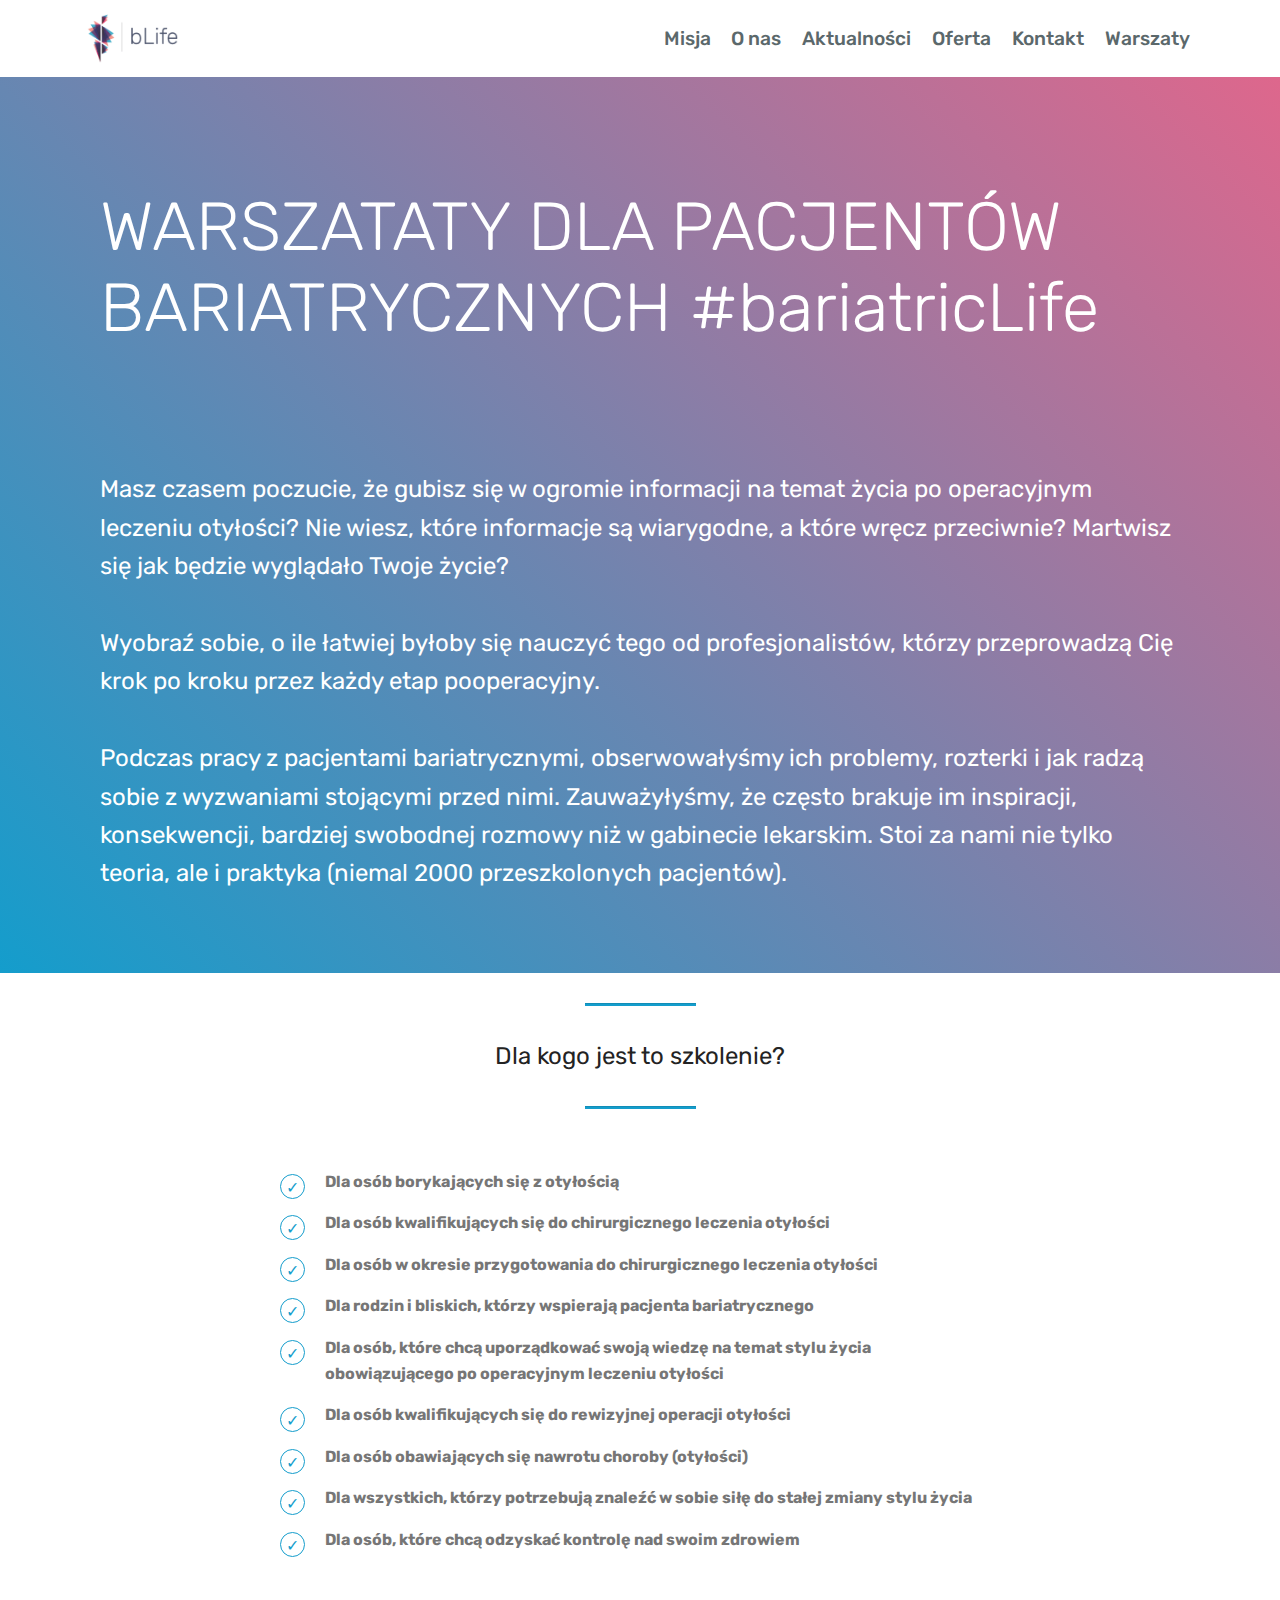
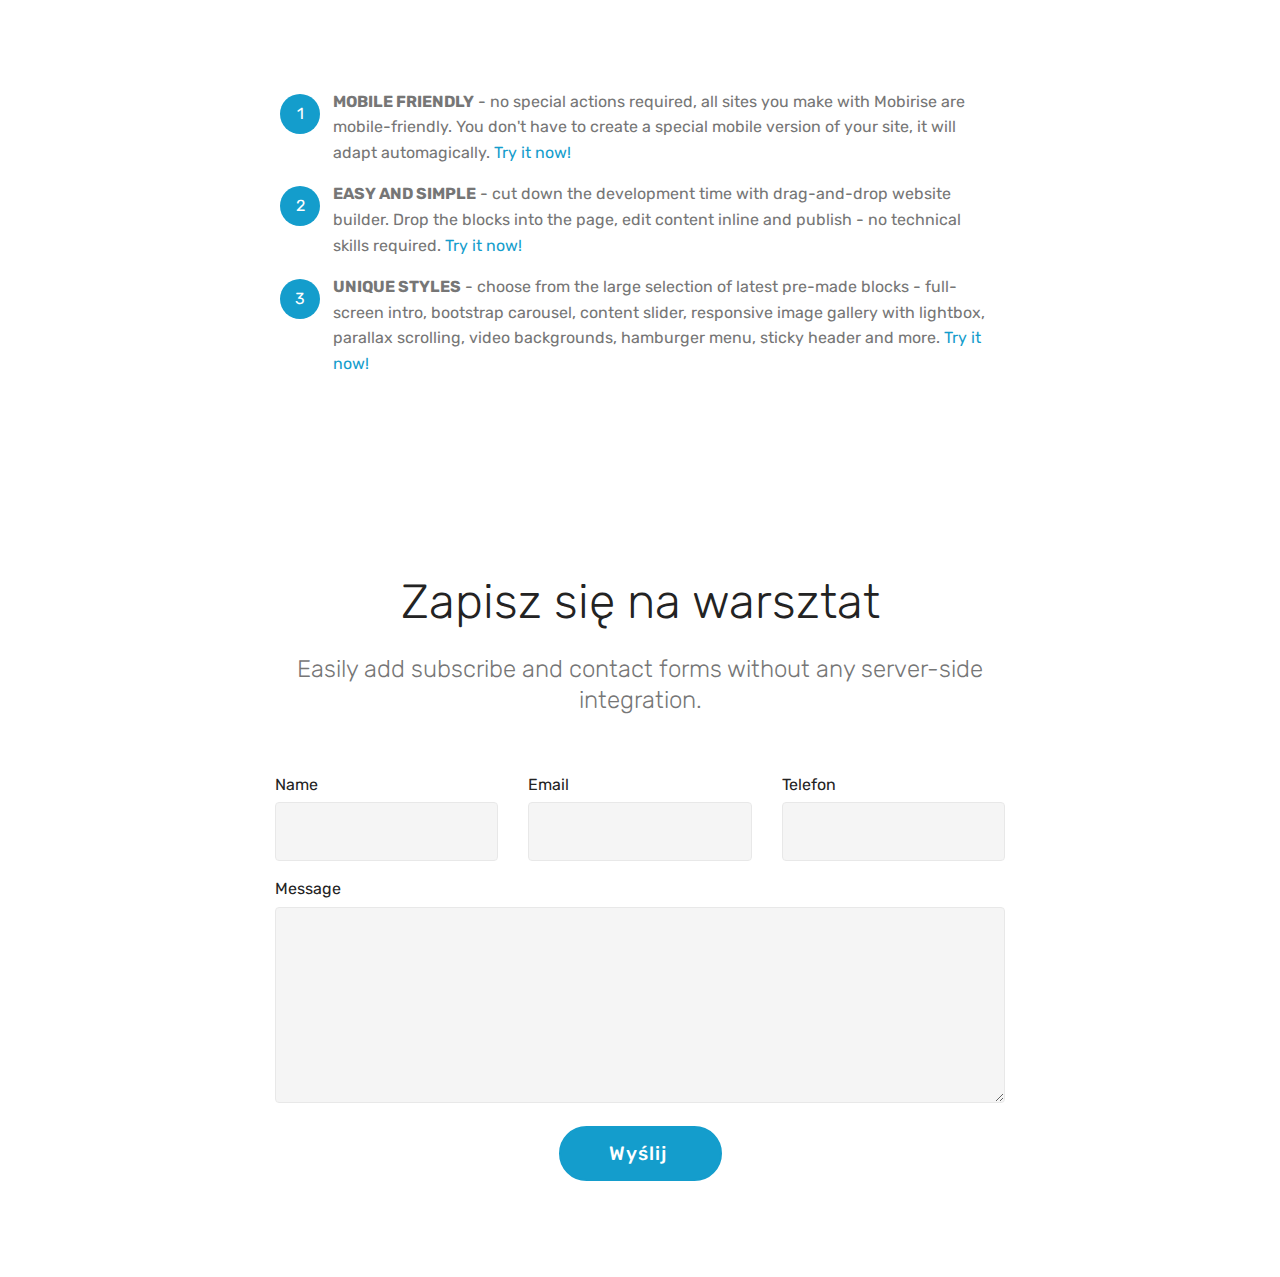
==== page1.html @ ea05c424 "create github pages" ====
<!DOCTYPE html>
<html >
<head>
  <!-- Site made with Mobirise Website Builder v4.8.1, https://mobirise.com -->
  <meta charset="UTF-8">
  <meta http-equiv="X-UA-Compatible" content="IE=edge">
  <meta name="generator" content="Mobirise v4.8.1, mobirise.com">
  <meta name="viewport" content="width=device-width, initial-scale=1, minimum-scale=1">
  <link rel="shortcut icon" href="assets/images/logo-122x71.png" type="image/x-icon">
  <meta name="description" content="Site Builder Description">
  <title>Warsztat_wzór</title>
  <link rel="stylesheet" href="assets/web/assets/mobirise-icons/mobirise-icons.css">
  <link rel="stylesheet" href="assets/tether/tether.min.css">
  <link rel="stylesheet" href="assets/bootstrap/css/bootstrap.min.css">
  <link rel="stylesheet" href="assets/bootstrap/css/bootstrap-grid.min.css">
  <link rel="stylesheet" href="assets/bootstrap/css/bootstrap-reboot.min.css">
  <link rel="stylesheet" href="assets/dropdown/css/style.css">
  <link rel="stylesheet" href="assets/theme/css/style.css">
  <link rel="stylesheet" href="assets/mobirise/css/mbr-additional.css" type="text/css">
  
  
  
</head>
<body>
  <section class="menu cid-qMGt1r6FZV" once="menu" id="menu2-v">

    

    <nav class="navbar navbar-expand beta-menu navbar-dropdown align-items-center navbar-fixed-top navbar-toggleable-sm">
        <button class="navbar-toggler navbar-toggler-right" type="button" data-toggle="collapse" data-target="#navbarSupportedContent" aria-controls="navbarSupportedContent" aria-expanded="false" aria-label="Toggle navigation">
            <div class="hamburger">
                <span></span>
                <span></span>
                <span></span>
                <span></span>
            </div>
        </button>
        <div class="menu-logo">
            <div class="navbar-brand">
                <span class="navbar-logo">
                    <a href="index.html">
                        <img src="assets/images/logo-122x71.png" alt="Mobirise" title="" style="height: 3.8rem;">
                    </a>
                </span>
                <span class="navbar-caption-wrap"><a class="navbar-caption text-primary display-4" href="https://mobirise.com"></a></span>
            </div>
        </div>
        <div class="collapse navbar-collapse" id="navbarSupportedContent">
            <ul class="navbar-nav nav-dropdown nav-right" data-app-modern-menu="true"><li class="nav-item">
                    <a class="nav-link link text-warning display-4" href="index.html#content4-13">
                        Misja</a>
                </li>
                <li class="nav-item">
                    <a class="nav-link link text-warning display-4" href="index.html#features12-11">
                        O nas</a>
                </li><li class="nav-item"><a class="nav-link link text-warning display-4" href="index.html#info3-t">
                        Aktualności</a></li><li class="nav-item"><a class="nav-link link text-warning display-4" href="index.html#features3-p">
                        Oferta</a></li><li class="nav-item"><a class="nav-link link text-warning display-4" href="index.html#form4-19">
                        Kontakt</a></li><li class="nav-item"><a class="nav-link link text-warning display-4" href="page6.html">
                        Warszaty</a></li></ul>
            
        </div>
    </nav>
</section>

<section class="engine"><a href="https://mobiri.se/f">easy website creator</a></section><section class="header11 cid-qSksNwOBky mbr-fullscreen" id="header11-1a">

    <!-- Block parameters controls (Blue "Gear" panel) -->
    
    <!-- End block parameters -->

    
    <div class="container align-left">
        <div class="media-container-column mbr-white col-md-12">
            <h3 class="mbr-section-subtitle py-3 mbr-fonts-style display-5"></h3>
            <h1 class="mbr-section-title py-3 mbr-fonts-style display-1"><br>WARSZATATY DLA PACJENTÓW BARIATRYCZNYCH #bariatricLife 
<div><br></div></h1>
            <p class="mbr-text py-3 mbr-fonts-style display-5">Masz czasem poczucie, że gubisz się w ogromie informacji na temat życia po operacyjnym leczeniu otyłości? Nie wiesz, które informacje są wiarygodne, a które wręcz przeciwnie? Martwisz się jak będzie wyglądało Twoje życie?
<br>
<br>Wyobraź sobie, o ile łatwiej byłoby się nauczyć tego od profesjonalistów, którzy przeprowadzą Cię krok po kroku przez każdy etap pooperacyjny. 
<br>
<br>Podczas pracy z pacjentami bariatrycznymi, obserwowałyśmy ich problemy, rozterki i jak radzą sobie z wyzwaniami stojącymi przed nimi. Zauważyłyśmy, że często brakuje im inspiracji, konsekwencji, bardziej swobodnej rozmowy niż w gabinecie lekarskim. Stoi za nami nie tylko teoria, ale i praktyka (niemal 2000 przeszkolonych pacjentów).&nbsp;<br></p>
            
        </div>
    </div>

    
</section>

<section class="mbr-section article content9 cid-qSkIJCYxad" id="content9-1h">
    
     

    <div class="container">
        <div class="inner-container" style="width: 100%;">
            <hr class="line" style="width: 10%;">
            <div class="section-text align-center mbr-fonts-style display-5">
                    Dla kogo jest to szkolenie?</div>
            <hr class="line" style="width: 10%;">
        </div>
        </div>
</section>

<section class="mbr-section article content12 cid-qSkItPafKe" id="content12-1g">
     

    <div class="container">
        <div class="media-container-row">
            <div class="mbr-text counter-container col-12 col-md-8 mbr-fonts-style display-7">
                <ul>
                    <li><strong>Dla osób borykających się z otyłością</strong></li><li><strong>Dla osób kwalifikujących się do chirurgicznego leczenia otyłości</strong></li><li><strong>Dla osób w okresie przygotowania do chirurgicznego leczenia otyłości
</strong></li><li><strong>Dla rodzin i bliskich, którzy wspierają pacjenta bariatrycznego
</strong></li><li><strong>Dla osób, które chcą uporządkować swoją wiedzę na temat stylu życia obowiązującego po operacyjnym leczeniu otyłości
</strong></li><li><strong>Dla osób kwalifikujących się do rewizyjnej operacji otyłości
</strong></li><li><strong>Dla osób obawiających się nawrotu choroby (otyłości)
</strong></li><li><strong>Dla wszystkich, którzy potrzebują znaleźć w sobie siłę do stałej zmiany stylu życia
</strong></li><li><strong>Dla osób, które chcą odzyskać kontrolę nad swoim zdrowiem
</strong></li>
                </ul>
            </div>
        </div>
    </div>
</section>

<section class="mbr-section article content11 cid-qSksXsGJLO" id="content11-1b">
     

    <div class="container">
        <div class="media-container-row">
            <div class="mbr-text counter-container col-12 col-md-8 mbr-fonts-style display-7">
                <ol>
                    <li><strong>MOBILE FRIENDLY</strong> - no special actions required, all sites you make with Mobirise are mobile-friendly. You don't have to create a special mobile version of your site, it will adapt automagically. <a href="https://mobirise.com/">Try it now!</a></li>
                    <li><strong>EASY AND SIMPLE</strong> - cut down the development time with drag-and-drop website builder. Drop the blocks into the page, edit content inline and publish - no technical skills required. <a href="https://mobirise.com/">Try it now!</a></li>
                    <li><strong>UNIQUE STYLES</strong> - choose from the large selection of latest pre-made blocks - full-screen intro, bootstrap carousel, content slider, responsive image gallery with lightbox, parallax scrolling, video backgrounds, hamburger menu, sticky header and more. <a href="https://mobirise.com/">Try it now!</a></li>
                </ol>
            </div>
        </div>
    </div>
</section>

<section class="mbr-section form1 cid-qNLe88m5gA" id="form1-w">

    

    
    <div class="container">
        <div class="row justify-content-center">
            <div class="title col-12 col-lg-8">
                <h2 class="mbr-section-title align-center pb-3 mbr-fonts-style display-2">
                    Zapisz się na warsztat</h2>
                <h3 class="mbr-section-subtitle align-center mbr-light pb-3 mbr-fonts-style display-5">
                    Easily add subscribe and contact forms without any server-side integration.
                </h3>
            </div>
        </div>
    </div>
    <div class="container">
        <div class="row justify-content-center">
            <div class="media-container-column col-lg-8" data-form-type="formoid">
                    <div data-form-alert="" hidden="">
                        Thanks for filling out the form!
                    </div>
            
                    <form class="mbr-form" action="https://mobirise.com/" method="post" data-form-title="Mobirise Form"><input type="hidden" name="email" data-form-email="true" value="dx3kBJbik1m/cOJuFu8P7gvJ+iGrdxYBagF60qKdSZaHl9XiIdwR0+RPRYLm54Gre4vizcf/+tmEkjoE/ZMOynRiGK/aSe+gZih16odH47UbQnLr5qhpLDKbHJYaXNnd" data-form-field="Email">
                        <div class="row row-sm-offset">
                            <div class="col-md-4 multi-horizontal" data-for="name">
                                <div class="form-group">
                                    <label class="form-control-label mbr-fonts-style display-7" for="name-form1-w">Name</label>
                                    <input type="text" class="form-control" name="name" data-form-field="Name" required="" id="name-form1-w">
                                </div>
                            </div>
                            <div class="col-md-4 multi-horizontal" data-for="email">
                                <div class="form-group">
                                    <label class="form-control-label mbr-fonts-style display-7" for="email-form1-w">Email</label>
                                    <input type="email" class="form-control" name="email" data-form-field="Email" required="" id="email-form1-w">
                                </div>
                            </div>
                            <div class="col-md-4 multi-horizontal" data-for="phone">
                                <div class="form-group">
                                    <label class="form-control-label mbr-fonts-style display-7" for="phone-form1-w">Telefon</label>
                                    <input type="tel" class="form-control" name="phone" data-form-field="Phone" id="phone-form1-w">
                                </div>
                            </div>
                        </div>
                        <div class="form-group" data-for="message">
                            <label class="form-control-label mbr-fonts-style display-7" for="message-form1-w">Message</label>
                            <textarea type="text" class="form-control" name="message" rows="7" data-form-field="Message" id="message-form1-w"></textarea>
                        </div>
            
                        <span class="input-group-btn"><button href="" type="submit" class="btn btn-primary btn-form display-4">Wyślij&nbsp;</button></span>
                    </form>
            </div>
        </div>
    </div>
</section>


  <script src="assets/web/assets/jquery/jquery.min.js"></script>
  <script src="assets/popper/popper.min.js"></script>
  <script src="assets/tether/tether.min.js"></script>
  <script src="assets/bootstrap/js/bootstrap.min.js"></script>
  <script src="assets/smoothscroll/smooth-scroll.js"></script>
  <script src="assets/dropdown/js/script.min.js"></script>
  <script src="assets/touchswipe/jquery.touch-swipe.min.js"></script>
  <script src="assets/theme/js/script.js"></script>
  <script src="assets/formoid/formoid.min.js"></script>
  
  
</body>
</html>
---- assets/web/assets/mobirise-icons/mobirise-icons.css ----
@font-face {
  font-family: 'MobiriseIcons';
  src:  url('mobirise-icons.eot?spat4u');
  src:  url('mobirise-icons.eot?spat4u#iefix') format('embedded-opentype'),
    url('mobirise-icons.ttf?spat4u') format('truetype'),
    url('mobirise-icons.woff?spat4u') format('woff'),
    url('mobirise-icons.svg?spat4u#MobiriseIcons') format('svg');
  font-weight: normal;
  font-style: normal;
}

[class^="mbri-"], [class*=" mbri-"] {
  /* use !important to prevent issues with browser extensions that change fonts */
  font-family: MobiriseIcons !important;
  speak: none;
  font-style: normal;
  font-weight: normal;
  font-variant: normal;
  text-transform: none;
  line-height: 1;

  /* Better Font Rendering =========== */
  -webkit-font-smoothing: antialiased;
  -moz-osx-font-smoothing: grayscale;
}

.mbri-add-submenu:before {
  content: "\e900";
}
.mbri-alert:before {
  content: "\e901";
}
.mbri-align-center:before {
  content: "\e902";
}
.mbri-align-justify:before {
  content: "\e903";
}
.mbri-align-left:before {
  content: "\e904";
}
.mbri-align-right:before {
  content: "\e905";
}
.mbri-android:before {
  content: "\e906";
}
.mbri-apple:before {
  content: "\e907";
}
.mbri-arrow-down:before {
  content: "\e908";
}
.mbri-arrow-next:before {
  content: "\e909";
}
.mbri-arrow-prev:before {
  content: "\e90a";
}
.mbri-arrow-up:before {
  content: "\e90b";
}
.mbri-bold:before {
  content: "\e90c";
}
.mbri-bookmark:before {
  content: "\e90d";
}
.mbri-bootstrap:before {
  content: "\e90e";
}
.mbri-briefcase:before {
  content: "\e90f";
}
.mbri-browse:before {
  content: "\e910";
}
.mbri-bulleted-list:before {
  content: "\e911";
}
.mbri-calendar:before {
  content: "\e912";
}
.mbri-camera:before {
  content: "\e913";
}
.mbri-cart-add:before {
  content: "\e914";
}
.mbri-cart-full:before {
  content: "\e915";
}
.mbri-cash:before {
  content: "\e916";
}
.mbri-change-style:before {
  content: "\e917";
}
.mbri-chat:before {
  content: "\e918";
}
.mbri-clock:before {
  content: "\e919";
}
.mbri-close:before {
  content: "\e91a";
}
.mbri-cloud:before {
  content: "\e91b";
}
.mbri-code:before {
  content: "\e91c";
}
.mbri-contact-form:before {
  content: "\e91d";
}
.mbri-credit-card:before {
  content: "\e91e";
}
.mbri-cursor-click:before {
  content: "\e91f";
}
.mbri-cust-feedback:before {
  content: "\e920";
}
.mbri-database:before {
  content: "\e921";
}
.mbri-delivery:before {
  content: "\e922";
}
.mbri-desktop:before {
  content: "\e923";
}
.mbri-devices:before {
  content: "\e924";
}
.mbri-down:before {
  content: "\e925";
}
.mbri-download:before {
  content: "\e989";
}
.mbri-drag-n-drop:before {
  content: "\e927";
}
.mbri-drag-n-drop2:before {
  content: "\e928";
}
.mbri-edit:before {
  content: "\e929";
}
.mbri-edit2:before {
  content: "\e92a";
}
.mbri-error:before {
  content: "\e92b";
}
.mbri-extension:before {
  content: "\e92c";
}
.mbri-features:before {
  content: "\e92d";
}
.mbri-file:before {
  content: "\e92e";
}
.mbri-flag:before {
  content: "\e92f";
}
.mbri-folder:before {
  content: "\e930";
}
.mbri-gift:before {
  content: "\e931";
}
.mbri-github:before {
  content: "\e932";
}
.mbri-globe:before {
  content: "\e933";
}
.mbri-globe-2:before {
  content: "\e934";
}
.mbri-growing-chart:before {
  content: "\e935";
}
.mbri-hearth:before {
  content: "\e936";
}
.mbri-help:before {
  content: "\e937";
}
.mbri-home:before {
  content: "\e938";
}
.mbri-hot-cup:before {
  content: "\e939";
}
.mbri-idea:before {
  content: "\e93a";
}
.mbri-image-gallery:before {
  content: "\e93b";
}
.mbri-image-slider:before {
  content: "\e93c";
}
.mbri-info:before {
  content: "\e93d";
}
.mbri-italic:before {
  content: "\e93e";
}
.mbri-key:before {
  content: "\e93f";
}
.mbri-laptop:before {
  content: "\e940";
}
.mbri-layers:before {
  content: "\e941";
}
.mbri-left-right:before {
  content: "\e942";
}
.mbri-left:before {
  content: "\e943";
}
.mbri-letter:before {
  content: "\e944";
}
.mbri-like:before {
  content: "\e945";
}
.mbri-link:before {
  content: "\e946";
}
.mbri-lock:before {
  content: "\e947";
}
.mbri-login:before {
  content: "\e948";
}
.mbri-logout:before {
  content: "\e949";
}
.mbri-magic-stick:before {
  content: "\e94a";
}
.mbri-map-pin:before {
  content: "\e94b";
}
.mbri-menu:before {
  content: "\e94c";
}
.mbri-mobile:before {
  content: "\e94d";
}
.mbri-mobile2:before {
  content: "\e94e";
}
.mbri-mobirise:before {
  content: "\e94f";
}
.mbri-more-horizontal:before {
  content: "\e950";
}
.mbri-more-vertical:before {
  content: "\e951";
}
.mbri-music:before {
  content: "\e952";
}
.mbri-new-file:before {
  content: "\e953";
}
.mbri-numbered-list:before {
  content: "\e954";
}
.mbri-opened-folder:before {
  content: "\e955";
}
.mbri-pages:before {
  content: "\e956";
}
.mbri-paper-plane:before {
  content: "\e957";
}
.mbri-paperclip:before {
  content: "\e958";
}
.mbri-photo:before {
  content: "\e959";
}
.mbri-photos:before {
  content: "\e95a";
}
.mbri-pin:before {
  content: "\e95b";
}
.mbri-play:before {
  content: "\e95c";
}
.mbri-plus:before {
  content: "\e95d";
}
.mbri-preview:before {
  content: "\e95e";
}
.mbri-print:before {
  content: "\e95f";
}
.mbri-protect:before {
  content: "\e960";
}
.mbri-question:before {
  content: "\e961";
}
.mbri-quote-left:before {
  content: "\e962";
}
.mbri-quote-right:before {
  content: "\e963";
}
.mbri-refresh:before {
  content: "\e964";
}
.mbri-responsive:before {
  content: "\e965";
}
.mbri-right:before {
  content: "\e966";
}
.mbri-rocket:before {
  content: "\e967";
}
.mbri-sad-face:before {
  content: "\e968";
}
.mbri-sale:before {
  content: "\e969";
}
.mbri-save:before {
  content: "\e96a";
}
.mbri-search:before {
  content: "\e96b";
}
.mbri-setting:before {
  content: "\e96c";
}
.mbri-setting2:before {
  content: "\e96d";
}
.mbri-setting3:before {
  content: "\e96e";
}
.mbri-share:before {
  content: "\e96f";
}
.mbri-shopping-bag:before {
  content: "\e970";
}
.mbri-shopping-basket:before {
  content: "\e971";
}
.mbri-shopping-cart:before {
  content: "\e972";
}
.mbri-sites:before {
  content: "\e973";
}
.mbri-smile-face:before {
  content: "\e974";
}
.mbri-speed:before {
  content: "\e975";
}
.mbri-star:before {
  content: "\e976";
}
.mbri-success:before {
  content: "\e977";
}
.mbri-sun:before {
  content: "\e978";
}
.mbri-sun2:before {
  content: "\e979";
}
.mbri-tablet:before {
  content: "\e97a";
}
.mbri-tablet-vertical:before {
  content: "\e97b";
}
.mbri-target:before {
  content: "\e97c";
}
.mbri-timer:before {
  content: "\e97d";
}
.mbri-to-ftp:before {
  content: "\e97e";
}
.mbri-to-local-drive:before {
  content: "\e97f";
}
.mbri-touch-swipe:before {
  content: "\e980";
}
.mbri-touch:before {
  content: "\e981";
}
.mbri-trash:before {
  content: "\e982";
}
.mbri-underline:before {
  content: "\e983";
}
.mbri-unlink:before {
  content: "\e984";
}
.mbri-unlock:before {
  content: "\e985";
}
.mbri-up-down:before {
  content: "\e986";
}
.mbri-up:before {
  content: "\e987";
}
.mbri-update:before {
  content: "\e988";
}
.mbri-upload:before {
 content: "\e926"; 
}
.mbri-user:before {
  content: "\e98a";
}
.mbri-user2:before {
  content: "\e98b";
}
.mbri-users:before {
  content: "\e98c";
}
.mbri-video:before {
  content: "\e98d";
}
.mbri-video-play:before {
  content: "\e98e";
}
.mbri-watch:before {
  content: "\e98f";
}
.mbri-website-theme:before {
  content: "\e990";
}
.mbri-wifi:before {
  content: "\e991";
}
.mbri-windows:before {
  content: "\e992";
}
.mbri-zoom-out:before {
  content: "\e993";
}
.mbri-redo:before {
  content: "\e994";
}
.mbri-undo:before {
  content: "\e995";
}
---- assets/dropdown/css/style.css ----
.navbar-dropdown {
  left: 0;
  padding: 0;
  position: absolute;
  right: 0;
  top: 0;
  transition: all 0.45s ease;
  z-index: 1030;
  background: #282828; }
  .navbar-dropdown .navbar-logo {
    margin-right: 0.8rem;
    transition: margin 0.3s ease-in-out;
    vertical-align: middle; }
    .navbar-dropdown .navbar-logo img {
      height: 3.125rem;
      transition: all 0.3s ease-in-out; }
    .navbar-dropdown .navbar-logo.mbr-iconfont {
      font-size: 3.125rem;
      line-height: 3.125rem; }
  .navbar-dropdown .navbar-caption {
    font-weight: 700;
    white-space: normal;
    vertical-align: -4px;
    line-height: 3.125rem !important; }
    .navbar-dropdown .navbar-caption, .navbar-dropdown .navbar-caption:hover {
      color: inherit;
      text-decoration: none; }
  .navbar-dropdown .mbr-iconfont + .navbar-caption {
    vertical-align: -1px; }
  .navbar-dropdown.navbar-fixed-top {
    position: fixed; }
  .navbar-dropdown .navbar-brand span {
    vertical-align: -4px; }
  .navbar-dropdown.bg-color.transparent {
    background: none; }
  .navbar-dropdown.navbar-short .navbar-brand {
    padding: 0.625rem 0; }
    .navbar-dropdown.navbar-short .navbar-brand span {
      vertical-align: -1px; }
  .navbar-dropdown.navbar-short .navbar-caption {
    line-height: 2.375rem !important;
    vertical-align: -2px; }
  .navbar-dropdown.navbar-short .navbar-logo {
    margin-right: 0.5rem; }
    .navbar-dropdown.navbar-short .navbar-logo img {
      height: 2.375rem; }
    .navbar-dropdown.navbar-short .navbar-logo.mbr-iconfont {
      font-size: 2.375rem;
      line-height: 2.375rem; }
  .navbar-dropdown.navbar-short .mbr-table-cell {
    height: 3.625rem; }
  .navbar-dropdown .navbar-close {
    left: 0.6875rem;
    position: fixed;
    top: 0.75rem;
    z-index: 1000; }
  .navbar-dropdown .hamburger-icon {
    content: "";
    display: inline-block;
    vertical-align: middle;
    width: 16px;
    -webkit-box-shadow: 0 -6px 0 1px #282828,0 0 0 1px #282828,0 6px 0 1px #282828;
    -moz-box-shadow: 0 -6px 0 1px #282828,0 0 0 1px #282828,0 6px 0 1px #282828;
    box-shadow: 0 -6px 0 1px #282828,0 0 0 1px #282828,0 6px 0 1px #282828; }

.dropdown-menu .dropdown-toggle[data-toggle="dropdown-submenu"]::after {
  border-bottom: 0.35em solid transparent;
  border-left: 0.35em solid;
  border-right: 0;
  border-top: 0.35em solid transparent;
  margin-left: 0.3rem; }

.dropdown-menu .dropdown-item:focus {
  outline: 0; }

.nav-dropdown {
  font-size: 0.75rem;
  font-weight: 500;
  height: auto !important; }
  .nav-dropdown .nav-btn {
    padding-left: 1rem; }
  .nav-dropdown .link {
    margin: .667em 1.667em;
    font-weight: 500;
    padding: 0;
    transition: color .2s ease-in-out; }
    .nav-dropdown .link.dropdown-toggle {
      margin-right: 2.583em; }
      .nav-dropdown .link.dropdown-toggle::after {
        margin-left: .25rem;
        border-top: 0.35em solid;
        border-right: 0.35em solid transparent;
        border-left: 0.35em solid transparent;
        border-bottom: 0; }
      .nav-dropdown .link.dropdown-toggle[aria-expanded="true"] {
        margin: 0;
        padding: 0.667em 3.263em  0.667em 1.667em; }
  .nav-dropdown .link::after,
  .nav-dropdown .dropdown-item::after {
    color: inherit; }
  .nav-dropdown .btn {
    font-size: 0.75rem;
    font-weight: 700;
    letter-spacing: 0;
    margin-bottom: 0;
    padding-left: 1.25rem;
    padding-right: 1.25rem; }
  .nav-dropdown .dropdown-menu {
    border-radius: 0;
    border: 0;
    left: 0;
    margin: 0;
    padding-bottom: 1.25rem;
    padding-top: 1.25rem;
    position: relative; }
  .nav-dropdown .dropdown-submenu {
    margin-left: 0.125rem;
    top: 0; }
  .nav-dropdown .dropdown-item {
    font-weight: 500;
    line-height: 2;
    padding: 0.3846em 4.615em 0.3846em 1.5385em;
    position: relative;
    transition: color .2s ease-in-out, background-color .2s ease-in-out; }
    .nav-dropdown .dropdown-item::after {
      margin-top: -0.3077em;
      position: absolute;
      right: 1.1538em;
      top: 50%; }
    .nav-dropdown .dropdown-item:focus, .nav-dropdown .dropdown-item:hover {
      background: none; }

@media (max-width: 767px) {
  .nav-dropdown.navbar-toggleable-sm {
    bottom: 0;
    display: none;
    left: 0;
    overflow-x: hidden;
    position: fixed;
    top: 0;
    transform: translateX(-100%);
    -ms-transform: translateX(-100%);
    -webkit-transform: translateX(-100%);
    width: 18.75rem;
    z-index: 999; } }
.nav-dropdown.navbar-toggleable-xl {
  bottom: 0;
  display: none;
  left: 0;
  overflow-x: hidden;
  position: fixed;
  top: 0;
  transform: translateX(-100%);
  -ms-transform: translateX(-100%);
  -webkit-transform: translateX(-100%);
  width: 18.75rem;
  z-index: 999; }

.nav-dropdown-sm {
  display: block !important;
  overflow-x: hidden;
  overflow: auto;
  padding-top: 3.875rem; }
  .nav-dropdown-sm::after {
    content: "";
    display: block;
    height: 3rem;
    width: 100%; }
  .nav-dropdown-sm.collapse.in ~ .navbar-close {
    display: block !important; }
  .nav-dropdown-sm.collapsing, .nav-dropdown-sm.collapse.in {
    transform: translateX(0);
    -ms-transform: translateX(0);
    -webkit-transform: translateX(0);
    transition: all 0.25s ease-out;
    -webkit-transition: all 0.25s ease-out;
    background: #282828; }
  .nav-dropdown-sm.collapsing[aria-expanded="false"] {
    transform: translateX(-100%);
    -ms-transform: translateX(-100%);
    -webkit-transform: translateX(-100%); }
  .nav-dropdown-sm .nav-item {
    display: block;
    margin-left: 0 !important;
    padding-left: 0; }
  .nav-dropdown-sm .link,
  .nav-dropdown-sm .dropdown-item {
    border-top: 1px dotted rgba(255, 255, 255, 0.1);
    font-size: 0.8125rem;
    line-height: 1.6;
    margin: 0 !important;
    padding: 0.875rem 2.4rem 0.875rem 1.5625rem !important;
    position: relative;
    white-space: normal; }
    .nav-dropdown-sm .link:focus, .nav-dropdown-sm .link:hover,
    .nav-dropdown-sm .dropdown-item:focus,
    .nav-dropdown-sm .dropdown-item:hover {
      background: rgba(0, 0, 0, 0.2) !important;
      color: #c0a375; }
  .nav-dropdown-sm .nav-btn {
    position: relative;
    padding: 1.5625rem 1.5625rem 0 1.5625rem; }
    .nav-dropdown-sm .nav-btn::before {
      border-top: 1px dotted rgba(255, 255, 255, 0.1);
      content: "";
      left: 0;
      position: absolute;
      top: 0;
      width: 100%; }
    .nav-dropdown-sm .nav-btn + .nav-btn {
      padding-top: 0.625rem; }
      .nav-dropdown-sm .nav-btn + .nav-btn::before {
        display: none; }
  .nav-dropdown-sm .btn {
    padding: 0.625rem 0; }
  .nav-dropdown-sm .dropdown-toggle[data-toggle="dropdown-submenu"]::after {
    margin-left: .25rem;
    border-top: 0.35em solid;
    border-right: 0.35em solid transparent;
    border-left: 0.35em solid transparent;
    border-bottom: 0; }
  .nav-dropdown-sm .dropdown-toggle[data-toggle="dropdown-submenu"][aria-expanded="true"]::after {
    border-top: 0;
    border-right: 0.35em solid transparent;
    border-left: 0.35em solid transparent;
    border-bottom: 0.35em solid; }
  .nav-dropdown-sm .dropdown-menu {
    margin: 0;
    padding: 0;
    position: relative;
    top: 0;
    left: 0;
    width: 100%;
    border: 0;
    float: none;
    border-radius: 0;
    background: none; }
  .nav-dropdown-sm .dropdown-submenu {
    left: 100%;
    margin-left: 0.125rem;
    margin-top: -1.25rem;
    top: 0; }

.navbar-toggleable-sm .nav-dropdown .dropdown-menu {
  position: absolute; }

.navbar-toggleable-sm .nav-dropdown .dropdown-submenu {
  left: 100%;
  margin-left: 0.125rem;
  margin-top: -1.25rem;
  top: 0; }

.navbar-toggleable-sm.opened .nav-dropdown .dropdown-menu {
  position: relative; }

.navbar-toggleable-sm.opened .nav-dropdown .dropdown-submenu {
  left: 0;
  margin-left: 00rem;
  margin-top: 0rem;
  top: 0; }

.is-builder .nav-dropdown.collapsing {
  transition: none !important; }

/*# sourceMappingURL=style.css.map */
---- assets/theme/css/style.css ----
/*!
 * Mobirise v4 theme (https://mobirise.com/)
 * Copyright 2017 Mobirise
 */
section {
  background-color: #eeeeee; }

section,
.container,
.container-fluid {
  position: relative;
  word-wrap: break-word; }

a.mbr-iconfont:hover {
  text-decoration: none; }

.article .lead p, .article .lead ul, .article .lead ol, .article .lead pre, .article .lead blockquote {
  margin-bottom: 0; }

a {
  font-style: normal;
  font-weight: 400;
  cursor: pointer; }
  a, a:hover {
    text-decoration: none; }

figure {
  margin-bottom: 0; }

body {
  color: #232323; }

h1, h2, h3, h4, h5, h6,
.h1, .h2, .h3, .h4, .h5, .h6,
.display-1, .display-2, .display-3, .display-4 {
  line-height: 1;
  word-break: break-word;
  word-wrap: break-word; }

b, strong {
  font-weight: bold; }

blockquote {
  padding: 10px 0 10px 20px;
  position: relative;
  border-left: 2px solid;
  border-color: #ff3366; }

input:-webkit-autofill, input:-webkit-autofill:hover, input:-webkit-autofill:focus, input:-webkit-autofill:active {
  transition-delay: 9999s;
  transition-property: background-color, color; }

textarea[type="hidden"] {
  display: none; }

body {
  position: relative; }

section {
  background-position: 50% 50%;
  background-repeat: no-repeat;
  background-size: cover; }
  section .mbr-background-video,
  section .mbr-background-video-preview {
    position: absolute;
    bottom: 0;
    left: 0;
    right: 0;
    top: 0; }

.hidden {
  visibility: hidden; }

.mbr-z-index20 {
  z-index: 20; }

/*! Base colors */
.mbr-white {
  color: #ffffff; }

.mbr-black {
  color: #000000; }

.mbr-bg-white {
  background-color: #ffffff; }

.mbr-bg-black {
  background-color: #000000; }

/*! Text-aligns */
.align-left {
  text-align: left; }

.align-center {
  text-align: center; }

.align-right {
  text-align: right; }

@media (max-width: 767px) {
  .align-left, .align-center, .align-right, .mbr-section-btn, .mbr-section-title {
    text-align: center; } }
/*! Font-weight  */
.mbr-light {
  font-weight: 300; }

.mbr-regular {
  font-weight: 400; }

.mbr-semibold {
  font-weight: 500; }

.mbr-bold {
  font-weight: 700; }

/*! Media  */
.media-size-item {
  -webkit-flex: 1 1 auto;
  -moz-flex: 1 1 auto;
  -ms-flex: 1 1 auto;
  -o-flex: 1 1 auto;
  flex: 1 1 auto; }

.media-content {
  -webkit-flex-basis: 100%;
  flex-basis: 100%; }

.media-container-row {
  display: -ms-flexbox;
  display: -webkit-flex;
  display: flex;
  -webkit-flex-direction: row;
  -ms-flex-direction: row;
  flex-direction: row;
  -webkit-flex-wrap: wrap;
  -ms-flex-wrap: wrap;
  flex-wrap: wrap;
  -webkit-justify-content: center;
  -ms-flex-pack: center;
  justify-content: center;
  -webkit-align-content: center;
  -ms-flex-line-pack: center;
  align-content: center;
  -webkit-align-items: start;
  -ms-flex-align: start;
  align-items: start; }
  .media-container-row .media-size-item {
    width: 400px; }

.media-container-column {
  display: -ms-flexbox;
  display: -webkit-flex;
  display: flex;
  -webkit-flex-direction: column;
  -ms-flex-direction: column;
  flex-direction: column;
  -webkit-flex-wrap: wrap;
  -ms-flex-wrap: wrap;
  flex-wrap: wrap;
  -webkit-justify-content: center;
  -ms-flex-pack: center;
  justify-content: center;
  -webkit-align-content: center;
  -ms-flex-line-pack: center;
  align-content: center;
  -webkit-align-items: stretch;
  -ms-flex-align: stretch;
  align-items: stretch; }
  .media-container-column > * {
    width: 100%; }

@media (min-width: 992px) {
  .media-container-row {
    -webkit-flex-wrap: nowrap;
    -ms-flex-wrap: nowrap;
    flex-wrap: nowrap; } }
figure {
  overflow: hidden; }

figure[mbr-media-size] {
  transition: width 0.1s; }

.mbr-figure img, .mbr-figure iframe {
  display: block;
  width: 100%; }

.card {
  background-color: transparent;
  border: none; }

.card-img {
  text-align: center;
  flex-shrink: 0; }

.media {
  max-width: 100%;
  margin: 0 auto; }

.mbr-figure {
  -ms-flex-item-align: center;
  -ms-grid-row-align: center;
  -webkit-align-self: center;
  align-self: center; }

.media-container > div {
  max-width: 100%; }

.mbr-figure img, .card-img img {
  width: 100%; }

@media (max-width: 991px) {
  .media-size-item {
    width: auto !important; }

  .media {
    width: auto; }

  .mbr-figure {
    width: 100% !important; } }
/*! Buttons */
.mbr-section-btn {
  margin-left: -.25rem;
  margin-right: -.25rem;
  font-size: 0; }

nav .mbr-section-btn {
  margin-left: 0rem;
  margin-right: 0rem; }

/*! Btn icon margin */
.btn .mbr-iconfont, .btn.btn-sm .mbr-iconfont {
  cursor: pointer;
  margin-right: 0.5rem; }

.btn.btn-md .mbr-iconfont, .btn.btn-md .mbr-iconfont {
  margin-right: 0.8rem; }

.mbr-regular {
  font-weight: 400; }

.mbr-semibold {
  font-weight: 500; }

.mbr-bold {
  font-weight: 700; }

[type="submit"] {
  -webkit-appearance: none; }

/*! Full-screen */
.mbr-fullscreen .mbr-overlay {
  min-height: 100vh; }

.mbr-fullscreen {
  display: flex;
  display: -webkit-flex;
  display: -moz-flex;
  display: -ms-flex;
  display: -o-flex;
  align-items: center;
  -webkit-align-items: center;
  min-height: 100vh;
  padding-top: 3rem;
  padding-bottom: 3rem; }

/*! Map */
.map {
  height: 25rem;
  position: relative; }
  .map iframe {
    width: 100%;
    height: 100%; }

/* Form */
.form-asterisk {
  font-family: initial;
  position: absolute;
  top: -2px;
  font-weight: normal; }

/*! Scroll to top arrow */
.mbr-arrow-up {
  bottom: 25px;
  right: 90px;
  position: fixed;
  text-align: right;
  z-index: 5000;
  color: #ffffff;
  font-size: 32px;
  transform: rotate(180deg);
  -webkit-transform: rotate(180deg); }

.mbr-arrow-up a {
  background: rgba(0, 0, 0, 0.2);
  border-radius: 3px;
  color: #fff;
  display: inline-block;
  height: 60px;
  width: 60px;
  outline-style: none !important;
  position: relative;
  text-decoration: none;
  transition: all .3s ease-in-out;
  cursor: pointer;
  text-align: center; }
  .mbr-arrow-up a:hover {
    background-color: rgba(0, 0, 0, 0.4); }
  .mbr-arrow-up a i {
    line-height: 60px; }

.mbr-arrow-up-icon {
  display: block;
  color: #fff; }

.mbr-arrow-up-icon::before {
  content: "\203a";
  display: inline-block;
  font-family: serif;
  font-size: 32px;
  line-height: 1;
  font-style: normal;
  position: relative;
  top: 6px;
  left: -4px;
  -webkit-transform: rotate(-90deg);
  transform: rotate(-90deg); }

/*! Arrow Down */
.mbr-arrow {
  position: absolute;
  bottom: 45px;
  left: 50%;
  width: 60px;
  height: 60px;
  cursor: pointer;
  background-color: rgba(80, 80, 80, 0.5);
  border-radius: 50%;
  -webkit-transform: translateX(-50%);
  transform: translateX(-50%); }
  .mbr-arrow > a {
    display: inline-block;
    text-decoration: none;
    outline-style: none;
    -webkit-animation: arrowdown 1.7s ease-in-out infinite;
    animation: arrowdown 1.7s ease-in-out infinite; }
    .mbr-arrow > a > i {
      position: absolute;
      top: -2px;
      left: 15px;
      font-size: 2rem; }

@keyframes arrowdown {
  0% {
    transform: translateY(0px);
    -webkit-transform: translateY(0px); }
  50% {
    transform: translateY(-5px);
    -webkit-transform: translateY(-5px); }
  100% {
    transform: translateY(0px);
    -webkit-transform: translateY(0px); } }
@-webkit-keyframes arrowdown {
  0% {
    transform: translateY(0px);
    -webkit-transform: translateY(0px); }
  50% {
    transform: translateY(-5px);
    -webkit-transform: translateY(-5px); }
  100% {
    transform: translateY(0px);
    -webkit-transform: translateY(0px); } }
@media (max-width: 500px) {
  .mbr-arrow-up {
    left: 50%;
    right: auto;
    transform: translateX(-50%) rotate(180deg);
    -webkit-transform: translateX(-50%) rotate(180deg); } }
/*Gradients animation*/
@keyframes gradient-animation {
  from {
    background-position: 0% 100%;
    animation-timing-function: ease-in-out; }
  to {
    background-position: 100% 0%;
    animation-timing-function: ease-in-out; } }
@-webkit-keyframes gradient-animation {
  from {
    background-position: 0% 100%;
    animation-timing-function: ease-in-out; }
  to {
    background-position: 100% 0%;
    animation-timing-function: ease-in-out; } }
.bg-gradient {
  background-size: 200% 200%;
  animation: gradient-animation 5s infinite alternate;
  -webkit-animation: gradient-animation 5s infinite alternate; }

.menu .navbar-brand {
  display: -webkit-flex; }
  .menu .navbar-brand span {
    display: flex;
    display: -webkit-flex; }
  .menu .navbar-brand .navbar-caption-wrap {
    display: -webkit-flex; }
  .menu .navbar-brand .navbar-logo img {
    display: -webkit-flex; }
@media (min-width: 768px) and (max-width: 991px) {
  .menu .navbar-toggleable-sm .navbar-nav {
    display: -webkit-box;
    display: -webkit-flex;
    display: -ms-flexbox; } }
@media (min-width: 992px) {
  .menu .navbar-nav.nav-dropdown {
    display: -webkit-flex; }
  .menu .navbar-toggleable-sm .navbar-collapse {
    display: -webkit-flex !important; } }

/*# sourceMappingURL=style.css.map */
.engine {
	position: absolute;
	text-indent: -2400px;
	text-align: center;
	padding: 0;
	top: 0;
	left: -2400px;
}
---- assets/mobirise/css/mbr-additional.css ----
@import url(https://fonts.googleapis.com/css?family=Rubik:300,300i,400,400i,500,500i,700,700i,900,900i);





body {
  font-style: normal;
  line-height: 1.5;
}
.mbr-section-title {
  font-style: normal;
  line-height: 1.2;
}
.mbr-section-subtitle {
  line-height: 1.3;
}
.mbr-text {
  font-style: normal;
  line-height: 1.6;
}
.display-1 {
  font-family: 'Rubik', sans-serif;
  font-size: 4.25rem;
}
.display-1 > .mbr-iconfont {
  font-size: 6.8rem;
}
.display-2 {
  font-family: 'Rubik', sans-serif;
  font-size: 3rem;
}
.display-2 > .mbr-iconfont {
  font-size: 4.8rem;
}
.display-4 {
  font-family: 'Rubik', sans-serif;
  font-size: 1.2rem;
}
.display-4 > .mbr-iconfont {
  font-size: 1.92rem;
}
.display-5 {
  font-family: 'Rubik', sans-serif;
  font-size: 1.5rem;
}
.display-5 > .mbr-iconfont {
  font-size: 2.4rem;
}
.display-7 {
  font-family: 'Rubik', sans-serif;
  font-size: 1rem;
}
.display-7 > .mbr-iconfont {
  font-size: 1.6rem;
}
/* ---- Fluid typography for mobile devices ---- */
/* 1.4 - font scale ratio ( bootstrap == 1.42857 ) */
/* 100vw - current viewport width */
/* (48 - 20)  48 == 48rem == 768px, 20 == 20rem == 320px(minimal supported viewport) */
/* 0.65 - min scale variable, may vary */
@media (max-width: 768px) {
  .display-1 {
    font-size: 3.4rem;
    font-size: calc( 2.1374999999999997rem + (4.25 - 2.1374999999999997) * ((100vw - 20rem) / (48 - 20)));
    line-height: calc( 1.4 * (2.1374999999999997rem + (4.25 - 2.1374999999999997) * ((100vw - 20rem) / (48 - 20))));
  }
  .display-2 {
    font-size: 2.4rem;
    font-size: calc( 1.7rem + (3 - 1.7) * ((100vw - 20rem) / (48 - 20)));
    line-height: calc( 1.4 * (1.7rem + (3 - 1.7) * ((100vw - 20rem) / (48 - 20))));
  }
  .display-4 {
    font-size: 0.96rem;
    font-size: calc( 1.07rem + (1.2 - 1.07) * ((100vw - 20rem) / (48 - 20)));
    line-height: calc( 1.4 * (1.07rem + (1.2 - 1.07) * ((100vw - 20rem) / (48 - 20))));
  }
  .display-5 {
    font-size: 1.2rem;
    font-size: calc( 1.175rem + (1.5 - 1.175) * ((100vw - 20rem) / (48 - 20)));
    line-height: calc( 1.4 * (1.175rem + (1.5 - 1.175) * ((100vw - 20rem) / (48 - 20))));
  }
}
/* Buttons */
.btn {
  font-weight: 500;
  border-width: 2px;
  font-style: normal;
  letter-spacing: 1px;
  margin: .4rem .8rem;
  white-space: normal;
  -webkit-transition: all 0.3s ease-in-out;
  -moz-transition: all 0.3s ease-in-out;
  transition: all 0.3s ease-in-out;
  padding: 1rem 3rem;
  border-radius: 3px;
  display: inline-flex;
  align-items: center;
  justify-content: center;
  word-break: break-word;
}
.btn-sm {
  font-weight: 500;
  letter-spacing: 1px;
  -webkit-transition: all 0.3s ease-in-out;
  -moz-transition: all 0.3s ease-in-out;
  transition: all 0.3s ease-in-out;
  padding: 0.6rem 1.5rem;
  border-radius: 3px;
}
.btn-md {
  font-weight: 500;
  letter-spacing: 1px;
  margin: .4rem .8rem !important;
  -webkit-transition: all 0.3s ease-in-out;
  -moz-transition: all 0.3s ease-in-out;
  transition: all 0.3s ease-in-out;
  padding: 1rem 3rem;
  border-radius: 3px;
}
.btn-lg {
  font-weight: 500;
  letter-spacing: 1px;
  margin: .4rem .8rem !important;
  -webkit-transition: all 0.3s ease-in-out;
  -moz-transition: all 0.3s ease-in-out;
  transition: all 0.3s ease-in-out;
  padding: 1.2rem 3.2rem;
  border-radius: 3px;
}
.bg-primary {
  background-color: #149dcc !important;
}
.bg-success {
  background-color: #f7ed4a !important;
}
.bg-info {
  background-color: #82786e !important;
}
.bg-warning {
  background-color: #5b686b !important;
}
.bg-danger {
  background-color: #b1a374 !important;
}
.btn-primary,
.btn-primary:active {
  background-color: #149dcc !important;
  border-color: #149dcc !important;
  color: #ffffff !important;
}
.btn-primary:hover,
.btn-primary:focus,
.btn-primary.focus,
.btn-primary.active {
  color: #ffffff !important;
  background-color: #0d6786 !important;
  border-color: #0d6786 !important;
}
.btn-primary.disabled,
.btn-primary:disabled {
  color: #ffffff !important;
  background-color: #0d6786 !important;
  border-color: #0d6786 !important;
}
.btn-secondary,
.btn-secondary:active {
  background-color: #ff3366 !important;
  border-color: #ff3366 !important;
  color: #ffffff !important;
}
.btn-secondary:hover,
.btn-secondary:focus,
.btn-secondary.focus,
.btn-secondary.active {
  color: #ffffff !important;
  background-color: #e50039 !important;
  border-color: #e50039 !important;
}
.btn-secondary.disabled,
.btn-secondary:disabled {
  color: #ffffff !important;
  background-color: #e50039 !important;
  border-color: #e50039 !important;
}
.btn-info,
.btn-info:active {
  background-color: #82786e !important;
  border-color: #82786e !important;
  color: #ffffff !important;
}
.btn-info:hover,
.btn-info:focus,
.btn-info.focus,
.btn-info.active {
  color: #ffffff !important;
  background-color: #59524b !important;
  border-color: #59524b !important;
}
.btn-info.disabled,
.btn-info:disabled {
  color: #ffffff !important;
  background-color: #59524b !important;
  border-color: #59524b !important;
}
.btn-success,
.btn-success:active {
  background-color: #f7ed4a !important;
  border-color: #f7ed4a !important;
  color: #3f3c03 !important;
}
.btn-success:hover,
.btn-success:focus,
.btn-success.focus,
.btn-success.active {
  color: #3f3c03 !important;
  background-color: #eadd0a !important;
  border-color: #eadd0a !important;
}
.btn-success.disabled,
.btn-success:disabled {
  color: #3f3c03 !important;
  background-color: #eadd0a !important;
  border-color: #eadd0a !important;
}
.btn-warning,
.btn-warning:active {
  background-color: #5b686b !important;
  border-color: #5b686b !important;
  color: #ffffff !important;
}
.btn-warning:hover,
.btn-warning:focus,
.btn-warning.focus,
.btn-warning.active {
  color: #ffffff !important;
  background-color: #384042 !important;
  border-color: #384042 !important;
}
.btn-warning.disabled,
.btn-warning:disabled {
  color: #ffffff !important;
  background-color: #384042 !important;
  border-color: #384042 !important;
}
.btn-danger,
.btn-danger:active {
  background-color: #b1a374 !important;
  border-color: #b1a374 !important;
  color: #ffffff !important;
}
.btn-danger:hover,
.btn-danger:focus,
.btn-danger.focus,
.btn-danger.active {
  color: #ffffff !important;
  background-color: #8b7d4e !important;
  border-color: #8b7d4e !important;
}
.btn-danger.disabled,
.btn-danger:disabled {
  color: #ffffff !important;
  background-color: #8b7d4e !important;
  border-color: #8b7d4e !important;
}
.btn-white {
  color: #333333 !important;
}
.btn-white,
.btn-white:active {
  background-color: #ffffff !important;
  border-color: #ffffff !important;
  color: #808080 !important;
}
.btn-white:hover,
.btn-white:focus,
.btn-white.focus,
.btn-white.active {
  color: #808080 !important;
  background-color: #d9d9d9 !important;
  border-color: #d9d9d9 !important;
}
.btn-white.disabled,
.btn-white:disabled {
  color: #808080 !important;
  background-color: #d9d9d9 !important;
  border-color: #d9d9d9 !important;
}
.btn-black,
.btn-black:active {
  background-color: #333333 !important;
  border-color: #333333 !important;
  color: #ffffff !important;
}
.btn-black:hover,
.btn-black:focus,
.btn-black.focus,
.btn-black.active {
  color: #ffffff !important;
  background-color: #0d0d0d !important;
  border-color: #0d0d0d !important;
}
.btn-black.disabled,
.btn-black:disabled {
  color: #ffffff !important;
  background-color: #0d0d0d !important;
  border-color: #0d0d0d !important;
}
.btn-primary-outline,
.btn-primary-outline:active {
  background: none;
  border-color: #0b566f;
  color: #0b566f;
}
.btn-primary-outline:hover,
.btn-primary-outline:focus,
.btn-primary-outline.focus,
.btn-primary-outline.active {
  color: #ffffff;
  background-color: #149dcc;
  border-color: #149dcc;
}
.btn-primary-outline.disabled,
.btn-primary-outline:disabled {
  color: #ffffff !important;
  background-color: #149dcc !important;
  border-color: #149dcc !important;
}
.btn-secondary-outline,
.btn-secondary-outline:active {
  background: none;
  border-color: #cc0033;
  color: #cc0033;
}
.btn-secondary-outline:hover,
.btn-secondary-outline:focus,
.btn-secondary-outline.focus,
.btn-secondary-outline.active {
  color: #ffffff;
  background-color: #ff3366;
  border-color: #ff3366;
}
.btn-secondary-outline.disabled,
.btn-secondary-outline:disabled {
  color: #ffffff !important;
  background-color: #ff3366 !important;
  border-color: #ff3366 !important;
}
.btn-info-outline,
.btn-info-outline:active {
  background: none;
  border-color: #4b453f;
  color: #4b453f;
}
.btn-info-outline:hover,
.btn-info-outline:focus,
.btn-info-outline.focus,
.btn-info-outline.active {
  color: #ffffff;
  background-color: #82786e;
  border-color: #82786e;
}
.btn-info-outline.disabled,
.btn-info-outline:disabled {
  color: #ffffff !important;
  background-color: #82786e !important;
  border-color: #82786e !important;
}
.btn-success-outline,
.btn-success-outline:active {
  background: none;
  border-color: #d2c609;
  color: #d2c609;
}
.btn-success-outline:hover,
.btn-success-outline:focus,
.btn-success-outline.focus,
.btn-success-outline.active {
  color: #3f3c03;
  background-color: #f7ed4a;
  border-color: #f7ed4a;
}
.btn-success-outline.disabled,
.btn-success-outline:disabled {
  color: #3f3c03 !important;
  background-color: #f7ed4a !important;
  border-color: #f7ed4a !important;
}
.btn-warning-outline,
.btn-warning-outline:active {
  background: none;
  border-color: #2c3234;
  color: #2c3234;
}
.btn-warning-outline:hover,
.btn-warning-outline:focus,
.btn-warning-outline.focus,
.btn-warning-outline.active {
  color: #ffffff;
  background-color: #5b686b;
  border-color: #5b686b;
}
.btn-warning-outline.disabled,
.btn-warning-outline:disabled {
  color: #ffffff !important;
  background-color: #5b686b !important;
  border-color: #5b686b !important;
}
.btn-danger-outline,
.btn-danger-outline:active {
  background: none;
  border-color: #7a6e45;
  color: #7a6e45;
}
.btn-danger-outline:hover,
.btn-danger-outline:focus,
.btn-danger-outline.focus,
.btn-danger-outline.active {
  color: #ffffff;
  background-color: #b1a374;
  border-color: #b1a374;
}
.btn-danger-outline.disabled,
.btn-danger-outline:disabled {
  color: #ffffff !important;
  background-color: #b1a374 !important;
  border-color: #b1a374 !important;
}
.btn-black-outline,
.btn-black-outline:active {
  background: none;
  border-color: #000000;
  color: #000000;
}
.btn-black-outline:hover,
.btn-black-outline:focus,
.btn-black-outline.focus,
.btn-black-outline.active {
  color: #ffffff;
  background-color: #333333;
  border-color: #333333;
}
.btn-black-outline.disabled,
.btn-black-outline:disabled {
  color: #ffffff !important;
  background-color: #333333 !important;
  border-color: #333333 !important;
}
.btn-white-outline,
.btn-white-outline:active,
.btn-white-outline.active {
  background: none;
  border-color: #ffffff;
  color: #ffffff;
}
.btn-white-outline:hover,
.btn-white-outline:focus,
.btn-white-outline.focus {
  color: #333333;
  background-color: #ffffff;
  border-color: #ffffff;
}
.text-primary {
  color: #149dcc !important;
}
.text-secondary {
  color: #ff3366 !important;
}
.text-success {
  color: #f7ed4a !important;
}
.text-info {
  color: #82786e !important;
}
.text-warning {
  color: #5b686b !important;
}
.text-danger {
  color: #b1a374 !important;
}
.text-white {
  color: #ffffff !important;
}
.text-black {
  color: #000000 !important;
}
a.text-primary:hover,
a.text-primary:focus {
  color: #0b566f !important;
}
a.text-secondary:hover,
a.text-secondary:focus {
  color: #cc0033 !important;
}
a.text-success:hover,
a.text-success:focus {
  color: #d2c609 !important;
}
a.text-info:hover,
a.text-info:focus {
  color: #4b453f !important;
}
a.text-warning:hover,
a.text-warning:focus {
  color: #2c3234 !important;
}
a.text-danger:hover,
a.text-danger:focus {
  color: #7a6e45 !important;
}
a.text-white:hover,
a.text-white:focus {
  color: #b3b3b3 !important;
}
a.text-black:hover,
a.text-black:focus {
  color: #4d4d4d !important;
}
.alert-success {
  background-color: #70c770;
}
.alert-info {
  background-color: #82786e;
}
.alert-warning {
  background-color: #5b686b;
}
.alert-danger {
  background-color: #b1a374;
}
.mbr-section-btn a.btn:not(.btn-form) {
  border-radius: 100px;
}
.mbr-section-btn a.btn:not(.btn-form):hover,
.mbr-section-btn a.btn:not(.btn-form):focus {
  box-shadow: none !important;
}
.mbr-section-btn a.btn:not(.btn-form):hover,
.mbr-section-btn a.btn:not(.btn-form):focus {
  box-shadow: 0 10px 40px 0 rgba(0, 0, 0, 0.2) !important;
  -webkit-box-shadow: 0 10px 40px 0 rgba(0, 0, 0, 0.2) !important;
}
.mbr-gallery-filter li a {
  border-radius: 100px !important;
}
.mbr-gallery-filter li.active .btn {
  background-color: #149dcc;
  border-color: #149dcc;
  color: #ffffff;
}
.mbr-gallery-filter li.active .btn:focus {
  box-shadow: none;
}
.nav-tabs .nav-link {
  border-radius: 100px !important;
}
.btn-form {
  border-radius: 0;
}
.btn-form:hover {
  cursor: pointer;
}
a,
a:hover {
  color: #149dcc;
}
.mbr-plan-header.bg-primary .mbr-plan-subtitle,
.mbr-plan-header.bg-primary .mbr-plan-price-desc {
  color: #b4e6f8;
}
.mbr-plan-header.bg-success .mbr-plan-subtitle,
.mbr-plan-header.bg-success .mbr-plan-price-desc {
  color: #ffffff;
}
.mbr-plan-header.bg-info .mbr-plan-subtitle,
.mbr-plan-header.bg-info .mbr-plan-price-desc {
  color: #beb8b2;
}
.mbr-plan-header.bg-warning .mbr-plan-subtitle,
.mbr-plan-header.bg-warning .mbr-plan-price-desc {
  color: #9ba7aa;
}
.mbr-plan-header.bg-danger .mbr-plan-subtitle,
.mbr-plan-header.bg-danger .mbr-plan-price-desc {
  color: #dfd9c6;
}
/* Scroll to top button*/
.scrollToTop_wraper {
  display: none;
}
#scrollToTop a i:before {
  content: '';
  position: absolute;
  height: 40%;
  top: 25%;
  background: #fff;
  width: 2px;
  left: calc(50% - 1px);
}
#scrollToTop a i:after {
  content: '';
  position: absolute;
  display: block;
  border-top: 2px solid #fff;
  border-right: 2px solid #fff;
  width: 40%;
  height: 40%;
  left: 30%;
  bottom: 30%;
  transform: rotate(135deg);
}
/* Others*/
.note-check a[data-value=Rubik] {
  font-style: normal;
}
.mbr-arrow a {
  color: #ffffff;
}
@media (max-width: 767px) {
  .mbr-arrow {
    display: none;
  }
}
.form-control-label {
  position: relative;
  cursor: pointer;
  margin-bottom: .357em;
  padding: 0;
}
.alert {
  color: #ffffff;
  border-radius: 0;
  border: 0;
  font-size: .875rem;
  line-height: 1.5;
  margin-bottom: 1.875rem;
  padding: 1.25rem;
  position: relative;
}
.alert.alert-form::after {
  background-color: inherit;
  bottom: -7px;
  content: "";
  display: block;
  height: 14px;
  left: 50%;
  margin-left: -7px;
  position: absolute;
  transform: rotate(45deg);
  width: 14px;
}
.form-control {
  background-color: #f5f5f5;
  box-shadow: none;
  color: #565656;
  font-family: 'Rubik', sans-serif;
  font-size: 1rem;
  line-height: 1.43;
  min-height: 3.5em;
  padding: 1.07em .5em;
}
.form-control > .mbr-iconfont {
  font-size: 1.6rem;
}
.form-control,
.form-control:focus {
  border: 1px solid #e8e8e8;
}
.form-active .form-control:invalid {
  border-color: red;
}
.mbr-overlay {
  background-color: #000;
  bottom: 0;
  left: 0;
  opacity: .5;
  position: absolute;
  right: 0;
  top: 0;
  z-index: 0;
}
blockquote {
  font-style: italic;
  padding: 10px 0 10px 20px;
  font-size: 1.09rem;
  position: relative;
  border-color: #149dcc;
  border-width: 3px;
}
ul,
ol,
pre,
blockquote {
  margin-bottom: 2.3125rem;
}
pre {
  background: #f4f4f4;
  padding: 10px 24px;
  white-space: pre-wrap;
}
.inactive {
  -webkit-user-select: none;
  -moz-user-select: none;
  -ms-user-select: none;
  user-select: none;
  pointer-events: none;
  -webkit-user-drag: none;
  user-drag: none;
}
.mbr-section__comments .row {
  justify-content: center;
}
/* Forms */
.mbr-form .btn {
  margin: .4rem 0;
}
.mbr-form .input-group-btn a.btn {
  border-radius: 100px !important;
}
.mbr-form .input-group-btn a.btn:hover {
  box-shadow: 0 10px 40px 0 rgba(0, 0, 0, 0.2);
}
.mbr-form .input-group-btn button[type="submit"] {
  border-radius: 100px !important;
  padding: 1rem 3rem;
}
.mbr-form .input-group-btn button[type="submit"]:hover {
  box-shadow: 0 10px 40px 0 rgba(0, 0, 0, 0.2);
}
.form2 .form-control {
  border-top-left-radius: 100px;
  border-bottom-left-radius: 100px;
}
.form2 .input-group-btn a.btn {
  border-top-left-radius: 0 !important;
  border-bottom-left-radius: 0 !important;
}
.form2 .input-group-btn button[type="submit"] {
  border-top-left-radius: 0 !important;
  border-bottom-left-radius: 0 !important;
}
.form3 input[type="email"] {
  border-radius: 100px !important;
}
@media (max-width: 349px) {
  .form2 input[type="email"] {
    border-radius: 100px !important;
  }
  .form2 .input-group-btn a.btn {
    border-radius: 100px !important;
  }
  .form2 .input-group-btn button[type="submit"] {
    border-radius: 100px !important;
  }
}
@media (max-width: 767px) {
  .btn {
    font-size: .75rem !important;
  }
  .btn .mbr-iconfont {
    font-size: 1rem !important;
  }
}
/* Social block */
.btn-social {
  font-size: 20px;
  border-radius: 50%;
  padding: 0;
  width: 44px;
  height: 44px;
  line-height: 44px;
  text-align: center;
  position: relative;
  border: 2px solid #c0a375;
  border-color: #149dcc;
  color: #232323;
  cursor: pointer;
}
.btn-social i {
  top: 0;
  line-height: 44px;
  width: 44px;
}
.btn-social:hover {
  color: #fff;
  background: #149dcc;
}
.btn-social + .btn {
  margin-left: .1rem;
}
/* Footer */
.mbr-footer-content li::before,
.mbr-footer .mbr-contacts li::before {
  background: #149dcc;
}
.mbr-footer-content li a:hover,
.mbr-footer .mbr-contacts li a:hover {
  color: #149dcc;
}
.footer3 input[type="email"],
.footer4 input[type="email"] {
  border-radius: 100px !important;
}
.footer3 .input-group-btn a.btn,
.footer4 .input-group-btn a.btn {
  border-radius: 100px !important;
}
.footer3 .input-group-btn button[type="submit"],
.footer4 .input-group-btn button[type="submit"] {
  border-radius: 100px !important;
}
/* Headers*/
.header13 .form-inline input[type="email"],
.header14 .form-inline input[type="email"] {
  border-radius: 100px;
}
.header13 .form-inline input[type="text"],
.header14 .form-inline input[type="text"] {
  border-radius: 100px;
}
.header13 .form-inline input[type="tel"],
.header14 .form-inline input[type="tel"] {
  border-radius: 100px;
}
.header13 .form-inline a.btn,
.header14 .form-inline a.btn {
  border-radius: 100px;
}
.header13 .form-inline button,
.header14 .form-inline button {
  border-radius: 100px !important;
}
.offset-1 {
  margin-left: 8.33333%;
}
.offset-2 {
  margin-left: 16.66667%;
}
.offset-3 {
  margin-left: 25%;
}
.offset-4 {
  margin-left: 33.33333%;
}
.offset-5 {
  margin-left: 41.66667%;
}
.offset-6 {
  margin-left: 50%;
}
.offset-7 {
  margin-left: 58.33333%;
}
.offset-8 {
  margin-left: 66.66667%;
}
.offset-9 {
  margin-left: 75%;
}
.offset-10 {
  margin-left: 83.33333%;
}
.offset-11 {
  margin-left: 91.66667%;
}
@media (min-width: 576px) {
  .offset-sm-0 {
    margin-left: 0%;
  }
  .offset-sm-1 {
    margin-left: 8.33333%;
  }
  .offset-sm-2 {
    margin-left: 16.66667%;
  }
  .offset-sm-3 {
    margin-left: 25%;
  }
  .offset-sm-4 {
    margin-left: 33.33333%;
  }
  .offset-sm-5 {
    margin-left: 41.66667%;
  }
  .offset-sm-6 {
    margin-left: 50%;
  }
  .offset-sm-7 {
    margin-left: 58.33333%;
  }
  .offset-sm-8 {
    margin-left: 66.66667%;
  }
  .offset-sm-9 {
    margin-left: 75%;
  }
  .offset-sm-10 {
    margin-left: 83.33333%;
  }
  .offset-sm-11 {
    margin-left: 91.66667%;
  }
}
@media (min-width: 768px) {
  .offset-md-0 {
    margin-left: 0%;
  }
  .offset-md-1 {
    margin-left: 8.33333%;
  }
  .offset-md-2 {
    margin-left: 16.66667%;
  }
  .offset-md-3 {
    margin-left: 25%;
  }
  .offset-md-4 {
    margin-left: 33.33333%;
  }
  .offset-md-5 {
    margin-left: 41.66667%;
  }
  .offset-md-6 {
    margin-left: 50%;
  }
  .offset-md-7 {
    margin-left: 58.33333%;
  }
  .offset-md-8 {
    margin-left: 66.66667%;
  }
  .offset-md-9 {
    margin-left: 75%;
  }
  .offset-md-10 {
    margin-left: 83.33333%;
  }
  .offset-md-11 {
    margin-left: 91.66667%;
  }
}
@media (min-width: 992px) {
  .offset-lg-0 {
    margin-left: 0%;
  }
  .offset-lg-1 {
    margin-left: 8.33333%;
  }
  .offset-lg-2 {
    margin-left: 16.66667%;
  }
  .offset-lg-3 {
    margin-left: 25%;
  }
  .offset-lg-4 {
    margin-left: 33.33333%;
  }
  .offset-lg-5 {
    margin-left: 41.66667%;
  }
  .offset-lg-6 {
    margin-left: 50%;
  }
  .offset-lg-7 {
    margin-left: 58.33333%;
  }
  .offset-lg-8 {
    margin-left: 66.66667%;
  }
  .offset-lg-9 {
    margin-left: 75%;
  }
  .offset-lg-10 {
    margin-left: 83.33333%;
  }
  .offset-lg-11 {
    margin-left: 91.66667%;
  }
}
@media (min-width: 1200px) {
  .offset-xl-0 {
    margin-left: 0%;
  }
  .offset-xl-1 {
    margin-left: 8.33333%;
  }
  .offset-xl-2 {
    margin-left: 16.66667%;
  }
  .offset-xl-3 {
    margin-left: 25%;
  }
  .offset-xl-4 {
    margin-left: 33.33333%;
  }
  .offset-xl-5 {
    margin-left: 41.66667%;
  }
  .offset-xl-6 {
    margin-left: 50%;
  }
  .offset-xl-7 {
    margin-left: 58.33333%;
  }
  .offset-xl-8 {
    margin-left: 66.66667%;
  }
  .offset-xl-9 {
    margin-left: 75%;
  }
  .offset-xl-10 {
    margin-left: 83.33333%;
  }
  .offset-xl-11 {
    margin-left: 91.66667%;
  }
}
.navbar-toggler {
  -webkit-align-self: flex-start;
  -ms-flex-item-align: start;
  align-self: flex-start;
  padding: 0.25rem 0.75rem;
  font-size: 1.25rem;
  line-height: 1;
  background: transparent;
  border: 1px solid transparent;
  -webkit-border-radius: 0.25rem;
  border-radius: 0.25rem;
}
.navbar-toggler:focus,
.navbar-toggler:hover {
  text-decoration: none;
}
.navbar-toggler-icon {
  display: inline-block;
  width: 1.5em;
  height: 1.5em;
  vertical-align: middle;
  content: "";
  background: no-repeat center center;
  -webkit-background-size: 100% 100%;
  -o-background-size: 100% 100%;
  background-size: 100% 100%;
}
.navbar-toggler-left {
  position: absolute;
  left: 1rem;
}
.navbar-toggler-right {
  position: absolute;
  right: 1rem;
}
@media (max-width: 575px) {
  .navbar-toggleable .navbar-nav .dropdown-menu {
    position: static;
    float: none;
  }
  .navbar-toggleable > .container {
    padding-right: 0;
    padding-left: 0;
  }
}
@media (min-width: 576px) {
  .navbar-toggleable {
    -webkit-box-orient: horizontal;
    -webkit-box-direction: normal;
    -webkit-flex-direction: row;
    -ms-flex-direction: row;
    flex-direction: row;
    -webkit-flex-wrap: nowrap;
    -ms-flex-wrap: nowrap;
    flex-wrap: nowrap;
    -webkit-box-align: center;
    -webkit-align-items: center;
    -ms-flex-align: center;
    align-items: center;
  }
  .navbar-toggleable .navbar-nav {
    -webkit-box-orient: horizontal;
    -webkit-box-direction: normal;
    -webkit-flex-direction: row;
    -ms-flex-direction: row;
    flex-direction: row;
  }
  .navbar-toggleable .navbar-nav .nav-link {
    padding-right: .5rem;
    padding-left: .5rem;
  }
  .navbar-toggleable > .container {
    display: -webkit-box;
    display: -webkit-flex;
    display: -ms-flexbox;
    display: flex;
    -webkit-flex-wrap: nowrap;
    -ms-flex-wrap: nowrap;
    flex-wrap: nowrap;
    -webkit-box-align: center;
    -webkit-align-items: center;
    -ms-flex-align: center;
    align-items: center;
  }
  .navbar-toggleable .navbar-collapse {
    display: -webkit-box !important;
    display: -webkit-flex !important;
    display: -ms-flexbox !important;
    display: flex !important;
    width: 100%;
  }
  .navbar-toggleable .navbar-toggler {
    display: none;
  }
}
@media (max-width: 767px) {
  .navbar-toggleable-sm .navbar-nav .dropdown-menu {
    position: static;
    float: none;
  }
  .navbar-toggleable-sm > .container {
    padding-right: 0;
    padding-left: 0;
  }
}
@media (min-width: 768px) {
  .navbar-toggleable-sm {
    -webkit-box-orient: horizontal;
    -webkit-box-direction: normal;
    -webkit-flex-direction: row;
    -ms-flex-direction: row;
    flex-direction: row;
    -webkit-flex-wrap: nowrap;
    -ms-flex-wrap: nowrap;
    flex-wrap: nowrap;
    -webkit-box-align: center;
    -webkit-align-items: center;
    -ms-flex-align: center;
    align-items: center;
  }
  .navbar-toggleable-sm .navbar-nav {
    -webkit-box-orient: horizontal;
    -webkit-box-direction: normal;
    -webkit-flex-direction: row;
    -ms-flex-direction: row;
    flex-direction: row;
  }
  .navbar-toggleable-sm .navbar-nav .nav-link {
    padding-right: .5rem;
    padding-left: .5rem;
  }
  .navbar-toggleable-sm > .container {
    display: -webkit-box;
    display: -webkit-flex;
    display: -ms-flexbox;
    display: flex;
    -webkit-flex-wrap: nowrap;
    -ms-flex-wrap: nowrap;
    flex-wrap: nowrap;
    -webkit-box-align: center;
    -webkit-align-items: center;
    -ms-flex-align: center;
    align-items: center;
  }
  .navbar-toggleable-sm .navbar-collapse {
    display: -webkit-box !important;
    display: -webkit-flex !important;
    display: -ms-flexbox !important;
    display: flex !important;
    width: 100%;
  }
  .navbar-toggleable-sm .navbar-toggler {
    display: none;
  }
}
@media (max-width: 991px) {
  .navbar-toggleable-md .navbar-nav .dropdown-menu {
    position: static;
    float: none;
  }
  .navbar-toggleable-md > .container {
    padding-right: 0;
    padding-left: 0;
  }
}
@media (min-width: 992px) {
  .navbar-toggleable-md {
    -webkit-box-orient: horizontal;
    -webkit-box-direction: normal;
    -webkit-flex-direction: row;
    -ms-flex-direction: row;
    flex-direction: row;
    -webkit-flex-wrap: nowrap;
    -ms-flex-wrap: nowrap;
    flex-wrap: nowrap;
    -webkit-box-align: center;
    -webkit-align-items: center;
    -ms-flex-align: center;
    align-items: center;
  }
  .navbar-toggleable-md .navbar-nav {
    -webkit-box-orient: horizontal;
    -webkit-box-direction: normal;
    -webkit-flex-direction: row;
    -ms-flex-direction: row;
    flex-direction: row;
  }
  .navbar-toggleable-md .navbar-nav .nav-link {
    padding-right: .5rem;
    padding-left: .5rem;
  }
  .navbar-toggleable-md > .container {
    display: -webkit-box;
    display: -webkit-flex;
    display: -ms-flexbox;
    display: flex;
    -webkit-flex-wrap: nowrap;
    -ms-flex-wrap: nowrap;
    flex-wrap: nowrap;
    -webkit-box-align: center;
    -webkit-align-items: center;
    -ms-flex-align: center;
    align-items: center;
  }
  .navbar-toggleable-md .navbar-collapse {
    display: -webkit-box !important;
    display: -webkit-flex !important;
    display: -ms-flexbox !important;
    display: flex !important;
    width: 100%;
  }
  .navbar-toggleable-md .navbar-toggler {
    display: none;
  }
}
@media (max-width: 1199px) {
  .navbar-toggleable-lg .navbar-nav .dropdown-menu {
    position: static;
    float: none;
  }
  .navbar-toggleable-lg > .container {
    padding-right: 0;
    padding-left: 0;
  }
}
@media (min-width: 1200px) {
  .navbar-toggleable-lg {
    -webkit-box-orient: horizontal;
    -webkit-box-direction: normal;
    -webkit-flex-direction: row;
    -ms-flex-direction: row;
    flex-direction: row;
    -webkit-flex-wrap: nowrap;
    -ms-flex-wrap: nowrap;
    flex-wrap: nowrap;
    -webkit-box-align: center;
    -webkit-align-items: center;
    -ms-flex-align: center;
    align-items: center;
  }
  .navbar-toggleable-lg .navbar-nav {
    -webkit-box-orient: horizontal;
    -webkit-box-direction: normal;
    -webkit-flex-direction: row;
    -ms-flex-direction: row;
    flex-direction: row;
  }
  .navbar-toggleable-lg .navbar-nav .nav-link {
    padding-right: .5rem;
    padding-left: .5rem;
  }
  .navbar-toggleable-lg > .container {
    display: -webkit-box;
    display: -webkit-flex;
    display: -ms-flexbox;
    display: flex;
    -webkit-flex-wrap: nowrap;
    -ms-flex-wrap: nowrap;
    flex-wrap: nowrap;
    -webkit-box-align: center;
    -webkit-align-items: center;
    -ms-flex-align: center;
    align-items: center;
  }
  .navbar-toggleable-lg .navbar-collapse {
    display: -webkit-box !important;
    display: -webkit-flex !important;
    display: -ms-flexbox !important;
    display: flex !important;
    width: 100%;
  }
  .navbar-toggleable-lg .navbar-toggler {
    display: none;
  }
}
.navbar-toggleable-xl {
  -webkit-box-orient: horizontal;
  -webkit-box-direction: normal;
  -webkit-flex-direction: row;
  -ms-flex-direction: row;
  flex-direction: row;
  -webkit-flex-wrap: nowrap;
  -ms-flex-wrap: nowrap;
  flex-wrap: nowrap;
  -webkit-box-align: center;
  -webkit-align-items: center;
  -ms-flex-align: center;
  align-items: center;
}
.navbar-toggleable-xl .navbar-nav .dropdown-menu {
  position: static;
  float: none;
}
.navbar-toggleable-xl > .container {
  padding-right: 0;
  padding-left: 0;
}
.navbar-toggleable-xl .navbar-nav {
  -webkit-box-orient: horizontal;
  -webkit-box-direction: normal;
  -webkit-flex-direction: row;
  -ms-flex-direction: row;
  flex-direction: row;
}
.navbar-toggleable-xl .navbar-nav .nav-link {
  padding-right: .5rem;
  padding-left: .5rem;
}
.navbar-toggleable-xl > .container {
  display: -webkit-box;
  display: -webkit-flex;
  display: -ms-flexbox;
  display: flex;
  -webkit-flex-wrap: nowrap;
  -ms-flex-wrap: nowrap;
  flex-wrap: nowrap;
  -webkit-box-align: center;
  -webkit-align-items: center;
  -ms-flex-align: center;
  align-items: center;
}
.navbar-toggleable-xl .navbar-collapse {
  display: -webkit-box !important;
  display: -webkit-flex !important;
  display: -ms-flexbox !important;
  display: flex !important;
  width: 100%;
}
.navbar-toggleable-xl .navbar-toggler {
  display: none;
}
.card-img {
  width: auto;
}
.menu .navbar.collapsed:not(.beta-menu) {
  flex-direction: column;
}
.carousel-item.active,
.carousel-item-next,
.carousel-item-prev {
  display: -webkit-box;
  display: -webkit-flex;
  display: -ms-flexbox;
  display: flex;
}
.note-air-layout .dropup .dropdown-menu,
.note-air-layout .navbar-fixed-bottom .dropdown .dropdown-menu {
  bottom: initial !important;
}
html,
body {
  height: auto;
  min-height: 100vh;
}
.dropup .dropdown-toggle::after {
  display: none;
}
.cid-qMGt1r6FZV .navbar {
  background: #ffffff;
  transition: none;
  min-height: 77px;
  padding: .5rem 0;
}
.cid-qMGt1r6FZV .navbar-dropdown.bg-color.transparent.opened {
  background: #ffffff;
}
.cid-qMGt1r6FZV a {
  font-style: normal;
}
.cid-qMGt1r6FZV .nav-item span {
  padding-right: 0.4em;
  line-height: 0.5em;
  vertical-align: text-bottom;
  position: relative;
  text-decoration: none;
}
.cid-qMGt1r6FZV .nav-item a {
  display: flex;
  align-items: center;
  justify-content: center;
  padding: 0.7rem 0 !important;
  margin: 0rem .65rem !important;
}
.cid-qMGt1r6FZV .nav-item:focus,
.cid-qMGt1r6FZV .nav-link:focus {
  outline: none;
}
.cid-qMGt1r6FZV .btn {
  padding: 0.4rem 1.5rem;
  display: inline-flex;
  align-items: center;
}
.cid-qMGt1r6FZV .btn .mbr-iconfont {
  font-size: 1.6rem;
}
.cid-qMGt1r6FZV .menu-logo {
  margin-right: auto;
}
.cid-qMGt1r6FZV .menu-logo .navbar-brand {
  display: flex;
  margin-left: 5rem;
  padding: 0;
  transition: padding .2s;
  min-height: 3.8rem;
  align-items: center;
}
.cid-qMGt1r6FZV .menu-logo .navbar-brand .navbar-caption-wrap {
  display: flex;
  -webkit-align-items: center;
  align-items: center;
  word-break: break-word;
  min-width: 7rem;
  margin: .3rem 0;
}
.cid-qMGt1r6FZV .menu-logo .navbar-brand .navbar-caption-wrap .navbar-caption {
  line-height: 1.2rem !important;
  padding-right: 2rem;
}
.cid-qMGt1r6FZV .menu-logo .navbar-brand .navbar-logo {
  font-size: 4rem;
  transition: font-size 0.25s;
}
.cid-qMGt1r6FZV .menu-logo .navbar-brand .navbar-logo img {
  display: flex;
}
.cid-qMGt1r6FZV .menu-logo .navbar-brand .navbar-logo .mbr-iconfont {
  transition: font-size 0.25s;
}
.cid-qMGt1r6FZV .navbar-toggleable-sm .navbar-collapse {
  justify-content: flex-end;
  -webkit-justify-content: flex-end;
  padding-right: 5rem;
  width: auto;
}
.cid-qMGt1r6FZV .navbar-toggleable-sm .navbar-collapse .navbar-nav {
  flex-wrap: wrap;
  -webkit-flex-wrap: wrap;
  padding-left: 0;
}
.cid-qMGt1r6FZV .navbar-toggleable-sm .navbar-collapse .navbar-nav .nav-item {
  -webkit-align-self: center;
  align-self: center;
}
.cid-qMGt1r6FZV .navbar-toggleable-sm .navbar-collapse .navbar-buttons {
  padding-left: 0;
  padding-bottom: 0;
}
.cid-qMGt1r6FZV .dropdown .dropdown-menu {
  background: #ffffff;
  display: none;
  position: absolute;
  min-width: 5rem;
  padding-top: 1.4rem;
  padding-bottom: 1.4rem;
  text-align: left;
}
.cid-qMGt1r6FZV .dropdown .dropdown-menu .dropdown-item {
  width: auto;
  padding: 0.235em 1.5385em 0.235em 1.5385em !important;
}
.cid-qMGt1r6FZV .dropdown .dropdown-menu .dropdown-item::after {
  right: 0.5rem;
}
.cid-qMGt1r6FZV .dropdown .dropdown-menu .dropdown-submenu {
  margin: 0;
}
.cid-qMGt1r6FZV .dropdown.open > .dropdown-menu {
  display: block;
}
.cid-qMGt1r6FZV .navbar-toggleable-sm.opened:after {
  position: absolute;
  width: 100vw;
  height: 100vh;
  content: '';
  background-color: rgba(0, 0, 0, 0.1);
  left: 0;
  bottom: 0;
  transform: translateY(100%);
  -webkit-transform: translateY(100%);
  z-index: 1000;
}
.cid-qMGt1r6FZV .navbar.navbar-short {
  min-height: 60px;
  transition: all .2s;
}
.cid-qMGt1r6FZV .navbar.navbar-short .navbar-toggler-right {
  top: 20px;
}
.cid-qMGt1r6FZV .navbar.navbar-short .navbar-logo a {
  font-size: 2.5rem !important;
  line-height: 2.5rem;
  transition: font-size 0.25s;
}
.cid-qMGt1r6FZV .navbar.navbar-short .navbar-logo a .mbr-iconfont {
  font-size: 2.5rem !important;
}
.cid-qMGt1r6FZV .navbar.navbar-short .navbar-logo a img {
  height: 3rem !important;
}
.cid-qMGt1r6FZV .navbar.navbar-short .navbar-brand {
  min-height: 3rem;
}
.cid-qMGt1r6FZV button.navbar-toggler {
  width: 31px;
  height: 18px;
  cursor: pointer;
  transition: all .2s;
  top: 1.5rem;
  right: 1rem;
}
.cid-qMGt1r6FZV button.navbar-toggler:focus {
  outline: none;
}
.cid-qMGt1r6FZV button.navbar-toggler .hamburger span {
  position: absolute;
  right: 0;
  width: 30px;
  height: 2px;
  border-right: 5px;
  background-color: #232323;
}
.cid-qMGt1r6FZV button.navbar-toggler .hamburger span:nth-child(1) {
  top: 0;
  transition: all .2s;
}
.cid-qMGt1r6FZV button.navbar-toggler .hamburger span:nth-child(2) {
  top: 8px;
  transition: all .15s;
}
.cid-qMGt1r6FZV button.navbar-toggler .hamburger span:nth-child(3) {
  top: 8px;
  transition: all .15s;
}
.cid-qMGt1r6FZV button.navbar-toggler .hamburger span:nth-child(4) {
  top: 16px;
  transition: all .2s;
}
.cid-qMGt1r6FZV nav.opened .hamburger span:nth-child(1) {
  top: 8px;
  width: 0;
  opacity: 0;
  right: 50%;
  transition: all .2s;
}
.cid-qMGt1r6FZV nav.opened .hamburger span:nth-child(2) {
  -webkit-transform: rotate(45deg);
  transform: rotate(45deg);
  transition: all .25s;
}
.cid-qMGt1r6FZV nav.opened .hamburger span:nth-child(3) {
  -webkit-transform: rotate(-45deg);
  transform: rotate(-45deg);
  transition: all .25s;
}
.cid-qMGt1r6FZV nav.opened .hamburger span:nth-child(4) {
  top: 8px;
  width: 0;
  opacity: 0;
  right: 50%;
  transition: all .2s;
}
.cid-qMGt1r6FZV .collapsed.navbar-expand {
  flex-direction: column;
}
.cid-qMGt1r6FZV .collapsed .btn {
  display: flex;
}
.cid-qMGt1r6FZV .collapsed .navbar-collapse {
  display: none !important;
  padding-right: 0 !important;
}
.cid-qMGt1r6FZV .collapsed .navbar-collapse.collapsing,
.cid-qMGt1r6FZV .collapsed .navbar-collapse.show {
  display: block !important;
}
.cid-qMGt1r6FZV .collapsed .navbar-collapse.collapsing .navbar-nav,
.cid-qMGt1r6FZV .collapsed .navbar-collapse.show .navbar-nav {
  display: block;
  text-align: center;
}
.cid-qMGt1r6FZV .collapsed .navbar-collapse.collapsing .navbar-nav .nav-item,
.cid-qMGt1r6FZV .collapsed .navbar-collapse.show .navbar-nav .nav-item {
  clear: both;
}
.cid-qMGt1r6FZV .collapsed .navbar-collapse.collapsing .navbar-nav .nav-item:last-child,
.cid-qMGt1r6FZV .collapsed .navbar-collapse.show .navbar-nav .nav-item:last-child {
  margin-bottom: 1rem;
}
.cid-qMGt1r6FZV .collapsed .navbar-collapse.collapsing .navbar-buttons,
.cid-qMGt1r6FZV .collapsed .navbar-collapse.show .navbar-buttons {
  text-align: center;
}
.cid-qMGt1r6FZV .collapsed .navbar-collapse.collapsing .navbar-buttons:last-child,
.cid-qMGt1r6FZV .collapsed .navbar-collapse.show .navbar-buttons:last-child {
  margin-bottom: 1rem;
}
.cid-qMGt1r6FZV .collapsed button.navbar-toggler {
  display: block;
}
.cid-qMGt1r6FZV .collapsed .navbar-brand {
  margin-left: 1rem !important;
}
.cid-qMGt1r6FZV .collapsed .navbar-toggleable-sm {
  flex-direction: column;
  -webkit-flex-direction: column;
}
.cid-qMGt1r6FZV .collapsed .dropdown .dropdown-menu {
  width: 100%;
  text-align: center;
  position: relative;
  opacity: 0;
  display: block;
  height: 0;
  visibility: hidden;
  padding: 0;
  transition-duration: .5s;
  transition-property: opacity,padding,height;
}
.cid-qMGt1r6FZV .collapsed .dropdown.open > .dropdown-menu {
  position: relative;
  opacity: 1;
  height: auto;
  padding: 1.4rem 0;
  visibility: visible;
}
.cid-qMGt1r6FZV .collapsed .dropdown .dropdown-submenu {
  left: 0;
  text-align: center;
  width: 100%;
}
.cid-qMGt1r6FZV .collapsed .dropdown .dropdown-toggle[data-toggle="dropdown-submenu"]::after {
  margin-top: 0;
  position: inherit;
  right: 0;
  top: 50%;
  display: inline-block;
  width: 0;
  height: 0;
  margin-left: .3em;
  vertical-align: middle;
  content: "";
  border-top: .30em solid;
  border-right: .30em solid transparent;
  border-left: .30em solid transparent;
}
@media (max-width: 991px) {
  .cid-qMGt1r6FZV.navbar-expand {
    flex-direction: column;
  }
  .cid-qMGt1r6FZV img {
    height: 3.8rem !important;
  }
  .cid-qMGt1r6FZV .btn {
    display: flex;
  }
  .cid-qMGt1r6FZV button.navbar-toggler {
    display: block;
  }
  .cid-qMGt1r6FZV .navbar-brand {
    margin-left: 1rem !important;
  }
  .cid-qMGt1r6FZV .navbar-toggleable-sm {
    flex-direction: column;
    -webkit-flex-direction: column;
  }
  .cid-qMGt1r6FZV .navbar-collapse {
    display: none !important;
    padding-right: 0 !important;
  }
  .cid-qMGt1r6FZV .navbar-collapse.collapsing,
  .cid-qMGt1r6FZV .navbar-collapse.show {
    display: block !important;
  }
  .cid-qMGt1r6FZV .navbar-collapse.collapsing .navbar-nav,
  .cid-qMGt1r6FZV .navbar-collapse.show .navbar-nav {
    display: block;
    text-align: center;
  }
  .cid-qMGt1r6FZV .navbar-collapse.collapsing .navbar-nav .nav-item,
  .cid-qMGt1r6FZV .navbar-collapse.show .navbar-nav .nav-item {
    clear: both;
  }
  .cid-qMGt1r6FZV .navbar-collapse.collapsing .navbar-nav .nav-item:last-child,
  .cid-qMGt1r6FZV .navbar-collapse.show .navbar-nav .nav-item:last-child {
    margin-bottom: 1rem;
  }
  .cid-qMGt1r6FZV .navbar-collapse.collapsing .navbar-buttons,
  .cid-qMGt1r6FZV .navbar-collapse.show .navbar-buttons {
    text-align: center;
  }
  .cid-qMGt1r6FZV .navbar-collapse.collapsing .navbar-buttons:last-child,
  .cid-qMGt1r6FZV .navbar-collapse.show .navbar-buttons:last-child {
    margin-bottom: 1rem;
  }
  .cid-qMGt1r6FZV .dropdown .dropdown-menu {
    width: 100%;
    text-align: center;
    position: relative;
    opacity: 0;
    display: block;
    height: 0;
    visibility: hidden;
    padding: 0;
    transition-duration: .5s;
    transition-property: opacity,padding,height;
  }
  .cid-qMGt1r6FZV .dropdown.open > .dropdown-menu {
    position: relative;
    opacity: 1;
    height: auto;
    padding: 1.4rem 0;
    visibility: visible;
  }
  .cid-qMGt1r6FZV .dropdown .dropdown-submenu {
    left: 0;
    text-align: center;
    width: 100%;
  }
  .cid-qMGt1r6FZV .dropdown .dropdown-toggle[data-toggle="dropdown-submenu"]::after {
    margin-top: 0;
    position: inherit;
    right: 0;
    top: 50%;
    display: inline-block;
    width: 0;
    height: 0;
    margin-left: .3em;
    vertical-align: middle;
    content: "";
    border-top: .30em solid;
    border-right: .30em solid transparent;
    border-left: .30em solid transparent;
  }
}
@media (min-width: 767px) {
  .cid-qMGt1r6FZV .menu-logo {
    flex-shrink: 0;
  }
}
.cid-qMGt1r6FZV .navbar-collapse {
  flex-basis: auto;
}
.cid-qMGt1r6FZV .nav-link:hover,
.cid-qMGt1r6FZV .dropdown-item:hover {
  color: #0f7699 !important;
}
.cid-qMGsNWtSml .modal-body .close {
  background: #1b1b1b;
}
.cid-qMGsNWtSml .modal-body .close span {
  font-style: normal;
}
.cid-qMGsNWtSml .carousel-inner > .active,
.cid-qMGsNWtSml .carousel-inner > .next,
.cid-qMGsNWtSml .carousel-inner > .prev {
  display: table;
}
.cid-qMGsNWtSml .carousel-control .icon-next,
.cid-qMGsNWtSml .carousel-control .icon-prev {
  margin-top: -18px;
  font-size: 40px;
  line-height: 27px;
}
.cid-qMGsNWtSml .carousel-control:hover {
  background: #1b1b1b;
  color: #fff;
  opacity: 1;
}
@media (max-width: 767px) {
  .cid-qMGsNWtSml .container .carousel-control {
    margin-bottom: 0;
  }
}
.cid-qMGsNWtSml .boxed-slider {
  position: relative;
  padding: 93px 0;
}
.cid-qMGsNWtSml .boxed-slider > div {
  position: relative;
}
.cid-qMGsNWtSml .container img {
  width: 100%;
}
.cid-qMGsNWtSml .container img + .row {
  position: absolute;
  top: 50%;
  left: 0;
  right: 0;
  -webkit-transform: translateY(-50%);
  -moz-transform: translateY(-50%);
  transform: translateY(-50%);
  z-index: 2;
}
.cid-qMGsNWtSml .mbr-section {
  padding: 0;
  background-attachment: scroll;
}
.cid-qMGsNWtSml .mbr-table-cell {
  padding: 0;
}
.cid-qMGsNWtSml .container .carousel-indicators {
  margin-bottom: 3px;
}
.cid-qMGsNWtSml .carousel-caption {
  top: 50%;
  right: 0;
  bottom: auto;
  left: 0;
  display: flex;
  align-items: center;
  -webkit-transform: translateY(-50%);
  transform: translateY(-50%);
}
.cid-qMGsNWtSml .mbr-overlay {
  z-index: 1;
}
.cid-qMGsNWtSml .container-slide.container {
  min-width: 100%;
  min-height: 100vh;
  padding: 0;
}
.cid-qMGsNWtSml .carousel-item {
  background-position: 50% 50%;
  background-repeat: no-repeat;
  background-size: cover;
  -o-transition: -o-transform 0.6s ease-in-out;
  -webkit-transition: -webkit-transform 0.6s ease-in-out;
  transition: transform 0.6s ease-in-out, -webkit-transform 0.6s ease-in-out, -o-transform 0.6s ease-in-out;
  -webkit-backface-visibility: hidden;
  backface-visibility: hidden;
  -webkit-perspective: 1000px;
  perspective: 1000px;
}
@media (max-width: 576px) {
  .cid-qMGsNWtSml .carousel-item .container {
    width: 100%;
  }
}
.cid-qMGsNWtSml .carousel-item-next.carousel-item-left,
.cid-qMGsNWtSml .carousel-item-prev.carousel-item-right {
  -webkit-transform: translate3d(0, 0, 0);
  transform: translate3d(0, 0, 0);
}
.cid-qMGsNWtSml .active.carousel-item-right,
.cid-qMGsNWtSml .carousel-item-next {
  -webkit-transform: translate3d(100%, 0, 0);
  transform: translate3d(100%, 0, 0);
}
.cid-qMGsNWtSml .active.carousel-item-left,
.cid-qMGsNWtSml .carousel-item-prev {
  -webkit-transform: translate3d(-100%, 0, 0);
  transform: translate3d(-100%, 0, 0);
}
.cid-qMGsNWtSml .mbr-slider .carousel-control {
  top: 50%;
  width: 70px;
  height: 70px;
  margin-top: -1.5rem;
  font-size: 35px;
  background-color: rgba(0, 0, 0, 0.5);
  border: 2px solid #fff;
  border-radius: 50%;
  transition: all .3s;
}
.cid-qMGsNWtSml .mbr-slider .carousel-control.carousel-control-prev {
  left: 0;
  margin-left: 2.5rem;
}
.cid-qMGsNWtSml .mbr-slider .carousel-control.carousel-control-next {
  right: 0;
  margin-right: 2.5rem;
}
.cid-qMGsNWtSml .mbr-slider .carousel-control .mbr-iconfont {
  font-size: 2rem;
}
@media (max-width: 767px) {
  .cid-qMGsNWtSml .mbr-slider .carousel-control {
    top: auto;
    bottom: 1rem;
  }
}
.cid-qMGsNWtSml .mbr-slider .carousel-indicators {
  position: absolute;
  bottom: 0;
  margin-bottom: 1.5rem !important;
}
.cid-qMGsNWtSml .mbr-slider .carousel-indicators li {
  max-width: 20px;
  width: 20px;
  height: 20px;
  max-height: 20px;
  margin: 3px;
  background-color: rgba(0, 0, 0, 0.5);
  border: 2px solid #fff;
  border-radius: 50%;
  opacity: .5;
  transition: all .3s;
}
.cid-qMGsNWtSml .mbr-slider .carousel-indicators li.active,
.cid-qMGsNWtSml .mbr-slider .carousel-indicators li:hover {
  opacity: .9;
}
.cid-qMGsNWtSml .mbr-slider .carousel-indicators li::after,
.cid-qMGsNWtSml .mbr-slider .carousel-indicators li::before {
  content: none;
}
.cid-qMGsNWtSml .mbr-slider .carousel-indicators.ie-fix {
  left: 50%;
  display: block;
  width: 60%;
  margin-left: -30%;
  text-align: center;
}
@media (max-width: 576px) {
  .cid-qMGsNWtSml .mbr-slider .carousel-indicators {
    display: none !important;
  }
}
.cid-qMGsNWtSml .mbr-slider > .container img {
  width: 100%;
}
.cid-qMGsNWtSml .mbr-slider > .container img + .row {
  position: absolute;
  top: 50%;
  right: 0;
  left: 0;
  z-index: 2;
  -moz-transform: translateY(-50%);
  -webkit-transform: translateY(-50%);
  transform: translateY(-50%);
}
.cid-qMGsNWtSml .mbr-slider > .container .carousel-indicators {
  margin-bottom: 3px;
}
@media (max-width: 576px) {
  .cid-qMGsNWtSml .mbr-slider > .container .carousel-control {
    margin-bottom: 0;
  }
}
.cid-qMGsNWtSml .mbr-slider .mbr-section {
  padding: 0;
  background-attachment: scroll;
}
.cid-qMGsNWtSml .mbr-slider .mbr-table-cell {
  padding: 0;
}
.cid-qMGsNWtSml .carousel-item .container.container-slide {
  position: initial;
  width: auto;
  min-height: 0;
}
.cid-qMGsNWtSml .full-screen .slider-fullscreen-image {
  min-height: 100vh;
  background-repeat: no-repeat;
  background-position: 50% 50%;
  background-size: cover;
}
.cid-qMGsNWtSml .full-screen .slider-fullscreen-image.active {
  display: -o-flex;
}
.cid-qMGsNWtSml .full-screen .container {
  width: auto;
  padding-right: 0;
  padding-left: 0;
}
.cid-qMGsNWtSml .full-screen .carousel-item .container.container-slide {
  width: 100%;
  min-height: 100vh;
  padding: 0;
}
.cid-qMGsNWtSml .full-screen .carousel-item .container.container-slide img {
  display: none;
}
.cid-qMGsNWtSml .mbr-background-video-preview {
  position: absolute;
  top: 0;
  right: 0;
  bottom: 0;
  left: 0;
}
.cid-qMGsNWtSml .mbr-overlay ~ .container-slide {
  z-index: auto;
}
.cid-qMGsNWtSml H2 {
  text-align: center;
}
.cid-qMGsNWtSml P {
  text-align: center;
}
.cid-qP1D4vg58e {
  padding-top: 60px;
  padding-bottom: 0px;
  background-color: #ffffff;
}
.cid-qP1D4vg58e .mbr-section-subtitle {
  color: #767676;
}
.cid-qP1zQJxTZ8 {
  padding-top: 90px;
  padding-bottom: 0px;
  background-color: #ffffff;
}
.cid-qP1zQJxTZ8 h2 {
  text-align: center;
}
.cid-qP1zQJxTZ8 h3 {
  text-align: center;
  font-weight: 300;
}
.cid-qP1zQJxTZ8 p {
  color: #767676;
}
.cid-qP1zQJxTZ8 .block-content {
  display: -webkit-flex;
  flex-direction: column;
  -webkit-flex-direction: column;
  flex-basis: 100%;
  -webkit-flex-basis: 100%;
}
.cid-qP1zQJxTZ8 .mbr-figure {
  align-self: flex-start;
  -webkit-align-self: flex-start;
  flex-shrink: 0;
  -webkit-flex-shrink: 0;
}
.cid-qP1zQJxTZ8 .media-container-row {
  word-wrap: break-word;
  word-break: break-word;
}
.cid-qP1zQJxTZ8 .mbr-section-subtitle {
  color: #767676;
}
.cid-qP1zQJxTZ8 .card-title {
  font-weight: 500;
}
.cid-qP1zQJxTZ8 .card-img {
  text-align: inherit;
}
.cid-qP1zQJxTZ8 .card-img span {
  font-size: 48px;
  color: #707070;
}
@media (min-width: 992px) {
  .cid-qP1zQJxTZ8 .mbr-figure {
    padding-right: 2rem;
    padding-left: 2rem;
  }
}
@media (max-width: 991px) {
  .cid-qP1zQJxTZ8 .mbr-figure {
    margin-bottom: 2rem;
  }
}
@media (max-width: 991px) and (min-width: 768px) {
  .cid-qP1zQJxTZ8 .mbr-figure {
    padding-right: 0;
    padding-bottom: 1rem;
    padding-top: 1rem;
  }
  .cid-qP1zQJxTZ8 .block-content {
    flex-direction: row;
    -webkit-flex-direction: row;
    text-align: center;
  }
  .cid-qP1zQJxTZ8 .block-content .card {
    flex-basis: 100%;
    -webkit-flex-basis: 100%;
  }
}
.cid-qP1zQJxTZ8 .mbr-crt-title {
  text-align: right;
}
.cid-qP1DQpTOX3 {
  padding-top: 0px;
  padding-bottom: 60px;
  background-color: #ffffff;
}
.cid-qMGD9cd77c {
  padding-top: 90px;
  padding-bottom: 45px;
  background-image: url("../../../assets/images/mbr-1620x1080.jpg");
}
.cid-qMGudScsGZ {
  padding-top: 90px;
  padding-bottom: 90px;
  background-color: #f8f8f8;
}
.cid-qMGudScsGZ .mbr-section-subtitle {
  color: #767676;
  text-align: center;
  font-weight: 300;
}
.cid-qMGudScsGZ .timeline-text-content {
  padding: 2rem 2.5rem;
  background: #ffffff;
  margin-left: 2rem;
}
.cid-qMGudScsGZ .timeline-text-content p {
  margin-bottom: 0;
}
.cid-qMGudScsGZ .time-line-date-content {
  margin-right: 2rem;
}
.cid-qMGudScsGZ .time-line-date-content p {
  padding: 2rem 2.5rem;
  background: #ffffff;
  float: right;
}
.cid-qMGudScsGZ .timeline-element {
  margin-bottom: 50px;
  position: relative;
  word-wrap: break-word;
  word-break: break-word;
  display: -webkit-flex;
  flex-direction: row;
  -webkit-flex-direction: row;
}
.cid-qMGudScsGZ .timeline-element:hover .mbr-timeline-date {
  box-shadow: 0 7px 20px 0px rgba(0, 0, 0, 0.08);
  transition: all .4s;
}
.cid-qMGudScsGZ .timeline-element:hover .timeline-text-content {
  box-shadow: 0 7px 20px 0px rgba(0, 0, 0, 0.08);
  transition: all .4s;
}
.cid-qMGudScsGZ .mbr-timeline-date,
.cid-qMGudScsGZ .timeline-text-content {
  transition: all .4s;
}
.cid-qMGudScsGZ .reverse {
  flex-direction: row-reverse;
  -webkit-flex-direction: row-reverse;
}
.cid-qMGudScsGZ .reverse .timeline-text-content {
  margin-right: 2rem;
  margin-left: 0;
}
.cid-qMGudScsGZ .reverse .time-line-date-content {
  margin-left: 2rem;
  margin-right: 0rem;
}
.cid-qMGudScsGZ .reverse .time-line-date-content p {
  float: left;
}
.cid-qMGudScsGZ .iconBackground {
  position: absolute;
  left: 50%;
  width: 20px;
  height: 20px;
  line-height: 30px;
  text-align: center;
  border-radius: 50%;
  font-size: 30px;
  display: inline-block;
  background-color: #ffffff;
  top: 20px;
  margin-left: -10px;
}
.cid-qMGudScsGZ .separline:before {
  top: 20px;
  bottom: 0;
  position: absolute;
  content: "";
  width: 2px;
  background-color: #ffffff;
  left: calc(50% - 1px);
  height: calc(100% + 4rem);
}
@media (max-width: 768px) {
  .cid-qMGudScsGZ .iconBackground {
    left: 0 !important;
  }
  .cid-qMGudScsGZ .separline:before {
    left: 0!important;
  }
  .cid-qMGudScsGZ .timeline-text-content {
    margin-left: 0 !important;
  }
  .cid-qMGudScsGZ .time-line-date-content {
    margin-right: 0 !important;
  }
  .cid-qMGudScsGZ .time-line-date-content p {
    float: left !important;
  }
  .cid-qMGudScsGZ .reverse .time-line-date-content {
    margin-left: 0 !important;
  }
  .cid-qMGudScsGZ .reverse .timeline-text-content {
    margin-right: 0 !important;
  }
}
.cid-qMGudScsGZ .mbr-timeline-text {
  text-align: right;
}
.cid-qMGudScsGZ .mbr-timeline-date {
  text-align: left;
}
.cid-qMGuoG91HP {
  padding-top: 90px;
  padding-bottom: 90px;
  background-color: #efefef;
}
.cid-qMGuoG91HP .card-box {
  padding: 0 2rem;
}
.cid-qMGuoG91HP .mbr-section-btn {
  padding-top: 1rem;
}
.cid-qMGuoG91HP .mbr-section-btn a {
  margin-top: 1rem;
  margin-bottom: 0;
}
.cid-qMGuoG91HP h4 {
  font-weight: 500;
  margin-bottom: 0;
  text-align: left;
  padding-top: 2rem;
}
.cid-qMGuoG91HP p {
  margin-bottom: 0;
  text-align: left;
  padding-top: 1.5rem;
}
.cid-qMGuoG91HP .mbr-text {
  color: #767676;
}
.cid-qMGuoG91HP .card-wrapper {
  height: 100%;
  padding-bottom: 2rem;
  background: #ffffff;
  box-shadow: 0px 0px 0px 0px rgba(0, 0, 0, 0);
  transition: box-shadow 0.3s;
}
.cid-qMGuoG91HP .card-wrapper:hover {
  box-shadow: 0px 0px 30px 0px rgba(0, 0, 0, 0.05);
  transition: box-shadow 0.3s;
}
.cid-qMGAe0VBJx {
  padding-top: 90px;
  padding-bottom: 90px;
  background-color: #ffffff;
}
.cid-qMGAe0VBJx h3 {
  text-align: center;
}
.cid-qMGAe0VBJx .mbr-section-subtitle {
  color: #767676;
  font-weight: 300;
}
.cid-qMGAe0VBJx .mbr-content-text {
  color: #767676;
}
.cid-qMGAe0VBJx .panel-item {
  background: #ffffff;
}
.cid-qMGAe0VBJx .card {
  word-wrap: break-word;
}
.cid-qMGAe0VBJx .mbr-iconfont {
  font-size: 80px;
  color: #149dcc;
}
.cid-qMGAnN3MMc {
  padding-top: 90px;
  padding-bottom: 90px;
  background-color: #ffffff;
}
.cid-qMGAnN3MMc .mbr-section-subtitle {
  color: #767676;
}
.cid-qMGAnN3MMc .media-container-row {
  -webkit-flex-wrap: wrap;
  -ms-flex-wrap: wrap;
  flex-wrap: wrap;
}
.cid-qMGAnN3MMc .mbr-text {
  color: #767676;
}
.cid-qMGAnN3MMc .mbr-author-desc {
  display: block;
  color: #767676;
}
.cid-qMGAnN3MMc .mbr-author-name {
  color: #767676;
}
.cid-qMGAnN3MMc .mbr-testimonial .panel-item {
  background-color: #ffffff;
}
.cid-qMGAnN3MMc .mbr-testimonial .card-block {
  -webkit-flex-grow: 0;
  flex-grow: 0;
  padding: 2.4rem 2.4rem 0 2.4rem;
}
.cid-qMGAnN3MMc .mbr-testimonial .card-block .testimonial-photo {
  display: inline-block;
  width: 120px;
  height: 120px;
  margin-bottom: 1.6rem;
  overflow: hidden;
  border-radius: 50%;
}
.cid-qMGAnN3MMc .mbr-testimonial .card-block .testimonial-photo img {
  width: 100%;
  min-width: 100%;
  min-height: 100%;
}
.cid-qMGAnN3MMc .mbr-testimonial .card-footer {
  padding-bottom: 2.4rem;
  border-top: 0;
  padding-top: 1rem;
  word-wrap: break-word;
  word-break: break-word;
  background: none;
}
@media (max-width: 300px) {
  .cid-qMGAnN3MMc .testimonial-photo {
    width: 100% !important;
    height: auto !important;
  }
}
.cid-qP1JP2QoZb {
  padding-top: 90px;
  padding-bottom: 60px;
  background-color: #ffffff;
}
.cid-qP1JP2QoZb .mbr-iconfont {
  font-size: 48px;
  padding-right: 1rem;
}
.cid-qP1JP2QoZb .input {
  margin-bottom: 15px;
}
.cid-qP1JP2QoZb .map {
  width: 100%;
  height: 30rem;
}
.cid-qP1JP2QoZb .map iframe {
  width: inherit;
  height: 100%;
}
.cid-qP1JP2QoZb .icon-block {
  margin-bottom: 10px;
  display: -webkit-flex;
  align-items: center;
  -webkit-align-items: center;
}
.cid-qP1JP2QoZb .icon-block .icon-block__icon {
  display: inline-block;
  flex-shrink: 0;
  -webkit-flex-shrink: 0;
}
.cid-qP1JP2QoZb .icon-block .icon-block__title {
  display: inline-block;
  align-self: center;
  -webkit-align-self: center;
  margin-bottom: 0;
  line-height: 1;
  font-style: italic;
}
.cid-qP1JP2QoZb .mbr-text {
  color: #767676;
}
.cid-qP1JP2QoZb a:not([href]):not([tabindex]) {
  color: #fff;
  border-radius: 3px;
}
.cid-qP1JP2QoZb .multi-horizontal {
  flex-grow: 1;
  -webkit-flex-grow: 1;
  max-width: 100%;
}
.cid-qP1JP2QoZb .input-group-btn {
  display: block;
  text-align: center;
}
.cid-qP1JP2QoZb .google-map {
  height: 25rem;
  position: relative;
}
.cid-qP1JP2QoZb .google-map iframe {
  height: 100%;
  width: 100%;
}
.cid-qP1JP2QoZb .google-map [data-state-details] {
  color: #6b6763;
  font-family: Montserrat;
  height: 1.5em;
  margin-top: -0.75em;
  padding-left: 1.25rem;
  padding-right: 1.25rem;
  position: absolute;
  text-align: center;
  top: 50%;
  width: 100%;
}
.cid-qP1JP2QoZb .google-map[data-state] {
  background: #e9e5dc;
}
.cid-qP1JP2QoZb .google-map[data-state="loading"] [data-state-details] {
  display: none;
}
@media (max-width: 767px) {
  .cid-qP1JP2QoZb h2 {
    padding-top: 2rem;
  }
}
@media (min-width: 768px) {
  .cid-qP1JP2QoZb .container > .row > .col-md-6:first-child {
    padding-right: 30px;
  }
  .cid-qP1JP2QoZb .container > .row > .col-md-6:last-child {
    padding-left: 30px;
  }
}
.cid-qP1JIMLqlM {
  padding-top: 90px;
  padding-bottom: 90px;
  background-image: url("../../../assets/images/mbr-1917x1080.jpg");
}
.cid-qP1JIMLqlM .mbr-iconfont-social {
  font-size: 32px;
  color: #ff3366;
}
.cid-qP1JIMLqlM .social-list a:focus {
  text-decoration: none;
}
.cid-qMGAqLuE3d {
  padding-top: 45px;
  padding-bottom: 45px;
  background-color: #2e2e2e;
}
@media (max-width: 767px) {
  .cid-qMGAqLuE3d .content {
    text-align: center;
  }
  .cid-qMGAqLuE3d .content > div:not(:last-child) {
    margin-bottom: 2rem;
  }
}
.cid-qMGAqLuE3d .img-logo img {
  height: 6rem;
}
.cid-qMGAqLuE3d [type="email"] {
  font-size: .75rem;
  margin-bottom: 5px;
  text-align: center;
  min-width: 150px;
}
.cid-qMGAqLuE3d .input-group-btn {
  display: inline-block;
}
.cid-qMGAqLuE3d .input-group-btn a.btn {
  margin: 0 !important;
}
.cid-qMGAqLuE3d .input-group {
  -webkit-flex-wrap: wrap;
  flex-wrap: wrap;
  justify-content: center;
}
.cid-qMGAqLuE3d [type="submit"] {
  padding: .75rem 1.5625rem !important;
  margin-left: .625rem;
  text-transform: none;
}
.cid-qMGAqLuE3d .social-list {
  padding-left: 0;
  margin-bottom: 0;
  list-style: none;
  display: flex;
  flex-wrap: wrap;
}
.cid-qMGAqLuE3d .social-list .mbr-iconfont-social {
  font-size: 1.3rem;
  color: #fff;
}
.cid-qMGAqLuE3d .social-list .soc-item {
  margin: 0 .5rem;
}
.cid-qMGAqLuE3d .social-list a {
  margin: 0;
  opacity: .5;
  -webkit-transition: .2s linear;
  transition: .2s linear;
}
.cid-qMGAqLuE3d .social-list a:hover {
  opacity: 1;
}
@media (max-width: 767px) {
  .cid-qMGAqLuE3d .social-list {
    justify-content: center;
    -webkit-justify-content: center;
  }
}
@media (max-width: 767px) {
  .cid-qMGAqLuE3d .footer-lower .copyright {
    margin-bottom: 1rem;
    text-align: center;
  }
}
.cid-qMGAqLuE3d .footer-lower hr {
  margin: 1rem 0;
  border-color: #fff;
  opacity: .05;
}
.cid-qMGAqLuE3d form .input-group input.form-control,
.cid-qMGAqLuE3d form .input-group-btn .btn {
  border-top-right-radius: 3px;
  border-bottom-right-radius: 3px;
  border-top-left-radius: 3px;
  border-bottom-left-radius: 3px;
}
.cid-qMGAqLuE3d .form-inline {
  justify-content: center;
}
.cid-qMGAqLuE3d .form-group {
  margin: 0;
}
@media (max-width: 767px) {
  .cid-qMGAqLuE3d .foot-logo {
    text-align: center !important;
  }
  .cid-qMGAqLuE3d .foot-title {
    text-align: center !important;
  }
  .cid-qMGAqLuE3d .mbr-text {
    text-align: center !important;
  }
}
.cid-qMGt1r6FZV .navbar {
  background: #ffffff;
  transition: none;
  min-height: 77px;
  padding: .5rem 0;
}
.cid-qMGt1r6FZV .navbar-dropdown.bg-color.transparent.opened {
  background: #ffffff;
}
.cid-qMGt1r6FZV a {
  font-style: normal;
}
.cid-qMGt1r6FZV .nav-item span {
  padding-right: 0.4em;
  line-height: 0.5em;
  vertical-align: text-bottom;
  position: relative;
  text-decoration: none;
}
.cid-qMGt1r6FZV .nav-item a {
  display: flex;
  align-items: center;
  justify-content: center;
  padding: 0.7rem 0 !important;
  margin: 0rem .65rem !important;
}
.cid-qMGt1r6FZV .nav-item:focus,
.cid-qMGt1r6FZV .nav-link:focus {
  outline: none;
}
.cid-qMGt1r6FZV .btn {
  padding: 0.4rem 1.5rem;
  display: inline-flex;
  align-items: center;
}
.cid-qMGt1r6FZV .btn .mbr-iconfont {
  font-size: 1.6rem;
}
.cid-qMGt1r6FZV .menu-logo {
  margin-right: auto;
}
.cid-qMGt1r6FZV .menu-logo .navbar-brand {
  display: flex;
  margin-left: 5rem;
  padding: 0;
  transition: padding .2s;
  min-height: 3.8rem;
  align-items: center;
}
.cid-qMGt1r6FZV .menu-logo .navbar-brand .navbar-caption-wrap {
  display: flex;
  -webkit-align-items: center;
  align-items: center;
  word-break: break-word;
  min-width: 7rem;
  margin: .3rem 0;
}
.cid-qMGt1r6FZV .menu-logo .navbar-brand .navbar-caption-wrap .navbar-caption {
  line-height: 1.2rem !important;
  padding-right: 2rem;
}
.cid-qMGt1r6FZV .menu-logo .navbar-brand .navbar-logo {
  font-size: 4rem;
  transition: font-size 0.25s;
}
.cid-qMGt1r6FZV .menu-logo .navbar-brand .navbar-logo img {
  display: flex;
}
.cid-qMGt1r6FZV .menu-logo .navbar-brand .navbar-logo .mbr-iconfont {
  transition: font-size 0.25s;
}
.cid-qMGt1r6FZV .navbar-toggleable-sm .navbar-collapse {
  justify-content: flex-end;
  -webkit-justify-content: flex-end;
  padding-right: 5rem;
  width: auto;
}
.cid-qMGt1r6FZV .navbar-toggleable-sm .navbar-collapse .navbar-nav {
  flex-wrap: wrap;
  -webkit-flex-wrap: wrap;
  padding-left: 0;
}
.cid-qMGt1r6FZV .navbar-toggleable-sm .navbar-collapse .navbar-nav .nav-item {
  -webkit-align-self: center;
  align-self: center;
}
.cid-qMGt1r6FZV .navbar-toggleable-sm .navbar-collapse .navbar-buttons {
  padding-left: 0;
  padding-bottom: 0;
}
.cid-qMGt1r6FZV .dropdown .dropdown-menu {
  background: #ffffff;
  display: none;
  position: absolute;
  min-width: 5rem;
  padding-top: 1.4rem;
  padding-bottom: 1.4rem;
  text-align: left;
}
.cid-qMGt1r6FZV .dropdown .dropdown-menu .dropdown-item {
  width: auto;
  padding: 0.235em 1.5385em 0.235em 1.5385em !important;
}
.cid-qMGt1r6FZV .dropdown .dropdown-menu .dropdown-item::after {
  right: 0.5rem;
}
.cid-qMGt1r6FZV .dropdown .dropdown-menu .dropdown-submenu {
  margin: 0;
}
.cid-qMGt1r6FZV .dropdown.open > .dropdown-menu {
  display: block;
}
.cid-qMGt1r6FZV .navbar-toggleable-sm.opened:after {
  position: absolute;
  width: 100vw;
  height: 100vh;
  content: '';
  background-color: rgba(0, 0, 0, 0.1);
  left: 0;
  bottom: 0;
  transform: translateY(100%);
  -webkit-transform: translateY(100%);
  z-index: 1000;
}
.cid-qMGt1r6FZV .navbar.navbar-short {
  min-height: 60px;
  transition: all .2s;
}
.cid-qMGt1r6FZV .navbar.navbar-short .navbar-toggler-right {
  top: 20px;
}
.cid-qMGt1r6FZV .navbar.navbar-short .navbar-logo a {
  font-size: 2.5rem !important;
  line-height: 2.5rem;
  transition: font-size 0.25s;
}
.cid-qMGt1r6FZV .navbar.navbar-short .navbar-logo a .mbr-iconfont {
  font-size: 2.5rem !important;
}
.cid-qMGt1r6FZV .navbar.navbar-short .navbar-logo a img {
  height: 3rem !important;
}
.cid-qMGt1r6FZV .navbar.navbar-short .navbar-brand {
  min-height: 3rem;
}
.cid-qMGt1r6FZV button.navbar-toggler {
  width: 31px;
  height: 18px;
  cursor: pointer;
  transition: all .2s;
  top: 1.5rem;
  right: 1rem;
}
.cid-qMGt1r6FZV button.navbar-toggler:focus {
  outline: none;
}
.cid-qMGt1r6FZV button.navbar-toggler .hamburger span {
  position: absolute;
  right: 0;
  width: 30px;
  height: 2px;
  border-right: 5px;
  background-color: #232323;
}
.cid-qMGt1r6FZV button.navbar-toggler .hamburger span:nth-child(1) {
  top: 0;
  transition: all .2s;
}
.cid-qMGt1r6FZV button.navbar-toggler .hamburger span:nth-child(2) {
  top: 8px;
  transition: all .15s;
}
.cid-qMGt1r6FZV button.navbar-toggler .hamburger span:nth-child(3) {
  top: 8px;
  transition: all .15s;
}
.cid-qMGt1r6FZV button.navbar-toggler .hamburger span:nth-child(4) {
  top: 16px;
  transition: all .2s;
}
.cid-qMGt1r6FZV nav.opened .hamburger span:nth-child(1) {
  top: 8px;
  width: 0;
  opacity: 0;
  right: 50%;
  transition: all .2s;
}
.cid-qMGt1r6FZV nav.opened .hamburger span:nth-child(2) {
  -webkit-transform: rotate(45deg);
  transform: rotate(45deg);
  transition: all .25s;
}
.cid-qMGt1r6FZV nav.opened .hamburger span:nth-child(3) {
  -webkit-transform: rotate(-45deg);
  transform: rotate(-45deg);
  transition: all .25s;
}
.cid-qMGt1r6FZV nav.opened .hamburger span:nth-child(4) {
  top: 8px;
  width: 0;
  opacity: 0;
  right: 50%;
  transition: all .2s;
}
.cid-qMGt1r6FZV .collapsed.navbar-expand {
  flex-direction: column;
}
.cid-qMGt1r6FZV .collapsed .btn {
  display: flex;
}
.cid-qMGt1r6FZV .collapsed .navbar-collapse {
  display: none !important;
  padding-right: 0 !important;
}
.cid-qMGt1r6FZV .collapsed .navbar-collapse.collapsing,
.cid-qMGt1r6FZV .collapsed .navbar-collapse.show {
  display: block !important;
}
.cid-qMGt1r6FZV .collapsed .navbar-collapse.collapsing .navbar-nav,
.cid-qMGt1r6FZV .collapsed .navbar-collapse.show .navbar-nav {
  display: block;
  text-align: center;
}
.cid-qMGt1r6FZV .collapsed .navbar-collapse.collapsing .navbar-nav .nav-item,
.cid-qMGt1r6FZV .collapsed .navbar-collapse.show .navbar-nav .nav-item {
  clear: both;
}
.cid-qMGt1r6FZV .collapsed .navbar-collapse.collapsing .navbar-nav .nav-item:last-child,
.cid-qMGt1r6FZV .collapsed .navbar-collapse.show .navbar-nav .nav-item:last-child {
  margin-bottom: 1rem;
}
.cid-qMGt1r6FZV .collapsed .navbar-collapse.collapsing .navbar-buttons,
.cid-qMGt1r6FZV .collapsed .navbar-collapse.show .navbar-buttons {
  text-align: center;
}
.cid-qMGt1r6FZV .collapsed .navbar-collapse.collapsing .navbar-buttons:last-child,
.cid-qMGt1r6FZV .collapsed .navbar-collapse.show .navbar-buttons:last-child {
  margin-bottom: 1rem;
}
.cid-qMGt1r6FZV .collapsed button.navbar-toggler {
  display: block;
}
.cid-qMGt1r6FZV .collapsed .navbar-brand {
  margin-left: 1rem !important;
}
.cid-qMGt1r6FZV .collapsed .navbar-toggleable-sm {
  flex-direction: column;
  -webkit-flex-direction: column;
}
.cid-qMGt1r6FZV .collapsed .dropdown .dropdown-menu {
  width: 100%;
  text-align: center;
  position: relative;
  opacity: 0;
  display: block;
  height: 0;
  visibility: hidden;
  padding: 0;
  transition-duration: .5s;
  transition-property: opacity,padding,height;
}
.cid-qMGt1r6FZV .collapsed .dropdown.open > .dropdown-menu {
  position: relative;
  opacity: 1;
  height: auto;
  padding: 1.4rem 0;
  visibility: visible;
}
.cid-qMGt1r6FZV .collapsed .dropdown .dropdown-submenu {
  left: 0;
  text-align: center;
  width: 100%;
}
.cid-qMGt1r6FZV .collapsed .dropdown .dropdown-toggle[data-toggle="dropdown-submenu"]::after {
  margin-top: 0;
  position: inherit;
  right: 0;
  top: 50%;
  display: inline-block;
  width: 0;
  height: 0;
  margin-left: .3em;
  vertical-align: middle;
  content: "";
  border-top: .30em solid;
  border-right: .30em solid transparent;
  border-left: .30em solid transparent;
}
@media (max-width: 991px) {
  .cid-qMGt1r6FZV.navbar-expand {
    flex-direction: column;
  }
  .cid-qMGt1r6FZV img {
    height: 3.8rem !important;
  }
  .cid-qMGt1r6FZV .btn {
    display: flex;
  }
  .cid-qMGt1r6FZV button.navbar-toggler {
    display: block;
  }
  .cid-qMGt1r6FZV .navbar-brand {
    margin-left: 1rem !important;
  }
  .cid-qMGt1r6FZV .navbar-toggleable-sm {
    flex-direction: column;
    -webkit-flex-direction: column;
  }
  .cid-qMGt1r6FZV .navbar-collapse {
    display: none !important;
    padding-right: 0 !important;
  }
  .cid-qMGt1r6FZV .navbar-collapse.collapsing,
  .cid-qMGt1r6FZV .navbar-collapse.show {
    display: block !important;
  }
  .cid-qMGt1r6FZV .navbar-collapse.collapsing .navbar-nav,
  .cid-qMGt1r6FZV .navbar-collapse.show .navbar-nav {
    display: block;
    text-align: center;
  }
  .cid-qMGt1r6FZV .navbar-collapse.collapsing .navbar-nav .nav-item,
  .cid-qMGt1r6FZV .navbar-collapse.show .navbar-nav .nav-item {
    clear: both;
  }
  .cid-qMGt1r6FZV .navbar-collapse.collapsing .navbar-nav .nav-item:last-child,
  .cid-qMGt1r6FZV .navbar-collapse.show .navbar-nav .nav-item:last-child {
    margin-bottom: 1rem;
  }
  .cid-qMGt1r6FZV .navbar-collapse.collapsing .navbar-buttons,
  .cid-qMGt1r6FZV .navbar-collapse.show .navbar-buttons {
    text-align: center;
  }
  .cid-qMGt1r6FZV .navbar-collapse.collapsing .navbar-buttons:last-child,
  .cid-qMGt1r6FZV .navbar-collapse.show .navbar-buttons:last-child {
    margin-bottom: 1rem;
  }
  .cid-qMGt1r6FZV .dropdown .dropdown-menu {
    width: 100%;
    text-align: center;
    position: relative;
    opacity: 0;
    display: block;
    height: 0;
    visibility: hidden;
    padding: 0;
    transition-duration: .5s;
    transition-property: opacity,padding,height;
  }
  .cid-qMGt1r6FZV .dropdown.open > .dropdown-menu {
    position: relative;
    opacity: 1;
    height: auto;
    padding: 1.4rem 0;
    visibility: visible;
  }
  .cid-qMGt1r6FZV .dropdown .dropdown-submenu {
    left: 0;
    text-align: center;
    width: 100%;
  }
  .cid-qMGt1r6FZV .dropdown .dropdown-toggle[data-toggle="dropdown-submenu"]::after {
    margin-top: 0;
    position: inherit;
    right: 0;
    top: 50%;
    display: inline-block;
    width: 0;
    height: 0;
    margin-left: .3em;
    vertical-align: middle;
    content: "";
    border-top: .30em solid;
    border-right: .30em solid transparent;
    border-left: .30em solid transparent;
  }
}
@media (min-width: 767px) {
  .cid-qMGt1r6FZV .menu-logo {
    flex-shrink: 0;
  }
}
.cid-qMGt1r6FZV .navbar-collapse {
  flex-basis: auto;
}
.cid-qMGt1r6FZV .nav-link:hover,
.cid-qMGt1r6FZV .dropdown-item:hover {
  color: #0f7699 !important;
}
.cid-qSksNwOBky {
  background: linear-gradient(45deg, #149dcc, #e5658a);
}
.cid-qSksNwOBky .mbr-section-subtitle {
  font-style: italic;
  letter-spacing: 1rem;
}
.cid-qSkIJCYxad {
  padding-top: 30px;
  padding-bottom: 0px;
  background-color: #ffffff;
}
.cid-qSkIJCYxad .line {
  background-color: #149dcc;
  color: #149dcc;
  align: center;
  height: 2px;
  margin: 0 auto;
}
.cid-qSkIJCYxad .section-text {
  padding: 2rem 0;
}
.cid-qSkIJCYxad .inner-container {
  margin: 0 auto;
}
@media (max-width: 768px) {
  .cid-qSkIJCYxad .inner-container {
    width: 100% !important;
  }
}
.cid-qSkItPafKe {
  padding-top: 60px;
  padding-bottom: 60px;
  background-color: #ffffff;
}
.cid-qSkItPafKe .counter-container {
  color: #767676;
}
.cid-qSkItPafKe .counter-container ul {
  margin-bottom: 0;
}
.cid-qSkItPafKe .counter-container ul li {
  margin-bottom: 1rem;
  list-style: none;
}
.cid-qSkItPafKe .counter-container ul li:before {
  position: absolute;
  left: 0px;
  margin-top: -10px;
  padding-top: 3px;
  content: '';
  display: inline-block;
  text-align: center;
  margin: 5px 10px;
  line-height: 20px;
  transition: all .2s;
  color: #ffffff;
  background: #149dcc;
  width: 25px;
  height: 25px;
  border-radius: 50%;
  background: none;
  border: 1px solid #149dcc;
  color: #149dcc;
  content: '✓';
}
.cid-qSksXsGJLO {
  padding-top: 60px;
  padding-bottom: 60px;
  background-color: #ffffff;
}
.cid-qSksXsGJLO .counter-container {
  color: #767676;
}
.cid-qSksXsGJLO .counter-container ol {
  margin-bottom: 0;
  counter-reset: myCounter;
}
.cid-qSksXsGJLO .counter-container ol li {
  margin-bottom: 1rem;
}
.cid-qSksXsGJLO .counter-container ol li {
  list-style: none;
  padding-left: .5rem;
}
.cid-qSksXsGJLO .counter-container ol li:before {
  position: absolute;
  left: 0px;
  margin-top: -10px;
  counter-increment: myCounter;
  content: counter(myCounter);
  display: inline-block;
  text-align: center;
  margin: 5px 10px;
  line-height: 40px;
  transition: all .2s;
  color: #ffffff;
  background: #149dcc;
  width: 40px;
  height: 40px;
  border-radius: 50%;
}
.cid-qNLe88m5gA {
  padding-top: 120px;
  padding-bottom: 90px;
  background-color: #ffffff;
}
.cid-qNLe88m5gA .title {
  margin-bottom: 2rem;
}
.cid-qNLe88m5gA .mbr-section-subtitle {
  color: #767676;
}
.cid-qNLe88m5gA a:not([href]):not([tabindex]) {
  color: #fff;
  border-radius: 3px;
}
.cid-qNLe88m5gA a.btn-white:not([href]):not([tabindex]) {
  color: #333;
}
.cid-qNLe88m5gA .multi-horizontal {
  flex-grow: 1;
  -webkit-flex-grow: 1;
  max-width: 100%;
}
.cid-qNLe88m5gA .input-group-btn {
  display: block;
  text-align: center;
}
.cid-qNLeyoohhl .navbar {
  background: #ffffff;
  transition: none;
  min-height: 77px;
  padding: .5rem 0;
}
.cid-qNLeyoohhl .navbar-dropdown.bg-color.transparent.opened {
  background: #ffffff;
}
.cid-qNLeyoohhl a {
  font-style: normal;
}
.cid-qNLeyoohhl .nav-item span {
  padding-right: 0.4em;
  line-height: 0.5em;
  vertical-align: text-bottom;
  position: relative;
  text-decoration: none;
}
.cid-qNLeyoohhl .nav-item a {
  display: flex;
  align-items: center;
  justify-content: center;
  padding: 0.7rem 0 !important;
  margin: 0rem .65rem !important;
}
.cid-qNLeyoohhl .nav-item:focus,
.cid-qNLeyoohhl .nav-link:focus {
  outline: none;
}
.cid-qNLeyoohhl .btn {
  padding: 0.4rem 1.5rem;
  display: inline-flex;
  align-items: center;
}
.cid-qNLeyoohhl .btn .mbr-iconfont {
  font-size: 1.6rem;
}
.cid-qNLeyoohhl .menu-logo {
  margin-right: auto;
}
.cid-qNLeyoohhl .menu-logo .navbar-brand {
  display: flex;
  margin-left: 5rem;
  padding: 0;
  transition: padding .2s;
  min-height: 3.8rem;
  align-items: center;
}
.cid-qNLeyoohhl .menu-logo .navbar-brand .navbar-caption-wrap {
  display: flex;
  -webkit-align-items: center;
  align-items: center;
  word-break: break-word;
  min-width: 7rem;
  margin: .3rem 0;
}
.cid-qNLeyoohhl .menu-logo .navbar-brand .navbar-caption-wrap .navbar-caption {
  line-height: 1.2rem !important;
  padding-right: 2rem;
}
.cid-qNLeyoohhl .menu-logo .navbar-brand .navbar-logo {
  font-size: 4rem;
  transition: font-size 0.25s;
}
.cid-qNLeyoohhl .menu-logo .navbar-brand .navbar-logo img {
  display: flex;
}
.cid-qNLeyoohhl .menu-logo .navbar-brand .navbar-logo .mbr-iconfont {
  transition: font-size 0.25s;
}
.cid-qNLeyoohhl .navbar-toggleable-sm .navbar-collapse {
  justify-content: flex-end;
  -webkit-justify-content: flex-end;
  padding-right: 5rem;
  width: auto;
}
.cid-qNLeyoohhl .navbar-toggleable-sm .navbar-collapse .navbar-nav {
  flex-wrap: wrap;
  -webkit-flex-wrap: wrap;
  padding-left: 0;
}
.cid-qNLeyoohhl .navbar-toggleable-sm .navbar-collapse .navbar-nav .nav-item {
  -webkit-align-self: center;
  align-self: center;
}
.cid-qNLeyoohhl .navbar-toggleable-sm .navbar-collapse .navbar-buttons {
  padding-left: 0;
  padding-bottom: 0;
}
.cid-qNLeyoohhl .dropdown .dropdown-menu {
  background: #ffffff;
  display: none;
  position: absolute;
  min-width: 5rem;
  padding-top: 1.4rem;
  padding-bottom: 1.4rem;
  text-align: left;
}
.cid-qNLeyoohhl .dropdown .dropdown-menu .dropdown-item {
  width: auto;
  padding: 0.235em 1.5385em 0.235em 1.5385em !important;
}
.cid-qNLeyoohhl .dropdown .dropdown-menu .dropdown-item::after {
  right: 0.5rem;
}
.cid-qNLeyoohhl .dropdown .dropdown-menu .dropdown-submenu {
  margin: 0;
}
.cid-qNLeyoohhl .dropdown.open > .dropdown-menu {
  display: block;
}
.cid-qNLeyoohhl .navbar-toggleable-sm.opened:after {
  position: absolute;
  width: 100vw;
  height: 100vh;
  content: '';
  background-color: rgba(0, 0, 0, 0.1);
  left: 0;
  bottom: 0;
  transform: translateY(100%);
  -webkit-transform: translateY(100%);
  z-index: 1000;
}
.cid-qNLeyoohhl .navbar.navbar-short {
  min-height: 60px;
  transition: all .2s;
}
.cid-qNLeyoohhl .navbar.navbar-short .navbar-toggler-right {
  top: 20px;
}
.cid-qNLeyoohhl .navbar.navbar-short .navbar-logo a {
  font-size: 2.5rem !important;
  line-height: 2.5rem;
  transition: font-size 0.25s;
}
.cid-qNLeyoohhl .navbar.navbar-short .navbar-logo a .mbr-iconfont {
  font-size: 2.5rem !important;
}
.cid-qNLeyoohhl .navbar.navbar-short .navbar-logo a img {
  height: 3rem !important;
}
.cid-qNLeyoohhl .navbar.navbar-short .navbar-brand {
  min-height: 3rem;
}
.cid-qNLeyoohhl button.navbar-toggler {
  width: 31px;
  height: 18px;
  cursor: pointer;
  transition: all .2s;
  top: 1.5rem;
  right: 1rem;
}
.cid-qNLeyoohhl button.navbar-toggler:focus {
  outline: none;
}
.cid-qNLeyoohhl button.navbar-toggler .hamburger span {
  position: absolute;
  right: 0;
  width: 30px;
  height: 2px;
  border-right: 5px;
  background-color: #232323;
}
.cid-qNLeyoohhl button.navbar-toggler .hamburger span:nth-child(1) {
  top: 0;
  transition: all .2s;
}
.cid-qNLeyoohhl button.navbar-toggler .hamburger span:nth-child(2) {
  top: 8px;
  transition: all .15s;
}
.cid-qNLeyoohhl button.navbar-toggler .hamburger span:nth-child(3) {
  top: 8px;
  transition: all .15s;
}
.cid-qNLeyoohhl button.navbar-toggler .hamburger span:nth-child(4) {
  top: 16px;
  transition: all .2s;
}
.cid-qNLeyoohhl nav.opened .hamburger span:nth-child(1) {
  top: 8px;
  width: 0;
  opacity: 0;
  right: 50%;
  transition: all .2s;
}
.cid-qNLeyoohhl nav.opened .hamburger span:nth-child(2) {
  -webkit-transform: rotate(45deg);
  transform: rotate(45deg);
  transition: all .25s;
}
.cid-qNLeyoohhl nav.opened .hamburger span:nth-child(3) {
  -webkit-transform: rotate(-45deg);
  transform: rotate(-45deg);
  transition: all .25s;
}
.cid-qNLeyoohhl nav.opened .hamburger span:nth-child(4) {
  top: 8px;
  width: 0;
  opacity: 0;
  right: 50%;
  transition: all .2s;
}
.cid-qNLeyoohhl .collapsed.navbar-expand {
  flex-direction: column;
}
.cid-qNLeyoohhl .collapsed .btn {
  display: flex;
}
.cid-qNLeyoohhl .collapsed .navbar-collapse {
  display: none !important;
  padding-right: 0 !important;
}
.cid-qNLeyoohhl .collapsed .navbar-collapse.collapsing,
.cid-qNLeyoohhl .collapsed .navbar-collapse.show {
  display: block !important;
}
.cid-qNLeyoohhl .collapsed .navbar-collapse.collapsing .navbar-nav,
.cid-qNLeyoohhl .collapsed .navbar-collapse.show .navbar-nav {
  display: block;
  text-align: center;
}
.cid-qNLeyoohhl .collapsed .navbar-collapse.collapsing .navbar-nav .nav-item,
.cid-qNLeyoohhl .collapsed .navbar-collapse.show .navbar-nav .nav-item {
  clear: both;
}
.cid-qNLeyoohhl .collapsed .navbar-collapse.collapsing .navbar-nav .nav-item:last-child,
.cid-qNLeyoohhl .collapsed .navbar-collapse.show .navbar-nav .nav-item:last-child {
  margin-bottom: 1rem;
}
.cid-qNLeyoohhl .collapsed .navbar-collapse.collapsing .navbar-buttons,
.cid-qNLeyoohhl .collapsed .navbar-collapse.show .navbar-buttons {
  text-align: center;
}
.cid-qNLeyoohhl .collapsed .navbar-collapse.collapsing .navbar-buttons:last-child,
.cid-qNLeyoohhl .collapsed .navbar-collapse.show .navbar-buttons:last-child {
  margin-bottom: 1rem;
}
.cid-qNLeyoohhl .collapsed button.navbar-toggler {
  display: block;
}
.cid-qNLeyoohhl .collapsed .navbar-brand {
  margin-left: 1rem !important;
}
.cid-qNLeyoohhl .collapsed .navbar-toggleable-sm {
  flex-direction: column;
  -webkit-flex-direction: column;
}
.cid-qNLeyoohhl .collapsed .dropdown .dropdown-menu {
  width: 100%;
  text-align: center;
  position: relative;
  opacity: 0;
  display: block;
  height: 0;
  visibility: hidden;
  padding: 0;
  transition-duration: .5s;
  transition-property: opacity,padding,height;
}
.cid-qNLeyoohhl .collapsed .dropdown.open > .dropdown-menu {
  position: relative;
  opacity: 1;
  height: auto;
  padding: 1.4rem 0;
  visibility: visible;
}
.cid-qNLeyoohhl .collapsed .dropdown .dropdown-submenu {
  left: 0;
  text-align: center;
  width: 100%;
}
.cid-qNLeyoohhl .collapsed .dropdown .dropdown-toggle[data-toggle="dropdown-submenu"]::after {
  margin-top: 0;
  position: inherit;
  right: 0;
  top: 50%;
  display: inline-block;
  width: 0;
  height: 0;
  margin-left: .3em;
  vertical-align: middle;
  content: "";
  border-top: .30em solid;
  border-right: .30em solid transparent;
  border-left: .30em solid transparent;
}
@media (max-width: 991px) {
  .cid-qNLeyoohhl.navbar-expand {
    flex-direction: column;
  }
  .cid-qNLeyoohhl img {
    height: 3.8rem !important;
  }
  .cid-qNLeyoohhl .btn {
    display: flex;
  }
  .cid-qNLeyoohhl button.navbar-toggler {
    display: block;
  }
  .cid-qNLeyoohhl .navbar-brand {
    margin-left: 1rem !important;
  }
  .cid-qNLeyoohhl .navbar-toggleable-sm {
    flex-direction: column;
    -webkit-flex-direction: column;
  }
  .cid-qNLeyoohhl .navbar-collapse {
    display: none !important;
    padding-right: 0 !important;
  }
  .cid-qNLeyoohhl .navbar-collapse.collapsing,
  .cid-qNLeyoohhl .navbar-collapse.show {
    display: block !important;
  }
  .cid-qNLeyoohhl .navbar-collapse.collapsing .navbar-nav,
  .cid-qNLeyoohhl .navbar-collapse.show .navbar-nav {
    display: block;
    text-align: center;
  }
  .cid-qNLeyoohhl .navbar-collapse.collapsing .navbar-nav .nav-item,
  .cid-qNLeyoohhl .navbar-collapse.show .navbar-nav .nav-item {
    clear: both;
  }
  .cid-qNLeyoohhl .navbar-collapse.collapsing .navbar-nav .nav-item:last-child,
  .cid-qNLeyoohhl .navbar-collapse.show .navbar-nav .nav-item:last-child {
    margin-bottom: 1rem;
  }
  .cid-qNLeyoohhl .navbar-collapse.collapsing .navbar-buttons,
  .cid-qNLeyoohhl .navbar-collapse.show .navbar-buttons {
    text-align: center;
  }
  .cid-qNLeyoohhl .navbar-collapse.collapsing .navbar-buttons:last-child,
  .cid-qNLeyoohhl .navbar-collapse.show .navbar-buttons:last-child {
    margin-bottom: 1rem;
  }
  .cid-qNLeyoohhl .dropdown .dropdown-menu {
    width: 100%;
    text-align: center;
    position: relative;
    opacity: 0;
    display: block;
    height: 0;
    visibility: hidden;
    padding: 0;
    transition-duration: .5s;
    transition-property: opacity,padding,height;
  }
  .cid-qNLeyoohhl .dropdown.open > .dropdown-menu {
    position: relative;
    opacity: 1;
    height: auto;
    padding: 1.4rem 0;
    visibility: visible;
  }
  .cid-qNLeyoohhl .dropdown .dropdown-submenu {
    left: 0;
    text-align: center;
    width: 100%;
  }
  .cid-qNLeyoohhl .dropdown .dropdown-toggle[data-toggle="dropdown-submenu"]::after {
    margin-top: 0;
    position: inherit;
    right: 0;
    top: 50%;
    display: inline-block;
    width: 0;
    height: 0;
    margin-left: .3em;
    vertical-align: middle;
    content: "";
    border-top: .30em solid;
    border-right: .30em solid transparent;
    border-left: .30em solid transparent;
  }
}
@media (min-width: 767px) {
  .cid-qNLeyoohhl .menu-logo {
    flex-shrink: 0;
  }
}
.cid-qNLeyoohhl .navbar-collapse {
  flex-basis: auto;
}
.cid-qNLeyoohhl .nav-link:hover,
.cid-qNLeyoohhl .dropdown-item:hover {
  color: #0f7699 !important;
}
.cid-qNLeypLJCx {
  padding-top: 120px;
  padding-bottom: 90px;
  background-color: #ffffff;
}
.cid-qNLeypLJCx .title {
  margin-bottom: 2rem;
}
.cid-qNLeypLJCx .mbr-section-subtitle {
  color: #767676;
}
.cid-qNLeypLJCx a:not([href]):not([tabindex]) {
  color: #fff;
  border-radius: 3px;
}
.cid-qNLeypLJCx a.btn-white:not([href]):not([tabindex]) {
  color: #333;
}
.cid-qNLeypLJCx .multi-horizontal {
  flex-grow: 1;
  -webkit-flex-grow: 1;
  max-width: 100%;
}
.cid-qNLeypLJCx .input-group-btn {
  display: block;
  text-align: center;
}
.cid-qNLeyrkGZz {
  padding-top: 90px;
  padding-bottom: 90px;
  background-color: #fafafa;
}
.cid-qNLeyrkGZz h3 {
  text-align: center;
  font-weight: 300;
}
.cid-qNLeyrkGZz .wrap {
  width: 150px;
  height: 150px;
  margin: 0 auto;
}
.cid-qNLeyrkGZz .mbr-section-subtitle {
  color: #767676;
}
.cid-qNLeyrkGZz .card {
  -webkit-flex-basis: 100%;
  flex-basis: 100%;
  word-wrap: break-word;
}
.cid-qNLeyrkGZz ellipse {
  stroke: rgba(206, 206, 206, 0.4);
}
.cid-qNLeyrkGZz path {
  stroke: #149dcc;
}
@media (max-width: 991px) and (min-width: 768px) {
  .cid-qNLeyrkGZz .card {
    -webkit-flex-basis: 33%;
    flex-basis: 33%;
  }
}
.cid-qSkJSa1Wvo .navbar {
  background: #ffffff;
  transition: none;
  min-height: 77px;
  padding: .5rem 0;
}
.cid-qSkJSa1Wvo .navbar-dropdown.bg-color.transparent.opened {
  background: #ffffff;
}
.cid-qSkJSa1Wvo a {
  font-style: normal;
}
.cid-qSkJSa1Wvo .nav-item span {
  padding-right: 0.4em;
  line-height: 0.5em;
  vertical-align: text-bottom;
  position: relative;
  text-decoration: none;
}
.cid-qSkJSa1Wvo .nav-item a {
  display: flex;
  align-items: center;
  justify-content: center;
  padding: 0.7rem 0 !important;
  margin: 0rem .65rem !important;
}
.cid-qSkJSa1Wvo .nav-item:focus,
.cid-qSkJSa1Wvo .nav-link:focus {
  outline: none;
}
.cid-qSkJSa1Wvo .btn {
  padding: 0.4rem 1.5rem;
  display: inline-flex;
  align-items: center;
}
.cid-qSkJSa1Wvo .btn .mbr-iconfont {
  font-size: 1.6rem;
}
.cid-qSkJSa1Wvo .menu-logo {
  margin-right: auto;
}
.cid-qSkJSa1Wvo .menu-logo .navbar-brand {
  display: flex;
  margin-left: 5rem;
  padding: 0;
  transition: padding .2s;
  min-height: 3.8rem;
  align-items: center;
}
.cid-qSkJSa1Wvo .menu-logo .navbar-brand .navbar-caption-wrap {
  display: flex;
  -webkit-align-items: center;
  align-items: center;
  word-break: break-word;
  min-width: 7rem;
  margin: .3rem 0;
}
.cid-qSkJSa1Wvo .menu-logo .navbar-brand .navbar-caption-wrap .navbar-caption {
  line-height: 1.2rem !important;
  padding-right: 2rem;
}
.cid-qSkJSa1Wvo .menu-logo .navbar-brand .navbar-logo {
  font-size: 4rem;
  transition: font-size 0.25s;
}
.cid-qSkJSa1Wvo .menu-logo .navbar-brand .navbar-logo img {
  display: flex;
}
.cid-qSkJSa1Wvo .menu-logo .navbar-brand .navbar-logo .mbr-iconfont {
  transition: font-size 0.25s;
}
.cid-qSkJSa1Wvo .navbar-toggleable-sm .navbar-collapse {
  justify-content: flex-end;
  -webkit-justify-content: flex-end;
  padding-right: 5rem;
  width: auto;
}
.cid-qSkJSa1Wvo .navbar-toggleable-sm .navbar-collapse .navbar-nav {
  flex-wrap: wrap;
  -webkit-flex-wrap: wrap;
  padding-left: 0;
}
.cid-qSkJSa1Wvo .navbar-toggleable-sm .navbar-collapse .navbar-nav .nav-item {
  -webkit-align-self: center;
  align-self: center;
}
.cid-qSkJSa1Wvo .navbar-toggleable-sm .navbar-collapse .navbar-buttons {
  padding-left: 0;
  padding-bottom: 0;
}
.cid-qSkJSa1Wvo .dropdown .dropdown-menu {
  background: #ffffff;
  display: none;
  position: absolute;
  min-width: 5rem;
  padding-top: 1.4rem;
  padding-bottom: 1.4rem;
  text-align: left;
}
.cid-qSkJSa1Wvo .dropdown .dropdown-menu .dropdown-item {
  width: auto;
  padding: 0.235em 1.5385em 0.235em 1.5385em !important;
}
.cid-qSkJSa1Wvo .dropdown .dropdown-menu .dropdown-item::after {
  right: 0.5rem;
}
.cid-qSkJSa1Wvo .dropdown .dropdown-menu .dropdown-submenu {
  margin: 0;
}
.cid-qSkJSa1Wvo .dropdown.open > .dropdown-menu {
  display: block;
}
.cid-qSkJSa1Wvo .navbar-toggleable-sm.opened:after {
  position: absolute;
  width: 100vw;
  height: 100vh;
  content: '';
  background-color: rgba(0, 0, 0, 0.1);
  left: 0;
  bottom: 0;
  transform: translateY(100%);
  -webkit-transform: translateY(100%);
  z-index: 1000;
}
.cid-qSkJSa1Wvo .navbar.navbar-short {
  min-height: 60px;
  transition: all .2s;
}
.cid-qSkJSa1Wvo .navbar.navbar-short .navbar-toggler-right {
  top: 20px;
}
.cid-qSkJSa1Wvo .navbar.navbar-short .navbar-logo a {
  font-size: 2.5rem !important;
  line-height: 2.5rem;
  transition: font-size 0.25s;
}
.cid-qSkJSa1Wvo .navbar.navbar-short .navbar-logo a .mbr-iconfont {
  font-size: 2.5rem !important;
}
.cid-qSkJSa1Wvo .navbar.navbar-short .navbar-logo a img {
  height: 3rem !important;
}
.cid-qSkJSa1Wvo .navbar.navbar-short .navbar-brand {
  min-height: 3rem;
}
.cid-qSkJSa1Wvo button.navbar-toggler {
  width: 31px;
  height: 18px;
  cursor: pointer;
  transition: all .2s;
  top: 1.5rem;
  right: 1rem;
}
.cid-qSkJSa1Wvo button.navbar-toggler:focus {
  outline: none;
}
.cid-qSkJSa1Wvo button.navbar-toggler .hamburger span {
  position: absolute;
  right: 0;
  width: 30px;
  height: 2px;
  border-right: 5px;
  background-color: #232323;
}
.cid-qSkJSa1Wvo button.navbar-toggler .hamburger span:nth-child(1) {
  top: 0;
  transition: all .2s;
}
.cid-qSkJSa1Wvo button.navbar-toggler .hamburger span:nth-child(2) {
  top: 8px;
  transition: all .15s;
}
.cid-qSkJSa1Wvo button.navbar-toggler .hamburger span:nth-child(3) {
  top: 8px;
  transition: all .15s;
}
.cid-qSkJSa1Wvo button.navbar-toggler .hamburger span:nth-child(4) {
  top: 16px;
  transition: all .2s;
}
.cid-qSkJSa1Wvo nav.opened .hamburger span:nth-child(1) {
  top: 8px;
  width: 0;
  opacity: 0;
  right: 50%;
  transition: all .2s;
}
.cid-qSkJSa1Wvo nav.opened .hamburger span:nth-child(2) {
  -webkit-transform: rotate(45deg);
  transform: rotate(45deg);
  transition: all .25s;
}
.cid-qSkJSa1Wvo nav.opened .hamburger span:nth-child(3) {
  -webkit-transform: rotate(-45deg);
  transform: rotate(-45deg);
  transition: all .25s;
}
.cid-qSkJSa1Wvo nav.opened .hamburger span:nth-child(4) {
  top: 8px;
  width: 0;
  opacity: 0;
  right: 50%;
  transition: all .2s;
}
.cid-qSkJSa1Wvo .collapsed.navbar-expand {
  flex-direction: column;
}
.cid-qSkJSa1Wvo .collapsed .btn {
  display: flex;
}
.cid-qSkJSa1Wvo .collapsed .navbar-collapse {
  display: none !important;
  padding-right: 0 !important;
}
.cid-qSkJSa1Wvo .collapsed .navbar-collapse.collapsing,
.cid-qSkJSa1Wvo .collapsed .navbar-collapse.show {
  display: block !important;
}
.cid-qSkJSa1Wvo .collapsed .navbar-collapse.collapsing .navbar-nav,
.cid-qSkJSa1Wvo .collapsed .navbar-collapse.show .navbar-nav {
  display: block;
  text-align: center;
}
.cid-qSkJSa1Wvo .collapsed .navbar-collapse.collapsing .navbar-nav .nav-item,
.cid-qSkJSa1Wvo .collapsed .navbar-collapse.show .navbar-nav .nav-item {
  clear: both;
}
.cid-qSkJSa1Wvo .collapsed .navbar-collapse.collapsing .navbar-nav .nav-item:last-child,
.cid-qSkJSa1Wvo .collapsed .navbar-collapse.show .navbar-nav .nav-item:last-child {
  margin-bottom: 1rem;
}
.cid-qSkJSa1Wvo .collapsed .navbar-collapse.collapsing .navbar-buttons,
.cid-qSkJSa1Wvo .collapsed .navbar-collapse.show .navbar-buttons {
  text-align: center;
}
.cid-qSkJSa1Wvo .collapsed .navbar-collapse.collapsing .navbar-buttons:last-child,
.cid-qSkJSa1Wvo .collapsed .navbar-collapse.show .navbar-buttons:last-child {
  margin-bottom: 1rem;
}
.cid-qSkJSa1Wvo .collapsed button.navbar-toggler {
  display: block;
}
.cid-qSkJSa1Wvo .collapsed .navbar-brand {
  margin-left: 1rem !important;
}
.cid-qSkJSa1Wvo .collapsed .navbar-toggleable-sm {
  flex-direction: column;
  -webkit-flex-direction: column;
}
.cid-qSkJSa1Wvo .collapsed .dropdown .dropdown-menu {
  width: 100%;
  text-align: center;
  position: relative;
  opacity: 0;
  display: block;
  height: 0;
  visibility: hidden;
  padding: 0;
  transition-duration: .5s;
  transition-property: opacity,padding,height;
}
.cid-qSkJSa1Wvo .collapsed .dropdown.open > .dropdown-menu {
  position: relative;
  opacity: 1;
  height: auto;
  padding: 1.4rem 0;
  visibility: visible;
}
.cid-qSkJSa1Wvo .collapsed .dropdown .dropdown-submenu {
  left: 0;
  text-align: center;
  width: 100%;
}
.cid-qSkJSa1Wvo .collapsed .dropdown .dropdown-toggle[data-toggle="dropdown-submenu"]::after {
  margin-top: 0;
  position: inherit;
  right: 0;
  top: 50%;
  display: inline-block;
  width: 0;
  height: 0;
  margin-left: .3em;
  vertical-align: middle;
  content: "";
  border-top: .30em solid;
  border-right: .30em solid transparent;
  border-left: .30em solid transparent;
}
@media (max-width: 991px) {
  .cid-qSkJSa1Wvo.navbar-expand {
    flex-direction: column;
  }
  .cid-qSkJSa1Wvo img {
    height: 3.8rem !important;
  }
  .cid-qSkJSa1Wvo .btn {
    display: flex;
  }
  .cid-qSkJSa1Wvo button.navbar-toggler {
    display: block;
  }
  .cid-qSkJSa1Wvo .navbar-brand {
    margin-left: 1rem !important;
  }
  .cid-qSkJSa1Wvo .navbar-toggleable-sm {
    flex-direction: column;
    -webkit-flex-direction: column;
  }
  .cid-qSkJSa1Wvo .navbar-collapse {
    display: none !important;
    padding-right: 0 !important;
  }
  .cid-qSkJSa1Wvo .navbar-collapse.collapsing,
  .cid-qSkJSa1Wvo .navbar-collapse.show {
    display: block !important;
  }
  .cid-qSkJSa1Wvo .navbar-collapse.collapsing .navbar-nav,
  .cid-qSkJSa1Wvo .navbar-collapse.show .navbar-nav {
    display: block;
    text-align: center;
  }
  .cid-qSkJSa1Wvo .navbar-collapse.collapsing .navbar-nav .nav-item,
  .cid-qSkJSa1Wvo .navbar-collapse.show .navbar-nav .nav-item {
    clear: both;
  }
  .cid-qSkJSa1Wvo .navbar-collapse.collapsing .navbar-nav .nav-item:last-child,
  .cid-qSkJSa1Wvo .navbar-collapse.show .navbar-nav .nav-item:last-child {
    margin-bottom: 1rem;
  }
  .cid-qSkJSa1Wvo .navbar-collapse.collapsing .navbar-buttons,
  .cid-qSkJSa1Wvo .navbar-collapse.show .navbar-buttons {
    text-align: center;
  }
  .cid-qSkJSa1Wvo .navbar-collapse.collapsing .navbar-buttons:last-child,
  .cid-qSkJSa1Wvo .navbar-collapse.show .navbar-buttons:last-child {
    margin-bottom: 1rem;
  }
  .cid-qSkJSa1Wvo .dropdown .dropdown-menu {
    width: 100%;
    text-align: center;
    position: relative;
    opacity: 0;
    display: block;
    height: 0;
    visibility: hidden;
    padding: 0;
    transition-duration: .5s;
    transition-property: opacity,padding,height;
  }
  .cid-qSkJSa1Wvo .dropdown.open > .dropdown-menu {
    position: relative;
    opacity: 1;
    height: auto;
    padding: 1.4rem 0;
    visibility: visible;
  }
  .cid-qSkJSa1Wvo .dropdown .dropdown-submenu {
    left: 0;
    text-align: center;
    width: 100%;
  }
  .cid-qSkJSa1Wvo .dropdown .dropdown-toggle[data-toggle="dropdown-submenu"]::after {
    margin-top: 0;
    position: inherit;
    right: 0;
    top: 50%;
    display: inline-block;
    width: 0;
    height: 0;
    margin-left: .3em;
    vertical-align: middle;
    content: "";
    border-top: .30em solid;
    border-right: .30em solid transparent;
    border-left: .30em solid transparent;
  }
}
@media (min-width: 767px) {
  .cid-qSkJSa1Wvo .menu-logo {
    flex-shrink: 0;
  }
}
.cid-qSkJSa1Wvo .navbar-collapse {
  flex-basis: auto;
}
.cid-qSkJSa1Wvo .nav-link:hover,
.cid-qSkJSa1Wvo .dropdown-item:hover {
  color: #0f7699 !important;
}
.cid-qSkJSbwJL0 {
  background: linear-gradient(45deg, #149dcc, #e5658a);
}
.cid-qSkJSbwJL0 .mbr-section-subtitle {
  font-style: italic;
  letter-spacing: 1rem;
}
.cid-qSkJScD8Fs {
  padding-top: 30px;
  padding-bottom: 0px;
  background-color: #ffffff;
}
.cid-qSkJScD8Fs .line {
  background-color: #149dcc;
  color: #149dcc;
  align: center;
  height: 2px;
  margin: 0 auto;
}
.cid-qSkJScD8Fs .section-text {
  padding: 2rem 0;
}
.cid-qSkJScD8Fs .inner-container {
  margin: 0 auto;
}
@media (max-width: 768px) {
  .cid-qSkJScD8Fs .inner-container {
    width: 100% !important;
  }
}
.cid-qSkJSdFj8s {
  padding-top: 60px;
  padding-bottom: 60px;
  background-color: #ffffff;
}
.cid-qSkJSdFj8s .counter-container {
  color: #767676;
}
.cid-qSkJSdFj8s .counter-container ul {
  margin-bottom: 0;
}
.cid-qSkJSdFj8s .counter-container ul li {
  margin-bottom: 1rem;
  list-style: none;
}
.cid-qSkJSdFj8s .counter-container ul li:before {
  position: absolute;
  left: 0px;
  margin-top: -10px;
  padding-top: 3px;
  content: '';
  display: inline-block;
  text-align: center;
  margin: 5px 10px;
  line-height: 20px;
  transition: all .2s;
  color: #ffffff;
  background: #149dcc;
  width: 25px;
  height: 25px;
  border-radius: 50%;
  background: none;
  border: 1px solid #149dcc;
  color: #149dcc;
  content: '✓';
}
.cid-qWFU2B4MKf {
  padding-top: 30px;
  padding-bottom: 0px;
  background-color: #ffffff;
}
.cid-qWFU2B4MKf .line {
  background-color: #149dcc;
  color: #149dcc;
  align: center;
  height: 2px;
  margin: 0 auto;
}
.cid-qWFU2B4MKf .section-text {
  padding: 2rem 0;
}
.cid-qWFU2B4MKf .inner-container {
  margin: 0 auto;
}
@media (max-width: 768px) {
  .cid-qWFU2B4MKf .inner-container {
    width: 100% !important;
  }
}
.cid-qSkJSeeXvx {
  padding-top: 60px;
  padding-bottom: 60px;
  background-color: #ffffff;
}
.cid-qSkJSeeXvx .counter-container {
  color: #767676;
}
.cid-qSkJSeeXvx .counter-container ol {
  margin-bottom: 0;
  counter-reset: myCounter;
}
.cid-qSkJSeeXvx .counter-container ol li {
  margin-bottom: 1rem;
}
.cid-qSkJSeeXvx .counter-container ol li {
  list-style: none;
  padding-left: .5rem;
}
.cid-qSkJSeeXvx .counter-container ol li:before {
  position: absolute;
  left: 0px;
  margin-top: -10px;
  counter-increment: myCounter;
  content: counter(myCounter);
  display: inline-block;
  text-align: center;
  margin: 5px 10px;
  line-height: 40px;
  transition: all .2s;
  color: #ffffff;
  background: #ff3366;
  width: 40px;
  height: 40px;
  border-radius: 50%;
  border-radius: 0;
}
.cid-qSkJSeeXvx .mbr-text {
  text-align: left;
}
.cid-qSkJSf4xIT {
  padding-top: 120px;
  padding-bottom: 90px;
  background-color: #ffffff;
}
.cid-qSkJSf4xIT .title {
  margin-bottom: 2rem;
}
.cid-qSkJSf4xIT .mbr-section-subtitle {
  color: #767676;
}
.cid-qSkJSf4xIT a:not([href]):not([tabindex]) {
  color: #fff;
  border-radius: 3px;
}
.cid-qSkJSf4xIT a.btn-white:not([href]):not([tabindex]) {
  color: #333;
}
.cid-qSkJSf4xIT .multi-horizontal {
  flex-grow: 1;
  -webkit-flex-grow: 1;
  max-width: 100%;
}
.cid-qSkJSf4xIT .input-group-btn {
  display: block;
  text-align: center;
}
.cid-qWFVajHVX2 .navbar {
  background: #ffffff;
  transition: none;
  min-height: 77px;
  padding: .5rem 0;
}
.cid-qWFVajHVX2 .navbar-dropdown.bg-color.transparent.opened {
  background: #ffffff;
}
.cid-qWFVajHVX2 a {
  font-style: normal;
}
.cid-qWFVajHVX2 .nav-item span {
  padding-right: 0.4em;
  line-height: 0.5em;
  vertical-align: text-bottom;
  position: relative;
  text-decoration: none;
}
.cid-qWFVajHVX2 .nav-item a {
  display: flex;
  align-items: center;
  justify-content: center;
  padding: 0.7rem 0 !important;
  margin: 0rem .65rem !important;
}
.cid-qWFVajHVX2 .nav-item:focus,
.cid-qWFVajHVX2 .nav-link:focus {
  outline: none;
}
.cid-qWFVajHVX2 .btn {
  padding: 0.4rem 1.5rem;
  display: inline-flex;
  align-items: center;
}
.cid-qWFVajHVX2 .btn .mbr-iconfont {
  font-size: 1.6rem;
}
.cid-qWFVajHVX2 .menu-logo {
  margin-right: auto;
}
.cid-qWFVajHVX2 .menu-logo .navbar-brand {
  display: flex;
  margin-left: 5rem;
  padding: 0;
  transition: padding .2s;
  min-height: 3.8rem;
  align-items: center;
}
.cid-qWFVajHVX2 .menu-logo .navbar-brand .navbar-caption-wrap {
  display: flex;
  -webkit-align-items: center;
  align-items: center;
  word-break: break-word;
  min-width: 7rem;
  margin: .3rem 0;
}
.cid-qWFVajHVX2 .menu-logo .navbar-brand .navbar-caption-wrap .navbar-caption {
  line-height: 1.2rem !important;
  padding-right: 2rem;
}
.cid-qWFVajHVX2 .menu-logo .navbar-brand .navbar-logo {
  font-size: 4rem;
  transition: font-size 0.25s;
}
.cid-qWFVajHVX2 .menu-logo .navbar-brand .navbar-logo img {
  display: flex;
}
.cid-qWFVajHVX2 .menu-logo .navbar-brand .navbar-logo .mbr-iconfont {
  transition: font-size 0.25s;
}
.cid-qWFVajHVX2 .navbar-toggleable-sm .navbar-collapse {
  justify-content: flex-end;
  -webkit-justify-content: flex-end;
  padding-right: 5rem;
  width: auto;
}
.cid-qWFVajHVX2 .navbar-toggleable-sm .navbar-collapse .navbar-nav {
  flex-wrap: wrap;
  -webkit-flex-wrap: wrap;
  padding-left: 0;
}
.cid-qWFVajHVX2 .navbar-toggleable-sm .navbar-collapse .navbar-nav .nav-item {
  -webkit-align-self: center;
  align-self: center;
}
.cid-qWFVajHVX2 .navbar-toggleable-sm .navbar-collapse .navbar-buttons {
  padding-left: 0;
  padding-bottom: 0;
}
.cid-qWFVajHVX2 .dropdown .dropdown-menu {
  background: #ffffff;
  display: none;
  position: absolute;
  min-width: 5rem;
  padding-top: 1.4rem;
  padding-bottom: 1.4rem;
  text-align: left;
}
.cid-qWFVajHVX2 .dropdown .dropdown-menu .dropdown-item {
  width: auto;
  padding: 0.235em 1.5385em 0.235em 1.5385em !important;
}
.cid-qWFVajHVX2 .dropdown .dropdown-menu .dropdown-item::after {
  right: 0.5rem;
}
.cid-qWFVajHVX2 .dropdown .dropdown-menu .dropdown-submenu {
  margin: 0;
}
.cid-qWFVajHVX2 .dropdown.open > .dropdown-menu {
  display: block;
}
.cid-qWFVajHVX2 .navbar-toggleable-sm.opened:after {
  position: absolute;
  width: 100vw;
  height: 100vh;
  content: '';
  background-color: rgba(0, 0, 0, 0.1);
  left: 0;
  bottom: 0;
  transform: translateY(100%);
  -webkit-transform: translateY(100%);
  z-index: 1000;
}
.cid-qWFVajHVX2 .navbar.navbar-short {
  min-height: 60px;
  transition: all .2s;
}
.cid-qWFVajHVX2 .navbar.navbar-short .navbar-toggler-right {
  top: 20px;
}
.cid-qWFVajHVX2 .navbar.navbar-short .navbar-logo a {
  font-size: 2.5rem !important;
  line-height: 2.5rem;
  transition: font-size 0.25s;
}
.cid-qWFVajHVX2 .navbar.navbar-short .navbar-logo a .mbr-iconfont {
  font-size: 2.5rem !important;
}
.cid-qWFVajHVX2 .navbar.navbar-short .navbar-logo a img {
  height: 3rem !important;
}
.cid-qWFVajHVX2 .navbar.navbar-short .navbar-brand {
  min-height: 3rem;
}
.cid-qWFVajHVX2 button.navbar-toggler {
  width: 31px;
  height: 18px;
  cursor: pointer;
  transition: all .2s;
  top: 1.5rem;
  right: 1rem;
}
.cid-qWFVajHVX2 button.navbar-toggler:focus {
  outline: none;
}
.cid-qWFVajHVX2 button.navbar-toggler .hamburger span {
  position: absolute;
  right: 0;
  width: 30px;
  height: 2px;
  border-right: 5px;
  background-color: #232323;
}
.cid-qWFVajHVX2 button.navbar-toggler .hamburger span:nth-child(1) {
  top: 0;
  transition: all .2s;
}
.cid-qWFVajHVX2 button.navbar-toggler .hamburger span:nth-child(2) {
  top: 8px;
  transition: all .15s;
}
.cid-qWFVajHVX2 button.navbar-toggler .hamburger span:nth-child(3) {
  top: 8px;
  transition: all .15s;
}
.cid-qWFVajHVX2 button.navbar-toggler .hamburger span:nth-child(4) {
  top: 16px;
  transition: all .2s;
}
.cid-qWFVajHVX2 nav.opened .hamburger span:nth-child(1) {
  top: 8px;
  width: 0;
  opacity: 0;
  right: 50%;
  transition: all .2s;
}
.cid-qWFVajHVX2 nav.opened .hamburger span:nth-child(2) {
  -webkit-transform: rotate(45deg);
  transform: rotate(45deg);
  transition: all .25s;
}
.cid-qWFVajHVX2 nav.opened .hamburger span:nth-child(3) {
  -webkit-transform: rotate(-45deg);
  transform: rotate(-45deg);
  transition: all .25s;
}
.cid-qWFVajHVX2 nav.opened .hamburger span:nth-child(4) {
  top: 8px;
  width: 0;
  opacity: 0;
  right: 50%;
  transition: all .2s;
}
.cid-qWFVajHVX2 .collapsed.navbar-expand {
  flex-direction: column;
}
.cid-qWFVajHVX2 .collapsed .btn {
  display: flex;
}
.cid-qWFVajHVX2 .collapsed .navbar-collapse {
  display: none !important;
  padding-right: 0 !important;
}
.cid-qWFVajHVX2 .collapsed .navbar-collapse.collapsing,
.cid-qWFVajHVX2 .collapsed .navbar-collapse.show {
  display: block !important;
}
.cid-qWFVajHVX2 .collapsed .navbar-collapse.collapsing .navbar-nav,
.cid-qWFVajHVX2 .collapsed .navbar-collapse.show .navbar-nav {
  display: block;
  text-align: center;
}
.cid-qWFVajHVX2 .collapsed .navbar-collapse.collapsing .navbar-nav .nav-item,
.cid-qWFVajHVX2 .collapsed .navbar-collapse.show .navbar-nav .nav-item {
  clear: both;
}
.cid-qWFVajHVX2 .collapsed .navbar-collapse.collapsing .navbar-nav .nav-item:last-child,
.cid-qWFVajHVX2 .collapsed .navbar-collapse.show .navbar-nav .nav-item:last-child {
  margin-bottom: 1rem;
}
.cid-qWFVajHVX2 .collapsed .navbar-collapse.collapsing .navbar-buttons,
.cid-qWFVajHVX2 .collapsed .navbar-collapse.show .navbar-buttons {
  text-align: center;
}
.cid-qWFVajHVX2 .collapsed .navbar-collapse.collapsing .navbar-buttons:last-child,
.cid-qWFVajHVX2 .collapsed .navbar-collapse.show .navbar-buttons:last-child {
  margin-bottom: 1rem;
}
.cid-qWFVajHVX2 .collapsed button.navbar-toggler {
  display: block;
}
.cid-qWFVajHVX2 .collapsed .navbar-brand {
  margin-left: 1rem !important;
}
.cid-qWFVajHVX2 .collapsed .navbar-toggleable-sm {
  flex-direction: column;
  -webkit-flex-direction: column;
}
.cid-qWFVajHVX2 .collapsed .dropdown .dropdown-menu {
  width: 100%;
  text-align: center;
  position: relative;
  opacity: 0;
  display: block;
  height: 0;
  visibility: hidden;
  padding: 0;
  transition-duration: .5s;
  transition-property: opacity,padding,height;
}
.cid-qWFVajHVX2 .collapsed .dropdown.open > .dropdown-menu {
  position: relative;
  opacity: 1;
  height: auto;
  padding: 1.4rem 0;
  visibility: visible;
}
.cid-qWFVajHVX2 .collapsed .dropdown .dropdown-submenu {
  left: 0;
  text-align: center;
  width: 100%;
}
.cid-qWFVajHVX2 .collapsed .dropdown .dropdown-toggle[data-toggle="dropdown-submenu"]::after {
  margin-top: 0;
  position: inherit;
  right: 0;
  top: 50%;
  display: inline-block;
  width: 0;
  height: 0;
  margin-left: .3em;
  vertical-align: middle;
  content: "";
  border-top: .30em solid;
  border-right: .30em solid transparent;
  border-left: .30em solid transparent;
}
@media (max-width: 991px) {
  .cid-qWFVajHVX2.navbar-expand {
    flex-direction: column;
  }
  .cid-qWFVajHVX2 img {
    height: 3.8rem !important;
  }
  .cid-qWFVajHVX2 .btn {
    display: flex;
  }
  .cid-qWFVajHVX2 button.navbar-toggler {
    display: block;
  }
  .cid-qWFVajHVX2 .navbar-brand {
    margin-left: 1rem !important;
  }
  .cid-qWFVajHVX2 .navbar-toggleable-sm {
    flex-direction: column;
    -webkit-flex-direction: column;
  }
  .cid-qWFVajHVX2 .navbar-collapse {
    display: none !important;
    padding-right: 0 !important;
  }
  .cid-qWFVajHVX2 .navbar-collapse.collapsing,
  .cid-qWFVajHVX2 .navbar-collapse.show {
    display: block !important;
  }
  .cid-qWFVajHVX2 .navbar-collapse.collapsing .navbar-nav,
  .cid-qWFVajHVX2 .navbar-collapse.show .navbar-nav {
    display: block;
    text-align: center;
  }
  .cid-qWFVajHVX2 .navbar-collapse.collapsing .navbar-nav .nav-item,
  .cid-qWFVajHVX2 .navbar-collapse.show .navbar-nav .nav-item {
    clear: both;
  }
  .cid-qWFVajHVX2 .navbar-collapse.collapsing .navbar-nav .nav-item:last-child,
  .cid-qWFVajHVX2 .navbar-collapse.show .navbar-nav .nav-item:last-child {
    margin-bottom: 1rem;
  }
  .cid-qWFVajHVX2 .navbar-collapse.collapsing .navbar-buttons,
  .cid-qWFVajHVX2 .navbar-collapse.show .navbar-buttons {
    text-align: center;
  }
  .cid-qWFVajHVX2 .navbar-collapse.collapsing .navbar-buttons:last-child,
  .cid-qWFVajHVX2 .navbar-collapse.show .navbar-buttons:last-child {
    margin-bottom: 1rem;
  }
  .cid-qWFVajHVX2 .dropdown .dropdown-menu {
    width: 100%;
    text-align: center;
    position: relative;
    opacity: 0;
    display: block;
    height: 0;
    visibility: hidden;
    padding: 0;
    transition-duration: .5s;
    transition-property: opacity,padding,height;
  }
  .cid-qWFVajHVX2 .dropdown.open > .dropdown-menu {
    position: relative;
    opacity: 1;
    height: auto;
    padding: 1.4rem 0;
    visibility: visible;
  }
  .cid-qWFVajHVX2 .dropdown .dropdown-submenu {
    left: 0;
    text-align: center;
    width: 100%;
  }
  .cid-qWFVajHVX2 .dropdown .dropdown-toggle[data-toggle="dropdown-submenu"]::after {
    margin-top: 0;
    position: inherit;
    right: 0;
    top: 50%;
    display: inline-block;
    width: 0;
    height: 0;
    margin-left: .3em;
    vertical-align: middle;
    content: "";
    border-top: .30em solid;
    border-right: .30em solid transparent;
    border-left: .30em solid transparent;
  }
}
@media (min-width: 767px) {
  .cid-qWFVajHVX2 .menu-logo {
    flex-shrink: 0;
  }
}
.cid-qWFVajHVX2 .navbar-collapse {
  flex-basis: auto;
}
.cid-qWFVajHVX2 .nav-link:hover,
.cid-qWFVajHVX2 .dropdown-item:hover {
  color: #0f7699 !important;
}
.cid-qWFVakpPfd {
  background: linear-gradient(45deg, #00c9c1, #f7ed4a);
}
.cid-qWFVakpPfd .mbr-section-subtitle {
  font-style: italic;
  letter-spacing: 1rem;
}
.cid-qWFValbzlY {
  padding-top: 30px;
  padding-bottom: 0px;
  background-color: #ffffff;
}
.cid-qWFValbzlY .line {
  background-color: #149dcc;
  color: #149dcc;
  align: center;
  height: 2px;
  margin: 0 auto;
}
.cid-qWFValbzlY .section-text {
  padding: 2rem 0;
}
.cid-qWFValbzlY .inner-container {
  margin: 0 auto;
}
@media (max-width: 768px) {
  .cid-qWFValbzlY .inner-container {
    width: 100% !important;
  }
}
.cid-qWFValH4Zf {
  padding-top: 60px;
  padding-bottom: 60px;
  background-color: #ffffff;
}
.cid-qWFValH4Zf .counter-container {
  color: #767676;
}
.cid-qWFValH4Zf .counter-container ul {
  margin-bottom: 0;
}
.cid-qWFValH4Zf .counter-container ul li {
  margin-bottom: 1rem;
  list-style: none;
}
.cid-qWFValH4Zf .counter-container ul li:before {
  position: absolute;
  left: 0px;
  margin-top: -10px;
  padding-top: 3px;
  content: '';
  display: inline-block;
  text-align: center;
  margin: 5px 10px;
  line-height: 20px;
  transition: all .2s;
  color: #000000;
  background: #01cccc;
  width: 25px;
  height: 25px;
  border-radius: 50%;
  background: none;
  border: 1px solid #01cccc;
  color: #01cccc;
  content: '✓';
}
.cid-qWFVamhkI4 {
  padding-top: 30px;
  padding-bottom: 0px;
  background-color: #ffffff;
}
.cid-qWFVamhkI4 .line {
  background-color: #149dcc;
  color: #149dcc;
  align: center;
  height: 2px;
  margin: 0 auto;
}
.cid-qWFVamhkI4 .section-text {
  padding: 2rem 0;
}
.cid-qWFVamhkI4 .inner-container {
  margin: 0 auto;
}
@media (max-width: 768px) {
  .cid-qWFVamhkI4 .inner-container {
    width: 100% !important;
  }
}
.cid-qWFVamRYzM {
  padding-top: 60px;
  padding-bottom: 60px;
  background-color: #ffffff;
}
.cid-qWFVamRYzM .counter-container {
  color: #767676;
}
.cid-qWFVamRYzM .counter-container ol {
  margin-bottom: 0;
  counter-reset: myCounter;
}
.cid-qWFVamRYzM .counter-container ol li {
  margin-bottom: 1rem;
}
.cid-qWFVamRYzM .counter-container ol li {
  list-style: none;
  padding-left: .5rem;
}
.cid-qWFVamRYzM .counter-container ol li:before {
  position: absolute;
  left: 0px;
  margin-top: -10px;
  counter-increment: myCounter;
  content: counter(myCounter);
  display: inline-block;
  text-align: center;
  margin: 5px 10px;
  line-height: 40px;
  transition: all .2s;
  color: #ffffff;
  background: #ff3366;
  width: 40px;
  height: 40px;
  border-radius: 50%;
  border-radius: 0;
}
.cid-qWFVamRYzM .mbr-text {
  text-align: left;
}
.cid-qWFVanjS9u {
  padding-top: 120px;
  padding-bottom: 90px;
  background-color: #ffffff;
}
.cid-qWFVanjS9u .title {
  margin-bottom: 2rem;
}
.cid-qWFVanjS9u .mbr-section-subtitle {
  color: #767676;
}
.cid-qWFVanjS9u a:not([href]):not([tabindex]) {
  color: #fff;
  border-radius: 3px;
}
.cid-qWFVanjS9u a.btn-white:not([href]):not([tabindex]) {
  color: #333;
}
.cid-qWFVanjS9u .multi-horizontal {
  flex-grow: 1;
  -webkit-flex-grow: 1;
  max-width: 100%;
}
.cid-qWFVanjS9u .input-group-btn {
  display: block;
  text-align: center;
}
.cid-qMGt1r6FZV .navbar {
  background: #ffffff;
  transition: none;
  min-height: 77px;
  padding: .5rem 0;
}
.cid-qMGt1r6FZV .navbar-dropdown.bg-color.transparent.opened {
  background: #ffffff;
}
.cid-qMGt1r6FZV a {
  font-style: normal;
}
.cid-qMGt1r6FZV .nav-item span {
  padding-right: 0.4em;
  line-height: 0.5em;
  vertical-align: text-bottom;
  position: relative;
  text-decoration: none;
}
.cid-qMGt1r6FZV .nav-item a {
  display: flex;
  align-items: center;
  justify-content: center;
  padding: 0.7rem 0 !important;
  margin: 0rem .65rem !important;
}
.cid-qMGt1r6FZV .nav-item:focus,
.cid-qMGt1r6FZV .nav-link:focus {
  outline: none;
}
.cid-qMGt1r6FZV .btn {
  padding: 0.4rem 1.5rem;
  display: inline-flex;
  align-items: center;
}
.cid-qMGt1r6FZV .btn .mbr-iconfont {
  font-size: 1.6rem;
}
.cid-qMGt1r6FZV .menu-logo {
  margin-right: auto;
}
.cid-qMGt1r6FZV .menu-logo .navbar-brand {
  display: flex;
  margin-left: 5rem;
  padding: 0;
  transition: padding .2s;
  min-height: 3.8rem;
  align-items: center;
}
.cid-qMGt1r6FZV .menu-logo .navbar-brand .navbar-caption-wrap {
  display: flex;
  -webkit-align-items: center;
  align-items: center;
  word-break: break-word;
  min-width: 7rem;
  margin: .3rem 0;
}
.cid-qMGt1r6FZV .menu-logo .navbar-brand .navbar-caption-wrap .navbar-caption {
  line-height: 1.2rem !important;
  padding-right: 2rem;
}
.cid-qMGt1r6FZV .menu-logo .navbar-brand .navbar-logo {
  font-size: 4rem;
  transition: font-size 0.25s;
}
.cid-qMGt1r6FZV .menu-logo .navbar-brand .navbar-logo img {
  display: flex;
}
.cid-qMGt1r6FZV .menu-logo .navbar-brand .navbar-logo .mbr-iconfont {
  transition: font-size 0.25s;
}
.cid-qMGt1r6FZV .navbar-toggleable-sm .navbar-collapse {
  justify-content: flex-end;
  -webkit-justify-content: flex-end;
  padding-right: 5rem;
  width: auto;
}
.cid-qMGt1r6FZV .navbar-toggleable-sm .navbar-collapse .navbar-nav {
  flex-wrap: wrap;
  -webkit-flex-wrap: wrap;
  padding-left: 0;
}
.cid-qMGt1r6FZV .navbar-toggleable-sm .navbar-collapse .navbar-nav .nav-item {
  -webkit-align-self: center;
  align-self: center;
}
.cid-qMGt1r6FZV .navbar-toggleable-sm .navbar-collapse .navbar-buttons {
  padding-left: 0;
  padding-bottom: 0;
}
.cid-qMGt1r6FZV .dropdown .dropdown-menu {
  background: #ffffff;
  display: none;
  position: absolute;
  min-width: 5rem;
  padding-top: 1.4rem;
  padding-bottom: 1.4rem;
  text-align: left;
}
.cid-qMGt1r6FZV .dropdown .dropdown-menu .dropdown-item {
  width: auto;
  padding: 0.235em 1.5385em 0.235em 1.5385em !important;
}
.cid-qMGt1r6FZV .dropdown .dropdown-menu .dropdown-item::after {
  right: 0.5rem;
}
.cid-qMGt1r6FZV .dropdown .dropdown-menu .dropdown-submenu {
  margin: 0;
}
.cid-qMGt1r6FZV .dropdown.open > .dropdown-menu {
  display: block;
}
.cid-qMGt1r6FZV .navbar-toggleable-sm.opened:after {
  position: absolute;
  width: 100vw;
  height: 100vh;
  content: '';
  background-color: rgba(0, 0, 0, 0.1);
  left: 0;
  bottom: 0;
  transform: translateY(100%);
  -webkit-transform: translateY(100%);
  z-index: 1000;
}
.cid-qMGt1r6FZV .navbar.navbar-short {
  min-height: 60px;
  transition: all .2s;
}
.cid-qMGt1r6FZV .navbar.navbar-short .navbar-toggler-right {
  top: 20px;
}
.cid-qMGt1r6FZV .navbar.navbar-short .navbar-logo a {
  font-size: 2.5rem !important;
  line-height: 2.5rem;
  transition: font-size 0.25s;
}
.cid-qMGt1r6FZV .navbar.navbar-short .navbar-logo a .mbr-iconfont {
  font-size: 2.5rem !important;
}
.cid-qMGt1r6FZV .navbar.navbar-short .navbar-logo a img {
  height: 3rem !important;
}
.cid-qMGt1r6FZV .navbar.navbar-short .navbar-brand {
  min-height: 3rem;
}
.cid-qMGt1r6FZV button.navbar-toggler {
  width: 31px;
  height: 18px;
  cursor: pointer;
  transition: all .2s;
  top: 1.5rem;
  right: 1rem;
}
.cid-qMGt1r6FZV button.navbar-toggler:focus {
  outline: none;
}
.cid-qMGt1r6FZV button.navbar-toggler .hamburger span {
  position: absolute;
  right: 0;
  width: 30px;
  height: 2px;
  border-right: 5px;
  background-color: #232323;
}
.cid-qMGt1r6FZV button.navbar-toggler .hamburger span:nth-child(1) {
  top: 0;
  transition: all .2s;
}
.cid-qMGt1r6FZV button.navbar-toggler .hamburger span:nth-child(2) {
  top: 8px;
  transition: all .15s;
}
.cid-qMGt1r6FZV button.navbar-toggler .hamburger span:nth-child(3) {
  top: 8px;
  transition: all .15s;
}
.cid-qMGt1r6FZV button.navbar-toggler .hamburger span:nth-child(4) {
  top: 16px;
  transition: all .2s;
}
.cid-qMGt1r6FZV nav.opened .hamburger span:nth-child(1) {
  top: 8px;
  width: 0;
  opacity: 0;
  right: 50%;
  transition: all .2s;
}
.cid-qMGt1r6FZV nav.opened .hamburger span:nth-child(2) {
  -webkit-transform: rotate(45deg);
  transform: rotate(45deg);
  transition: all .25s;
}
.cid-qMGt1r6FZV nav.opened .hamburger span:nth-child(3) {
  -webkit-transform: rotate(-45deg);
  transform: rotate(-45deg);
  transition: all .25s;
}
.cid-qMGt1r6FZV nav.opened .hamburger span:nth-child(4) {
  top: 8px;
  width: 0;
  opacity: 0;
  right: 50%;
  transition: all .2s;
}
.cid-qMGt1r6FZV .collapsed.navbar-expand {
  flex-direction: column;
}
.cid-qMGt1r6FZV .collapsed .btn {
  display: flex;
}
.cid-qMGt1r6FZV .collapsed .navbar-collapse {
  display: none !important;
  padding-right: 0 !important;
}
.cid-qMGt1r6FZV .collapsed .navbar-collapse.collapsing,
.cid-qMGt1r6FZV .collapsed .navbar-collapse.show {
  display: block !important;
}
.cid-qMGt1r6FZV .collapsed .navbar-collapse.collapsing .navbar-nav,
.cid-qMGt1r6FZV .collapsed .navbar-collapse.show .navbar-nav {
  display: block;
  text-align: center;
}
.cid-qMGt1r6FZV .collapsed .navbar-collapse.collapsing .navbar-nav .nav-item,
.cid-qMGt1r6FZV .collapsed .navbar-collapse.show .navbar-nav .nav-item {
  clear: both;
}
.cid-qMGt1r6FZV .collapsed .navbar-collapse.collapsing .navbar-nav .nav-item:last-child,
.cid-qMGt1r6FZV .collapsed .navbar-collapse.show .navbar-nav .nav-item:last-child {
  margin-bottom: 1rem;
}
.cid-qMGt1r6FZV .collapsed .navbar-collapse.collapsing .navbar-buttons,
.cid-qMGt1r6FZV .collapsed .navbar-collapse.show .navbar-buttons {
  text-align: center;
}
.cid-qMGt1r6FZV .collapsed .navbar-collapse.collapsing .navbar-buttons:last-child,
.cid-qMGt1r6FZV .collapsed .navbar-collapse.show .navbar-buttons:last-child {
  margin-bottom: 1rem;
}
.cid-qMGt1r6FZV .collapsed button.navbar-toggler {
  display: block;
}
.cid-qMGt1r6FZV .collapsed .navbar-brand {
  margin-left: 1rem !important;
}
.cid-qMGt1r6FZV .collapsed .navbar-toggleable-sm {
  flex-direction: column;
  -webkit-flex-direction: column;
}
.cid-qMGt1r6FZV .collapsed .dropdown .dropdown-menu {
  width: 100%;
  text-align: center;
  position: relative;
  opacity: 0;
  display: block;
  height: 0;
  visibility: hidden;
  padding: 0;
  transition-duration: .5s;
  transition-property: opacity,padding,height;
}
.cid-qMGt1r6FZV .collapsed .dropdown.open > .dropdown-menu {
  position: relative;
  opacity: 1;
  height: auto;
  padding: 1.4rem 0;
  visibility: visible;
}
.cid-qMGt1r6FZV .collapsed .dropdown .dropdown-submenu {
  left: 0;
  text-align: center;
  width: 100%;
}
.cid-qMGt1r6FZV .collapsed .dropdown .dropdown-toggle[data-toggle="dropdown-submenu"]::after {
  margin-top: 0;
  position: inherit;
  right: 0;
  top: 50%;
  display: inline-block;
  width: 0;
  height: 0;
  margin-left: .3em;
  vertical-align: middle;
  content: "";
  border-top: .30em solid;
  border-right: .30em solid transparent;
  border-left: .30em solid transparent;
}
@media (max-width: 991px) {
  .cid-qMGt1r6FZV.navbar-expand {
    flex-direction: column;
  }
  .cid-qMGt1r6FZV img {
    height: 3.8rem !important;
  }
  .cid-qMGt1r6FZV .btn {
    display: flex;
  }
  .cid-qMGt1r6FZV button.navbar-toggler {
    display: block;
  }
  .cid-qMGt1r6FZV .navbar-brand {
    margin-left: 1rem !important;
  }
  .cid-qMGt1r6FZV .navbar-toggleable-sm {
    flex-direction: column;
    -webkit-flex-direction: column;
  }
  .cid-qMGt1r6FZV .navbar-collapse {
    display: none !important;
    padding-right: 0 !important;
  }
  .cid-qMGt1r6FZV .navbar-collapse.collapsing,
  .cid-qMGt1r6FZV .navbar-collapse.show {
    display: block !important;
  }
  .cid-qMGt1r6FZV .navbar-collapse.collapsing .navbar-nav,
  .cid-qMGt1r6FZV .navbar-collapse.show .navbar-nav {
    display: block;
    text-align: center;
  }
  .cid-qMGt1r6FZV .navbar-collapse.collapsing .navbar-nav .nav-item,
  .cid-qMGt1r6FZV .navbar-collapse.show .navbar-nav .nav-item {
    clear: both;
  }
  .cid-qMGt1r6FZV .navbar-collapse.collapsing .navbar-nav .nav-item:last-child,
  .cid-qMGt1r6FZV .navbar-collapse.show .navbar-nav .nav-item:last-child {
    margin-bottom: 1rem;
  }
  .cid-qMGt1r6FZV .navbar-collapse.collapsing .navbar-buttons,
  .cid-qMGt1r6FZV .navbar-collapse.show .navbar-buttons {
    text-align: center;
  }
  .cid-qMGt1r6FZV .navbar-collapse.collapsing .navbar-buttons:last-child,
  .cid-qMGt1r6FZV .navbar-collapse.show .navbar-buttons:last-child {
    margin-bottom: 1rem;
  }
  .cid-qMGt1r6FZV .dropdown .dropdown-menu {
    width: 100%;
    text-align: center;
    position: relative;
    opacity: 0;
    display: block;
    height: 0;
    visibility: hidden;
    padding: 0;
    transition-duration: .5s;
    transition-property: opacity,padding,height;
  }
  .cid-qMGt1r6FZV .dropdown.open > .dropdown-menu {
    position: relative;
    opacity: 1;
    height: auto;
    padding: 1.4rem 0;
    visibility: visible;
  }
  .cid-qMGt1r6FZV .dropdown .dropdown-submenu {
    left: 0;
    text-align: center;
    width: 100%;
  }
  .cid-qMGt1r6FZV .dropdown .dropdown-toggle[data-toggle="dropdown-submenu"]::after {
    margin-top: 0;
    position: inherit;
    right: 0;
    top: 50%;
    display: inline-block;
    width: 0;
    height: 0;
    margin-left: .3em;
    vertical-align: middle;
    content: "";
    border-top: .30em solid;
    border-right: .30em solid transparent;
    border-left: .30em solid transparent;
  }
}
@media (min-width: 767px) {
  .cid-qMGt1r6FZV .menu-logo {
    flex-shrink: 0;
  }
}
.cid-qMGt1r6FZV .navbar-collapse {
  flex-basis: auto;
}
.cid-qMGt1r6FZV .nav-link:hover,
.cid-qMGt1r6FZV .dropdown-item:hover {
  color: #0f7699 !important;
}
.cid-qWG3xvMiea {
  padding-top: 75px;
  padding-bottom: 0px;
  background-color: #ffffff;
}
.cid-qWG3xvMiea .testimonial-text {
  font-style: italic;
  color: #676767;
  font-weight: 300;
}
.cid-qWG3xvMiea .mbr-author-name {
  font-weight: bold;
  color: #232;
}
.cid-qWG3xvMiea .mbr-author-desc {
  color: #232;
}
.cid-qWG7gKRwo4 {
  padding-top: 75px;
  padding-bottom: 0px;
  background-color: #ffffff;
}
.cid-qWG7gKRwo4 .testimonial-text {
  font-style: italic;
  color: #676767;
  font-weight: 300;
}
.cid-qWG7gKRwo4 .mbr-author-name {
  font-weight: bold;
  color: #232;
}
.cid-qWG7gKRwo4 .mbr-author-desc {
  color: #232;
}
.cid-qWRKZP2V1J .navbar {
  background: #ffffff;
  transition: none;
  min-height: 77px;
  padding: .5rem 0;
}
.cid-qWRKZP2V1J .navbar-dropdown.bg-color.transparent.opened {
  background: #ffffff;
}
.cid-qWRKZP2V1J a {
  font-style: normal;
}
.cid-qWRKZP2V1J .nav-item span {
  padding-right: 0.4em;
  line-height: 0.5em;
  vertical-align: text-bottom;
  position: relative;
  text-decoration: none;
}
.cid-qWRKZP2V1J .nav-item a {
  display: flex;
  align-items: center;
  justify-content: center;
  padding: 0.7rem 0 !important;
  margin: 0rem .65rem !important;
}
.cid-qWRKZP2V1J .nav-item:focus,
.cid-qWRKZP2V1J .nav-link:focus {
  outline: none;
}
.cid-qWRKZP2V1J .btn {
  padding: 0.4rem 1.5rem;
  display: inline-flex;
  align-items: center;
}
.cid-qWRKZP2V1J .btn .mbr-iconfont {
  font-size: 1.6rem;
}
.cid-qWRKZP2V1J .menu-logo {
  margin-right: auto;
}
.cid-qWRKZP2V1J .menu-logo .navbar-brand {
  display: flex;
  margin-left: 5rem;
  padding: 0;
  transition: padding .2s;
  min-height: 3.8rem;
  align-items: center;
}
.cid-qWRKZP2V1J .menu-logo .navbar-brand .navbar-caption-wrap {
  display: flex;
  -webkit-align-items: center;
  align-items: center;
  word-break: break-word;
  min-width: 7rem;
  margin: .3rem 0;
}
.cid-qWRKZP2V1J .menu-logo .navbar-brand .navbar-caption-wrap .navbar-caption {
  line-height: 1.2rem !important;
  padding-right: 2rem;
}
.cid-qWRKZP2V1J .menu-logo .navbar-brand .navbar-logo {
  font-size: 4rem;
  transition: font-size 0.25s;
}
.cid-qWRKZP2V1J .menu-logo .navbar-brand .navbar-logo img {
  display: flex;
}
.cid-qWRKZP2V1J .menu-logo .navbar-brand .navbar-logo .mbr-iconfont {
  transition: font-size 0.25s;
}
.cid-qWRKZP2V1J .navbar-toggleable-sm .navbar-collapse {
  justify-content: flex-end;
  -webkit-justify-content: flex-end;
  padding-right: 5rem;
  width: auto;
}
.cid-qWRKZP2V1J .navbar-toggleable-sm .navbar-collapse .navbar-nav {
  flex-wrap: wrap;
  -webkit-flex-wrap: wrap;
  padding-left: 0;
}
.cid-qWRKZP2V1J .navbar-toggleable-sm .navbar-collapse .navbar-nav .nav-item {
  -webkit-align-self: center;
  align-self: center;
}
.cid-qWRKZP2V1J .navbar-toggleable-sm .navbar-collapse .navbar-buttons {
  padding-left: 0;
  padding-bottom: 0;
}
.cid-qWRKZP2V1J .dropdown .dropdown-menu {
  background: #ffffff;
  display: none;
  position: absolute;
  min-width: 5rem;
  padding-top: 1.4rem;
  padding-bottom: 1.4rem;
  text-align: left;
}
.cid-qWRKZP2V1J .dropdown .dropdown-menu .dropdown-item {
  width: auto;
  padding: 0.235em 1.5385em 0.235em 1.5385em !important;
}
.cid-qWRKZP2V1J .dropdown .dropdown-menu .dropdown-item::after {
  right: 0.5rem;
}
.cid-qWRKZP2V1J .dropdown .dropdown-menu .dropdown-submenu {
  margin: 0;
}
.cid-qWRKZP2V1J .dropdown.open > .dropdown-menu {
  display: block;
}
.cid-qWRKZP2V1J .navbar-toggleable-sm.opened:after {
  position: absolute;
  width: 100vw;
  height: 100vh;
  content: '';
  background-color: rgba(0, 0, 0, 0.1);
  left: 0;
  bottom: 0;
  transform: translateY(100%);
  -webkit-transform: translateY(100%);
  z-index: 1000;
}
.cid-qWRKZP2V1J .navbar.navbar-short {
  min-height: 60px;
  transition: all .2s;
}
.cid-qWRKZP2V1J .navbar.navbar-short .navbar-toggler-right {
  top: 20px;
}
.cid-qWRKZP2V1J .navbar.navbar-short .navbar-logo a {
  font-size: 2.5rem !important;
  line-height: 2.5rem;
  transition: font-size 0.25s;
}
.cid-qWRKZP2V1J .navbar.navbar-short .navbar-logo a .mbr-iconfont {
  font-size: 2.5rem !important;
}
.cid-qWRKZP2V1J .navbar.navbar-short .navbar-logo a img {
  height: 3rem !important;
}
.cid-qWRKZP2V1J .navbar.navbar-short .navbar-brand {
  min-height: 3rem;
}
.cid-qWRKZP2V1J button.navbar-toggler {
  width: 31px;
  height: 18px;
  cursor: pointer;
  transition: all .2s;
  top: 1.5rem;
  right: 1rem;
}
.cid-qWRKZP2V1J button.navbar-toggler:focus {
  outline: none;
}
.cid-qWRKZP2V1J button.navbar-toggler .hamburger span {
  position: absolute;
  right: 0;
  width: 30px;
  height: 2px;
  border-right: 5px;
  background-color: #232323;
}
.cid-qWRKZP2V1J button.navbar-toggler .hamburger span:nth-child(1) {
  top: 0;
  transition: all .2s;
}
.cid-qWRKZP2V1J button.navbar-toggler .hamburger span:nth-child(2) {
  top: 8px;
  transition: all .15s;
}
.cid-qWRKZP2V1J button.navbar-toggler .hamburger span:nth-child(3) {
  top: 8px;
  transition: all .15s;
}
.cid-qWRKZP2V1J button.navbar-toggler .hamburger span:nth-child(4) {
  top: 16px;
  transition: all .2s;
}
.cid-qWRKZP2V1J nav.opened .hamburger span:nth-child(1) {
  top: 8px;
  width: 0;
  opacity: 0;
  right: 50%;
  transition: all .2s;
}
.cid-qWRKZP2V1J nav.opened .hamburger span:nth-child(2) {
  -webkit-transform: rotate(45deg);
  transform: rotate(45deg);
  transition: all .25s;
}
.cid-qWRKZP2V1J nav.opened .hamburger span:nth-child(3) {
  -webkit-transform: rotate(-45deg);
  transform: rotate(-45deg);
  transition: all .25s;
}
.cid-qWRKZP2V1J nav.opened .hamburger span:nth-child(4) {
  top: 8px;
  width: 0;
  opacity: 0;
  right: 50%;
  transition: all .2s;
}
.cid-qWRKZP2V1J .collapsed.navbar-expand {
  flex-direction: column;
}
.cid-qWRKZP2V1J .collapsed .btn {
  display: flex;
}
.cid-qWRKZP2V1J .collapsed .navbar-collapse {
  display: none !important;
  padding-right: 0 !important;
}
.cid-qWRKZP2V1J .collapsed .navbar-collapse.collapsing,
.cid-qWRKZP2V1J .collapsed .navbar-collapse.show {
  display: block !important;
}
.cid-qWRKZP2V1J .collapsed .navbar-collapse.collapsing .navbar-nav,
.cid-qWRKZP2V1J .collapsed .navbar-collapse.show .navbar-nav {
  display: block;
  text-align: center;
}
.cid-qWRKZP2V1J .collapsed .navbar-collapse.collapsing .navbar-nav .nav-item,
.cid-qWRKZP2V1J .collapsed .navbar-collapse.show .navbar-nav .nav-item {
  clear: both;
}
.cid-qWRKZP2V1J .collapsed .navbar-collapse.collapsing .navbar-nav .nav-item:last-child,
.cid-qWRKZP2V1J .collapsed .navbar-collapse.show .navbar-nav .nav-item:last-child {
  margin-bottom: 1rem;
}
.cid-qWRKZP2V1J .collapsed .navbar-collapse.collapsing .navbar-buttons,
.cid-qWRKZP2V1J .collapsed .navbar-collapse.show .navbar-buttons {
  text-align: center;
}
.cid-qWRKZP2V1J .collapsed .navbar-collapse.collapsing .navbar-buttons:last-child,
.cid-qWRKZP2V1J .collapsed .navbar-collapse.show .navbar-buttons:last-child {
  margin-bottom: 1rem;
}
.cid-qWRKZP2V1J .collapsed button.navbar-toggler {
  display: block;
}
.cid-qWRKZP2V1J .collapsed .navbar-brand {
  margin-left: 1rem !important;
}
.cid-qWRKZP2V1J .collapsed .navbar-toggleable-sm {
  flex-direction: column;
  -webkit-flex-direction: column;
}
.cid-qWRKZP2V1J .collapsed .dropdown .dropdown-menu {
  width: 100%;
  text-align: center;
  position: relative;
  opacity: 0;
  display: block;
  height: 0;
  visibility: hidden;
  padding: 0;
  transition-duration: .5s;
  transition-property: opacity,padding,height;
}
.cid-qWRKZP2V1J .collapsed .dropdown.open > .dropdown-menu {
  position: relative;
  opacity: 1;
  height: auto;
  padding: 1.4rem 0;
  visibility: visible;
}
.cid-qWRKZP2V1J .collapsed .dropdown .dropdown-submenu {
  left: 0;
  text-align: center;
  width: 100%;
}
.cid-qWRKZP2V1J .collapsed .dropdown .dropdown-toggle[data-toggle="dropdown-submenu"]::after {
  margin-top: 0;
  position: inherit;
  right: 0;
  top: 50%;
  display: inline-block;
  width: 0;
  height: 0;
  margin-left: .3em;
  vertical-align: middle;
  content: "";
  border-top: .30em solid;
  border-right: .30em solid transparent;
  border-left: .30em solid transparent;
}
@media (max-width: 991px) {
  .cid-qWRKZP2V1J.navbar-expand {
    flex-direction: column;
  }
  .cid-qWRKZP2V1J img {
    height: 3.8rem !important;
  }
  .cid-qWRKZP2V1J .btn {
    display: flex;
  }
  .cid-qWRKZP2V1J button.navbar-toggler {
    display: block;
  }
  .cid-qWRKZP2V1J .navbar-brand {
    margin-left: 1rem !important;
  }
  .cid-qWRKZP2V1J .navbar-toggleable-sm {
    flex-direction: column;
    -webkit-flex-direction: column;
  }
  .cid-qWRKZP2V1J .navbar-collapse {
    display: none !important;
    padding-right: 0 !important;
  }
  .cid-qWRKZP2V1J .navbar-collapse.collapsing,
  .cid-qWRKZP2V1J .navbar-collapse.show {
    display: block !important;
  }
  .cid-qWRKZP2V1J .navbar-collapse.collapsing .navbar-nav,
  .cid-qWRKZP2V1J .navbar-collapse.show .navbar-nav {
    display: block;
    text-align: center;
  }
  .cid-qWRKZP2V1J .navbar-collapse.collapsing .navbar-nav .nav-item,
  .cid-qWRKZP2V1J .navbar-collapse.show .navbar-nav .nav-item {
    clear: both;
  }
  .cid-qWRKZP2V1J .navbar-collapse.collapsing .navbar-nav .nav-item:last-child,
  .cid-qWRKZP2V1J .navbar-collapse.show .navbar-nav .nav-item:last-child {
    margin-bottom: 1rem;
  }
  .cid-qWRKZP2V1J .navbar-collapse.collapsing .navbar-buttons,
  .cid-qWRKZP2V1J .navbar-collapse.show .navbar-buttons {
    text-align: center;
  }
  .cid-qWRKZP2V1J .navbar-collapse.collapsing .navbar-buttons:last-child,
  .cid-qWRKZP2V1J .navbar-collapse.show .navbar-buttons:last-child {
    margin-bottom: 1rem;
  }
  .cid-qWRKZP2V1J .dropdown .dropdown-menu {
    width: 100%;
    text-align: center;
    position: relative;
    opacity: 0;
    display: block;
    height: 0;
    visibility: hidden;
    padding: 0;
    transition-duration: .5s;
    transition-property: opacity,padding,height;
  }
  .cid-qWRKZP2V1J .dropdown.open > .dropdown-menu {
    position: relative;
    opacity: 1;
    height: auto;
    padding: 1.4rem 0;
    visibility: visible;
  }
  .cid-qWRKZP2V1J .dropdown .dropdown-submenu {
    left: 0;
    text-align: center;
    width: 100%;
  }
  .cid-qWRKZP2V1J .dropdown .dropdown-toggle[data-toggle="dropdown-submenu"]::after {
    margin-top: 0;
    position: inherit;
    right: 0;
    top: 50%;
    display: inline-block;
    width: 0;
    height: 0;
    margin-left: .3em;
    vertical-align: middle;
    content: "";
    border-top: .30em solid;
    border-right: .30em solid transparent;
    border-left: .30em solid transparent;
  }
}
@media (min-width: 767px) {
  .cid-qWRKZP2V1J .menu-logo {
    flex-shrink: 0;
  }
}
.cid-qWRKZP2V1J .navbar-collapse {
  flex-basis: auto;
}
.cid-qWRKZP2V1J .nav-link:hover,
.cid-qWRKZP2V1J .dropdown-item:hover {
  color: #0f7699 !important;
}
.cid-qY5CODX3es {
  padding-top: 120px;
  padding-bottom: 15px;
  background-image: url("../../../assets/images/jumbotron.jpg");
}
.cid-qY5D73Dgs9 {
  padding-top: 90px;
  padding-bottom: 90px;
  background-color: #ffffff;
}
.cid-qY5D73Dgs9 .mbr-section-subtitle {
  color: #767676;
}
.cid-qY5D73Dgs9 .btn {
  margin: 0 0 .5rem 0;
}
.cid-qY5DmsjJXZ {
  padding-top: 90px;
  padding-bottom: 90px;
  background-color: #ffffff;
}
.cid-qY5DmsjJXZ .mbr-section-subtitle {
  color: #767676;
}
.cid-qY5DmsjJXZ .btn {
  margin: 0 0 .5rem 0;
}
.cid-qY5DmsjJXZ .content-row {
  flex-direction: row-reverse;
}
.cid-qMGt1r6FZV .navbar {
  background: #ffffff;
  transition: none;
  min-height: 77px;
  padding: .5rem 0;
}
.cid-qMGt1r6FZV .navbar-dropdown.bg-color.transparent.opened {
  background: #ffffff;
}
.cid-qMGt1r6FZV a {
  font-style: normal;
}
.cid-qMGt1r6FZV .nav-item span {
  padding-right: 0.4em;
  line-height: 0.5em;
  vertical-align: text-bottom;
  position: relative;
  text-decoration: none;
}
.cid-qMGt1r6FZV .nav-item a {
  display: flex;
  align-items: center;
  justify-content: center;
  padding: 0.7rem 0 !important;
  margin: 0rem .65rem !important;
}
.cid-qMGt1r6FZV .nav-item:focus,
.cid-qMGt1r6FZV .nav-link:focus {
  outline: none;
}
.cid-qMGt1r6FZV .btn {
  padding: 0.4rem 1.5rem;
  display: inline-flex;
  align-items: center;
}
.cid-qMGt1r6FZV .btn .mbr-iconfont {
  font-size: 1.6rem;
}
.cid-qMGt1r6FZV .menu-logo {
  margin-right: auto;
}
.cid-qMGt1r6FZV .menu-logo .navbar-brand {
  display: flex;
  margin-left: 5rem;
  padding: 0;
  transition: padding .2s;
  min-height: 3.8rem;
  align-items: center;
}
.cid-qMGt1r6FZV .menu-logo .navbar-brand .navbar-caption-wrap {
  display: flex;
  -webkit-align-items: center;
  align-items: center;
  word-break: break-word;
  min-width: 7rem;
  margin: .3rem 0;
}
.cid-qMGt1r6FZV .menu-logo .navbar-brand .navbar-caption-wrap .navbar-caption {
  line-height: 1.2rem !important;
  padding-right: 2rem;
}
.cid-qMGt1r6FZV .menu-logo .navbar-brand .navbar-logo {
  font-size: 4rem;
  transition: font-size 0.25s;
}
.cid-qMGt1r6FZV .menu-logo .navbar-brand .navbar-logo img {
  display: flex;
}
.cid-qMGt1r6FZV .menu-logo .navbar-brand .navbar-logo .mbr-iconfont {
  transition: font-size 0.25s;
}
.cid-qMGt1r6FZV .navbar-toggleable-sm .navbar-collapse {
  justify-content: flex-end;
  -webkit-justify-content: flex-end;
  padding-right: 5rem;
  width: auto;
}
.cid-qMGt1r6FZV .navbar-toggleable-sm .navbar-collapse .navbar-nav {
  flex-wrap: wrap;
  -webkit-flex-wrap: wrap;
  padding-left: 0;
}
.cid-qMGt1r6FZV .navbar-toggleable-sm .navbar-collapse .navbar-nav .nav-item {
  -webkit-align-self: center;
  align-self: center;
}
.cid-qMGt1r6FZV .navbar-toggleable-sm .navbar-collapse .navbar-buttons {
  padding-left: 0;
  padding-bottom: 0;
}
.cid-qMGt1r6FZV .dropdown .dropdown-menu {
  background: #ffffff;
  display: none;
  position: absolute;
  min-width: 5rem;
  padding-top: 1.4rem;
  padding-bottom: 1.4rem;
  text-align: left;
}
.cid-qMGt1r6FZV .dropdown .dropdown-menu .dropdown-item {
  width: auto;
  padding: 0.235em 1.5385em 0.235em 1.5385em !important;
}
.cid-qMGt1r6FZV .dropdown .dropdown-menu .dropdown-item::after {
  right: 0.5rem;
}
.cid-qMGt1r6FZV .dropdown .dropdown-menu .dropdown-submenu {
  margin: 0;
}
.cid-qMGt1r6FZV .dropdown.open > .dropdown-menu {
  display: block;
}
.cid-qMGt1r6FZV .navbar-toggleable-sm.opened:after {
  position: absolute;
  width: 100vw;
  height: 100vh;
  content: '';
  background-color: rgba(0, 0, 0, 0.1);
  left: 0;
  bottom: 0;
  transform: translateY(100%);
  -webkit-transform: translateY(100%);
  z-index: 1000;
}
.cid-qMGt1r6FZV .navbar.navbar-short {
  min-height: 60px;
  transition: all .2s;
}
.cid-qMGt1r6FZV .navbar.navbar-short .navbar-toggler-right {
  top: 20px;
}
.cid-qMGt1r6FZV .navbar.navbar-short .navbar-logo a {
  font-size: 2.5rem !important;
  line-height: 2.5rem;
  transition: font-size 0.25s;
}
.cid-qMGt1r6FZV .navbar.navbar-short .navbar-logo a .mbr-iconfont {
  font-size: 2.5rem !important;
}
.cid-qMGt1r6FZV .navbar.navbar-short .navbar-logo a img {
  height: 3rem !important;
}
.cid-qMGt1r6FZV .navbar.navbar-short .navbar-brand {
  min-height: 3rem;
}
.cid-qMGt1r6FZV button.navbar-toggler {
  width: 31px;
  height: 18px;
  cursor: pointer;
  transition: all .2s;
  top: 1.5rem;
  right: 1rem;
}
.cid-qMGt1r6FZV button.navbar-toggler:focus {
  outline: none;
}
.cid-qMGt1r6FZV button.navbar-toggler .hamburger span {
  position: absolute;
  right: 0;
  width: 30px;
  height: 2px;
  border-right: 5px;
  background-color: #232323;
}
.cid-qMGt1r6FZV button.navbar-toggler .hamburger span:nth-child(1) {
  top: 0;
  transition: all .2s;
}
.cid-qMGt1r6FZV button.navbar-toggler .hamburger span:nth-child(2) {
  top: 8px;
  transition: all .15s;
}
.cid-qMGt1r6FZV button.navbar-toggler .hamburger span:nth-child(3) {
  top: 8px;
  transition: all .15s;
}
.cid-qMGt1r6FZV button.navbar-toggler .hamburger span:nth-child(4) {
  top: 16px;
  transition: all .2s;
}
.cid-qMGt1r6FZV nav.opened .hamburger span:nth-child(1) {
  top: 8px;
  width: 0;
  opacity: 0;
  right: 50%;
  transition: all .2s;
}
.cid-qMGt1r6FZV nav.opened .hamburger span:nth-child(2) {
  -webkit-transform: rotate(45deg);
  transform: rotate(45deg);
  transition: all .25s;
}
.cid-qMGt1r6FZV nav.opened .hamburger span:nth-child(3) {
  -webkit-transform: rotate(-45deg);
  transform: rotate(-45deg);
  transition: all .25s;
}
.cid-qMGt1r6FZV nav.opened .hamburger span:nth-child(4) {
  top: 8px;
  width: 0;
  opacity: 0;
  right: 50%;
  transition: all .2s;
}
.cid-qMGt1r6FZV .collapsed.navbar-expand {
  flex-direction: column;
}
.cid-qMGt1r6FZV .collapsed .btn {
  display: flex;
}
.cid-qMGt1r6FZV .collapsed .navbar-collapse {
  display: none !important;
  padding-right: 0 !important;
}
.cid-qMGt1r6FZV .collapsed .navbar-collapse.collapsing,
.cid-qMGt1r6FZV .collapsed .navbar-collapse.show {
  display: block !important;
}
.cid-qMGt1r6FZV .collapsed .navbar-collapse.collapsing .navbar-nav,
.cid-qMGt1r6FZV .collapsed .navbar-collapse.show .navbar-nav {
  display: block;
  text-align: center;
}
.cid-qMGt1r6FZV .collapsed .navbar-collapse.collapsing .navbar-nav .nav-item,
.cid-qMGt1r6FZV .collapsed .navbar-collapse.show .navbar-nav .nav-item {
  clear: both;
}
.cid-qMGt1r6FZV .collapsed .navbar-collapse.collapsing .navbar-nav .nav-item:last-child,
.cid-qMGt1r6FZV .collapsed .navbar-collapse.show .navbar-nav .nav-item:last-child {
  margin-bottom: 1rem;
}
.cid-qMGt1r6FZV .collapsed .navbar-collapse.collapsing .navbar-buttons,
.cid-qMGt1r6FZV .collapsed .navbar-collapse.show .navbar-buttons {
  text-align: center;
}
.cid-qMGt1r6FZV .collapsed .navbar-collapse.collapsing .navbar-buttons:last-child,
.cid-qMGt1r6FZV .collapsed .navbar-collapse.show .navbar-buttons:last-child {
  margin-bottom: 1rem;
}
.cid-qMGt1r6FZV .collapsed button.navbar-toggler {
  display: block;
}
.cid-qMGt1r6FZV .collapsed .navbar-brand {
  margin-left: 1rem !important;
}
.cid-qMGt1r6FZV .collapsed .navbar-toggleable-sm {
  flex-direction: column;
  -webkit-flex-direction: column;
}
.cid-qMGt1r6FZV .collapsed .dropdown .dropdown-menu {
  width: 100%;
  text-align: center;
  position: relative;
  opacity: 0;
  display: block;
  height: 0;
  visibility: hidden;
  padding: 0;
  transition-duration: .5s;
  transition-property: opacity,padding,height;
}
.cid-qMGt1r6FZV .collapsed .dropdown.open > .dropdown-menu {
  position: relative;
  opacity: 1;
  height: auto;
  padding: 1.4rem 0;
  visibility: visible;
}
.cid-qMGt1r6FZV .collapsed .dropdown .dropdown-submenu {
  left: 0;
  text-align: center;
  width: 100%;
}
.cid-qMGt1r6FZV .collapsed .dropdown .dropdown-toggle[data-toggle="dropdown-submenu"]::after {
  margin-top: 0;
  position: inherit;
  right: 0;
  top: 50%;
  display: inline-block;
  width: 0;
  height: 0;
  margin-left: .3em;
  vertical-align: middle;
  content: "";
  border-top: .30em solid;
  border-right: .30em solid transparent;
  border-left: .30em solid transparent;
}
@media (max-width: 991px) {
  .cid-qMGt1r6FZV.navbar-expand {
    flex-direction: column;
  }
  .cid-qMGt1r6FZV img {
    height: 3.8rem !important;
  }
  .cid-qMGt1r6FZV .btn {
    display: flex;
  }
  .cid-qMGt1r6FZV button.navbar-toggler {
    display: block;
  }
  .cid-qMGt1r6FZV .navbar-brand {
    margin-left: 1rem !important;
  }
  .cid-qMGt1r6FZV .navbar-toggleable-sm {
    flex-direction: column;
    -webkit-flex-direction: column;
  }
  .cid-qMGt1r6FZV .navbar-collapse {
    display: none !important;
    padding-right: 0 !important;
  }
  .cid-qMGt1r6FZV .navbar-collapse.collapsing,
  .cid-qMGt1r6FZV .navbar-collapse.show {
    display: block !important;
  }
  .cid-qMGt1r6FZV .navbar-collapse.collapsing .navbar-nav,
  .cid-qMGt1r6FZV .navbar-collapse.show .navbar-nav {
    display: block;
    text-align: center;
  }
  .cid-qMGt1r6FZV .navbar-collapse.collapsing .navbar-nav .nav-item,
  .cid-qMGt1r6FZV .navbar-collapse.show .navbar-nav .nav-item {
    clear: both;
  }
  .cid-qMGt1r6FZV .navbar-collapse.collapsing .navbar-nav .nav-item:last-child,
  .cid-qMGt1r6FZV .navbar-collapse.show .navbar-nav .nav-item:last-child {
    margin-bottom: 1rem;
  }
  .cid-qMGt1r6FZV .navbar-collapse.collapsing .navbar-buttons,
  .cid-qMGt1r6FZV .navbar-collapse.show .navbar-buttons {
    text-align: center;
  }
  .cid-qMGt1r6FZV .navbar-collapse.collapsing .navbar-buttons:last-child,
  .cid-qMGt1r6FZV .navbar-collapse.show .navbar-buttons:last-child {
    margin-bottom: 1rem;
  }
  .cid-qMGt1r6FZV .dropdown .dropdown-menu {
    width: 100%;
    text-align: center;
    position: relative;
    opacity: 0;
    display: block;
    height: 0;
    visibility: hidden;
    padding: 0;
    transition-duration: .5s;
    transition-property: opacity,padding,height;
  }
  .cid-qMGt1r6FZV .dropdown.open > .dropdown-menu {
    position: relative;
    opacity: 1;
    height: auto;
    padding: 1.4rem 0;
    visibility: visible;
  }
  .cid-qMGt1r6FZV .dropdown .dropdown-submenu {
    left: 0;
    text-align: center;
    width: 100%;
  }
  .cid-qMGt1r6FZV .dropdown .dropdown-toggle[data-toggle="dropdown-submenu"]::after {
    margin-top: 0;
    position: inherit;
    right: 0;
    top: 50%;
    display: inline-block;
    width: 0;
    height: 0;
    margin-left: .3em;
    vertical-align: middle;
    content: "";
    border-top: .30em solid;
    border-right: .30em solid transparent;
    border-left: .30em solid transparent;
  }
}
@media (min-width: 767px) {
  .cid-qMGt1r6FZV .menu-logo {
    flex-shrink: 0;
  }
}
.cid-qMGt1r6FZV .navbar-collapse {
  flex-basis: auto;
}
.cid-qMGt1r6FZV .nav-link:hover,
.cid-qMGt1r6FZV .dropdown-item:hover {
  color: #0f7699 !important;
}
.cid-r1aIqUCXVw {
  padding-top: 60px;
  padding-bottom: 60px;
  background-color: #ffffff;
}
.cid-r1aIqUCXVw .mbr-text,
.cid-r1aIqUCXVw blockquote {
  color: #767676;
}
.cid-qMGt1r6FZV .navbar {
  background: #ffffff;
  transition: none;
  min-height: 77px;
  padding: .5rem 0;
}
.cid-qMGt1r6FZV .navbar-dropdown.bg-color.transparent.opened {
  background: #ffffff;
}
.cid-qMGt1r6FZV a {
  font-style: normal;
}
.cid-qMGt1r6FZV .nav-item span {
  padding-right: 0.4em;
  line-height: 0.5em;
  vertical-align: text-bottom;
  position: relative;
  text-decoration: none;
}
.cid-qMGt1r6FZV .nav-item a {
  display: flex;
  align-items: center;
  justify-content: center;
  padding: 0.7rem 0 !important;
  margin: 0rem .65rem !important;
}
.cid-qMGt1r6FZV .nav-item:focus,
.cid-qMGt1r6FZV .nav-link:focus {
  outline: none;
}
.cid-qMGt1r6FZV .btn {
  padding: 0.4rem 1.5rem;
  display: inline-flex;
  align-items: center;
}
.cid-qMGt1r6FZV .btn .mbr-iconfont {
  font-size: 1.6rem;
}
.cid-qMGt1r6FZV .menu-logo {
  margin-right: auto;
}
.cid-qMGt1r6FZV .menu-logo .navbar-brand {
  display: flex;
  margin-left: 5rem;
  padding: 0;
  transition: padding .2s;
  min-height: 3.8rem;
  align-items: center;
}
.cid-qMGt1r6FZV .menu-logo .navbar-brand .navbar-caption-wrap {
  display: flex;
  -webkit-align-items: center;
  align-items: center;
  word-break: break-word;
  min-width: 7rem;
  margin: .3rem 0;
}
.cid-qMGt1r6FZV .menu-logo .navbar-brand .navbar-caption-wrap .navbar-caption {
  line-height: 1.2rem !important;
  padding-right: 2rem;
}
.cid-qMGt1r6FZV .menu-logo .navbar-brand .navbar-logo {
  font-size: 4rem;
  transition: font-size 0.25s;
}
.cid-qMGt1r6FZV .menu-logo .navbar-brand .navbar-logo img {
  display: flex;
}
.cid-qMGt1r6FZV .menu-logo .navbar-brand .navbar-logo .mbr-iconfont {
  transition: font-size 0.25s;
}
.cid-qMGt1r6FZV .navbar-toggleable-sm .navbar-collapse {
  justify-content: flex-end;
  -webkit-justify-content: flex-end;
  padding-right: 5rem;
  width: auto;
}
.cid-qMGt1r6FZV .navbar-toggleable-sm .navbar-collapse .navbar-nav {
  flex-wrap: wrap;
  -webkit-flex-wrap: wrap;
  padding-left: 0;
}
.cid-qMGt1r6FZV .navbar-toggleable-sm .navbar-collapse .navbar-nav .nav-item {
  -webkit-align-self: center;
  align-self: center;
}
.cid-qMGt1r6FZV .navbar-toggleable-sm .navbar-collapse .navbar-buttons {
  padding-left: 0;
  padding-bottom: 0;
}
.cid-qMGt1r6FZV .dropdown .dropdown-menu {
  background: #ffffff;
  display: none;
  position: absolute;
  min-width: 5rem;
  padding-top: 1.4rem;
  padding-bottom: 1.4rem;
  text-align: left;
}
.cid-qMGt1r6FZV .dropdown .dropdown-menu .dropdown-item {
  width: auto;
  padding: 0.235em 1.5385em 0.235em 1.5385em !important;
}
.cid-qMGt1r6FZV .dropdown .dropdown-menu .dropdown-item::after {
  right: 0.5rem;
}
.cid-qMGt1r6FZV .dropdown .dropdown-menu .dropdown-submenu {
  margin: 0;
}
.cid-qMGt1r6FZV .dropdown.open > .dropdown-menu {
  display: block;
}
.cid-qMGt1r6FZV .navbar-toggleable-sm.opened:after {
  position: absolute;
  width: 100vw;
  height: 100vh;
  content: '';
  background-color: rgba(0, 0, 0, 0.1);
  left: 0;
  bottom: 0;
  transform: translateY(100%);
  -webkit-transform: translateY(100%);
  z-index: 1000;
}
.cid-qMGt1r6FZV .navbar.navbar-short {
  min-height: 60px;
  transition: all .2s;
}
.cid-qMGt1r6FZV .navbar.navbar-short .navbar-toggler-right {
  top: 20px;
}
.cid-qMGt1r6FZV .navbar.navbar-short .navbar-logo a {
  font-size: 2.5rem !important;
  line-height: 2.5rem;
  transition: font-size 0.25s;
}
.cid-qMGt1r6FZV .navbar.navbar-short .navbar-logo a .mbr-iconfont {
  font-size: 2.5rem !important;
}
.cid-qMGt1r6FZV .navbar.navbar-short .navbar-logo a img {
  height: 3rem !important;
}
.cid-qMGt1r6FZV .navbar.navbar-short .navbar-brand {
  min-height: 3rem;
}
.cid-qMGt1r6FZV button.navbar-toggler {
  width: 31px;
  height: 18px;
  cursor: pointer;
  transition: all .2s;
  top: 1.5rem;
  right: 1rem;
}
.cid-qMGt1r6FZV button.navbar-toggler:focus {
  outline: none;
}
.cid-qMGt1r6FZV button.navbar-toggler .hamburger span {
  position: absolute;
  right: 0;
  width: 30px;
  height: 2px;
  border-right: 5px;
  background-color: #232323;
}
.cid-qMGt1r6FZV button.navbar-toggler .hamburger span:nth-child(1) {
  top: 0;
  transition: all .2s;
}
.cid-qMGt1r6FZV button.navbar-toggler .hamburger span:nth-child(2) {
  top: 8px;
  transition: all .15s;
}
.cid-qMGt1r6FZV button.navbar-toggler .hamburger span:nth-child(3) {
  top: 8px;
  transition: all .15s;
}
.cid-qMGt1r6FZV button.navbar-toggler .hamburger span:nth-child(4) {
  top: 16px;
  transition: all .2s;
}
.cid-qMGt1r6FZV nav.opened .hamburger span:nth-child(1) {
  top: 8px;
  width: 0;
  opacity: 0;
  right: 50%;
  transition: all .2s;
}
.cid-qMGt1r6FZV nav.opened .hamburger span:nth-child(2) {
  -webkit-transform: rotate(45deg);
  transform: rotate(45deg);
  transition: all .25s;
}
.cid-qMGt1r6FZV nav.opened .hamburger span:nth-child(3) {
  -webkit-transform: rotate(-45deg);
  transform: rotate(-45deg);
  transition: all .25s;
}
.cid-qMGt1r6FZV nav.opened .hamburger span:nth-child(4) {
  top: 8px;
  width: 0;
  opacity: 0;
  right: 50%;
  transition: all .2s;
}
.cid-qMGt1r6FZV .collapsed.navbar-expand {
  flex-direction: column;
}
.cid-qMGt1r6FZV .collapsed .btn {
  display: flex;
}
.cid-qMGt1r6FZV .collapsed .navbar-collapse {
  display: none !important;
  padding-right: 0 !important;
}
.cid-qMGt1r6FZV .collapsed .navbar-collapse.collapsing,
.cid-qMGt1r6FZV .collapsed .navbar-collapse.show {
  display: block !important;
}
.cid-qMGt1r6FZV .collapsed .navbar-collapse.collapsing .navbar-nav,
.cid-qMGt1r6FZV .collapsed .navbar-collapse.show .navbar-nav {
  display: block;
  text-align: center;
}
.cid-qMGt1r6FZV .collapsed .navbar-collapse.collapsing .navbar-nav .nav-item,
.cid-qMGt1r6FZV .collapsed .navbar-collapse.show .navbar-nav .nav-item {
  clear: both;
}
.cid-qMGt1r6FZV .collapsed .navbar-collapse.collapsing .navbar-nav .nav-item:last-child,
.cid-qMGt1r6FZV .collapsed .navbar-collapse.show .navbar-nav .nav-item:last-child {
  margin-bottom: 1rem;
}
.cid-qMGt1r6FZV .collapsed .navbar-collapse.collapsing .navbar-buttons,
.cid-qMGt1r6FZV .collapsed .navbar-collapse.show .navbar-buttons {
  text-align: center;
}
.cid-qMGt1r6FZV .collapsed .navbar-collapse.collapsing .navbar-buttons:last-child,
.cid-qMGt1r6FZV .collapsed .navbar-collapse.show .navbar-buttons:last-child {
  margin-bottom: 1rem;
}
.cid-qMGt1r6FZV .collapsed button.navbar-toggler {
  display: block;
}
.cid-qMGt1r6FZV .collapsed .navbar-brand {
  margin-left: 1rem !important;
}
.cid-qMGt1r6FZV .collapsed .navbar-toggleable-sm {
  flex-direction: column;
  -webkit-flex-direction: column;
}
.cid-qMGt1r6FZV .collapsed .dropdown .dropdown-menu {
  width: 100%;
  text-align: center;
  position: relative;
  opacity: 0;
  display: block;
  height: 0;
  visibility: hidden;
  padding: 0;
  transition-duration: .5s;
  transition-property: opacity,padding,height;
}
.cid-qMGt1r6FZV .collapsed .dropdown.open > .dropdown-menu {
  position: relative;
  opacity: 1;
  height: auto;
  padding: 1.4rem 0;
  visibility: visible;
}
.cid-qMGt1r6FZV .collapsed .dropdown .dropdown-submenu {
  left: 0;
  text-align: center;
  width: 100%;
}
.cid-qMGt1r6FZV .collapsed .dropdown .dropdown-toggle[data-toggle="dropdown-submenu"]::after {
  margin-top: 0;
  position: inherit;
  right: 0;
  top: 50%;
  display: inline-block;
  width: 0;
  height: 0;
  margin-left: .3em;
  vertical-align: middle;
  content: "";
  border-top: .30em solid;
  border-right: .30em solid transparent;
  border-left: .30em solid transparent;
}
@media (max-width: 991px) {
  .cid-qMGt1r6FZV.navbar-expand {
    flex-direction: column;
  }
  .cid-qMGt1r6FZV img {
    height: 3.8rem !important;
  }
  .cid-qMGt1r6FZV .btn {
    display: flex;
  }
  .cid-qMGt1r6FZV button.navbar-toggler {
    display: block;
  }
  .cid-qMGt1r6FZV .navbar-brand {
    margin-left: 1rem !important;
  }
  .cid-qMGt1r6FZV .navbar-toggleable-sm {
    flex-direction: column;
    -webkit-flex-direction: column;
  }
  .cid-qMGt1r6FZV .navbar-collapse {
    display: none !important;
    padding-right: 0 !important;
  }
  .cid-qMGt1r6FZV .navbar-collapse.collapsing,
  .cid-qMGt1r6FZV .navbar-collapse.show {
    display: block !important;
  }
  .cid-qMGt1r6FZV .navbar-collapse.collapsing .navbar-nav,
  .cid-qMGt1r6FZV .navbar-collapse.show .navbar-nav {
    display: block;
    text-align: center;
  }
  .cid-qMGt1r6FZV .navbar-collapse.collapsing .navbar-nav .nav-item,
  .cid-qMGt1r6FZV .navbar-collapse.show .navbar-nav .nav-item {
    clear: both;
  }
  .cid-qMGt1r6FZV .navbar-collapse.collapsing .navbar-nav .nav-item:last-child,
  .cid-qMGt1r6FZV .navbar-collapse.show .navbar-nav .nav-item:last-child {
    margin-bottom: 1rem;
  }
  .cid-qMGt1r6FZV .navbar-collapse.collapsing .navbar-buttons,
  .cid-qMGt1r6FZV .navbar-collapse.show .navbar-buttons {
    text-align: center;
  }
  .cid-qMGt1r6FZV .navbar-collapse.collapsing .navbar-buttons:last-child,
  .cid-qMGt1r6FZV .navbar-collapse.show .navbar-buttons:last-child {
    margin-bottom: 1rem;
  }
  .cid-qMGt1r6FZV .dropdown .dropdown-menu {
    width: 100%;
    text-align: center;
    position: relative;
    opacity: 0;
    display: block;
    height: 0;
    visibility: hidden;
    padding: 0;
    transition-duration: .5s;
    transition-property: opacity,padding,height;
  }
  .cid-qMGt1r6FZV .dropdown.open > .dropdown-menu {
    position: relative;
    opacity: 1;
    height: auto;
    padding: 1.4rem 0;
    visibility: visible;
  }
  .cid-qMGt1r6FZV .dropdown .dropdown-submenu {
    left: 0;
    text-align: center;
    width: 100%;
  }
  .cid-qMGt1r6FZV .dropdown .dropdown-toggle[data-toggle="dropdown-submenu"]::after {
    margin-top: 0;
    position: inherit;
    right: 0;
    top: 50%;
    display: inline-block;
    width: 0;
    height: 0;
    margin-left: .3em;
    vertical-align: middle;
    content: "";
    border-top: .30em solid;
    border-right: .30em solid transparent;
    border-left: .30em solid transparent;
  }
}
@media (min-width: 767px) {
  .cid-qMGt1r6FZV .menu-logo {
    flex-shrink: 0;
  }
}
.cid-qMGt1r6FZV .navbar-collapse {
  flex-basis: auto;
}
.cid-qMGt1r6FZV .nav-link:hover,
.cid-qMGt1r6FZV .dropdown-item:hover {
  color: #0f7699 !important;
}
.cid-r1aK9kpu4f {
  padding-top: 60px;
  padding-bottom: 60px;
  background-color: #ffffff;
}
.cid-r1aK9kpu4f .mbr-text,
.cid-r1aK9kpu4f blockquote {
  color: #767676;
}
.cid-r1aK9nSrWJ {
  padding-top: 60px;
  padding-bottom: 60px;
  background-color: #ffffff;
}
.cid-r1aK9nSrWJ .mbr-text,
.cid-r1aK9nSrWJ blockquote {
  color: #767676;
}
.cid-qMGt1r6FZV .navbar {
  background: #ffffff;
  transition: none;
  min-height: 77px;
  padding: .5rem 0;
}
.cid-qMGt1r6FZV .navbar-dropdown.bg-color.transparent.opened {
  background: #ffffff;
}
.cid-qMGt1r6FZV a {
  font-style: normal;
}
.cid-qMGt1r6FZV .nav-item span {
  padding-right: 0.4em;
  line-height: 0.5em;
  vertical-align: text-bottom;
  position: relative;
  text-decoration: none;
}
.cid-qMGt1r6FZV .nav-item a {
  display: flex;
  align-items: center;
  justify-content: center;
  padding: 0.7rem 0 !important;
  margin: 0rem .65rem !important;
}
.cid-qMGt1r6FZV .nav-item:focus,
.cid-qMGt1r6FZV .nav-link:focus {
  outline: none;
}
.cid-qMGt1r6FZV .btn {
  padding: 0.4rem 1.5rem;
  display: inline-flex;
  align-items: center;
}
.cid-qMGt1r6FZV .btn .mbr-iconfont {
  font-size: 1.6rem;
}
.cid-qMGt1r6FZV .menu-logo {
  margin-right: auto;
}
.cid-qMGt1r6FZV .menu-logo .navbar-brand {
  display: flex;
  margin-left: 5rem;
  padding: 0;
  transition: padding .2s;
  min-height: 3.8rem;
  align-items: center;
}
.cid-qMGt1r6FZV .menu-logo .navbar-brand .navbar-caption-wrap {
  display: flex;
  -webkit-align-items: center;
  align-items: center;
  word-break: break-word;
  min-width: 7rem;
  margin: .3rem 0;
}
.cid-qMGt1r6FZV .menu-logo .navbar-brand .navbar-caption-wrap .navbar-caption {
  line-height: 1.2rem !important;
  padding-right: 2rem;
}
.cid-qMGt1r6FZV .menu-logo .navbar-brand .navbar-logo {
  font-size: 4rem;
  transition: font-size 0.25s;
}
.cid-qMGt1r6FZV .menu-logo .navbar-brand .navbar-logo img {
  display: flex;
}
.cid-qMGt1r6FZV .menu-logo .navbar-brand .navbar-logo .mbr-iconfont {
  transition: font-size 0.25s;
}
.cid-qMGt1r6FZV .navbar-toggleable-sm .navbar-collapse {
  justify-content: flex-end;
  -webkit-justify-content: flex-end;
  padding-right: 5rem;
  width: auto;
}
.cid-qMGt1r6FZV .navbar-toggleable-sm .navbar-collapse .navbar-nav {
  flex-wrap: wrap;
  -webkit-flex-wrap: wrap;
  padding-left: 0;
}
.cid-qMGt1r6FZV .navbar-toggleable-sm .navbar-collapse .navbar-nav .nav-item {
  -webkit-align-self: center;
  align-self: center;
}
.cid-qMGt1r6FZV .navbar-toggleable-sm .navbar-collapse .navbar-buttons {
  padding-left: 0;
  padding-bottom: 0;
}
.cid-qMGt1r6FZV .dropdown .dropdown-menu {
  background: #ffffff;
  display: none;
  position: absolute;
  min-width: 5rem;
  padding-top: 1.4rem;
  padding-bottom: 1.4rem;
  text-align: left;
}
.cid-qMGt1r6FZV .dropdown .dropdown-menu .dropdown-item {
  width: auto;
  padding: 0.235em 1.5385em 0.235em 1.5385em !important;
}
.cid-qMGt1r6FZV .dropdown .dropdown-menu .dropdown-item::after {
  right: 0.5rem;
}
.cid-qMGt1r6FZV .dropdown .dropdown-menu .dropdown-submenu {
  margin: 0;
}
.cid-qMGt1r6FZV .dropdown.open > .dropdown-menu {
  display: block;
}
.cid-qMGt1r6FZV .navbar-toggleable-sm.opened:after {
  position: absolute;
  width: 100vw;
  height: 100vh;
  content: '';
  background-color: rgba(0, 0, 0, 0.1);
  left: 0;
  bottom: 0;
  transform: translateY(100%);
  -webkit-transform: translateY(100%);
  z-index: 1000;
}
.cid-qMGt1r6FZV .navbar.navbar-short {
  min-height: 60px;
  transition: all .2s;
}
.cid-qMGt1r6FZV .navbar.navbar-short .navbar-toggler-right {
  top: 20px;
}
.cid-qMGt1r6FZV .navbar.navbar-short .navbar-logo a {
  font-size: 2.5rem !important;
  line-height: 2.5rem;
  transition: font-size 0.25s;
}
.cid-qMGt1r6FZV .navbar.navbar-short .navbar-logo a .mbr-iconfont {
  font-size: 2.5rem !important;
}
.cid-qMGt1r6FZV .navbar.navbar-short .navbar-logo a img {
  height: 3rem !important;
}
.cid-qMGt1r6FZV .navbar.navbar-short .navbar-brand {
  min-height: 3rem;
}
.cid-qMGt1r6FZV button.navbar-toggler {
  width: 31px;
  height: 18px;
  cursor: pointer;
  transition: all .2s;
  top: 1.5rem;
  right: 1rem;
}
.cid-qMGt1r6FZV button.navbar-toggler:focus {
  outline: none;
}
.cid-qMGt1r6FZV button.navbar-toggler .hamburger span {
  position: absolute;
  right: 0;
  width: 30px;
  height: 2px;
  border-right: 5px;
  background-color: #232323;
}
.cid-qMGt1r6FZV button.navbar-toggler .hamburger span:nth-child(1) {
  top: 0;
  transition: all .2s;
}
.cid-qMGt1r6FZV button.navbar-toggler .hamburger span:nth-child(2) {
  top: 8px;
  transition: all .15s;
}
.cid-qMGt1r6FZV button.navbar-toggler .hamburger span:nth-child(3) {
  top: 8px;
  transition: all .15s;
}
.cid-qMGt1r6FZV button.navbar-toggler .hamburger span:nth-child(4) {
  top: 16px;
  transition: all .2s;
}
.cid-qMGt1r6FZV nav.opened .hamburger span:nth-child(1) {
  top: 8px;
  width: 0;
  opacity: 0;
  right: 50%;
  transition: all .2s;
}
.cid-qMGt1r6FZV nav.opened .hamburger span:nth-child(2) {
  -webkit-transform: rotate(45deg);
  transform: rotate(45deg);
  transition: all .25s;
}
.cid-qMGt1r6FZV nav.opened .hamburger span:nth-child(3) {
  -webkit-transform: rotate(-45deg);
  transform: rotate(-45deg);
  transition: all .25s;
}
.cid-qMGt1r6FZV nav.opened .hamburger span:nth-child(4) {
  top: 8px;
  width: 0;
  opacity: 0;
  right: 50%;
  transition: all .2s;
}
.cid-qMGt1r6FZV .collapsed.navbar-expand {
  flex-direction: column;
}
.cid-qMGt1r6FZV .collapsed .btn {
  display: flex;
}
.cid-qMGt1r6FZV .collapsed .navbar-collapse {
  display: none !important;
  padding-right: 0 !important;
}
.cid-qMGt1r6FZV .collapsed .navbar-collapse.collapsing,
.cid-qMGt1r6FZV .collapsed .navbar-collapse.show {
  display: block !important;
}
.cid-qMGt1r6FZV .collapsed .navbar-collapse.collapsing .navbar-nav,
.cid-qMGt1r6FZV .collapsed .navbar-collapse.show .navbar-nav {
  display: block;
  text-align: center;
}
.cid-qMGt1r6FZV .collapsed .navbar-collapse.collapsing .navbar-nav .nav-item,
.cid-qMGt1r6FZV .collapsed .navbar-collapse.show .navbar-nav .nav-item {
  clear: both;
}
.cid-qMGt1r6FZV .collapsed .navbar-collapse.collapsing .navbar-nav .nav-item:last-child,
.cid-qMGt1r6FZV .collapsed .navbar-collapse.show .navbar-nav .nav-item:last-child {
  margin-bottom: 1rem;
}
.cid-qMGt1r6FZV .collapsed .navbar-collapse.collapsing .navbar-buttons,
.cid-qMGt1r6FZV .collapsed .navbar-collapse.show .navbar-buttons {
  text-align: center;
}
.cid-qMGt1r6FZV .collapsed .navbar-collapse.collapsing .navbar-buttons:last-child,
.cid-qMGt1r6FZV .collapsed .navbar-collapse.show .navbar-buttons:last-child {
  margin-bottom: 1rem;
}
.cid-qMGt1r6FZV .collapsed button.navbar-toggler {
  display: block;
}
.cid-qMGt1r6FZV .collapsed .navbar-brand {
  margin-left: 1rem !important;
}
.cid-qMGt1r6FZV .collapsed .navbar-toggleable-sm {
  flex-direction: column;
  -webkit-flex-direction: column;
}
.cid-qMGt1r6FZV .collapsed .dropdown .dropdown-menu {
  width: 100%;
  text-align: center;
  position: relative;
  opacity: 0;
  display: block;
  height: 0;
  visibility: hidden;
  padding: 0;
  transition-duration: .5s;
  transition-property: opacity,padding,height;
}
.cid-qMGt1r6FZV .collapsed .dropdown.open > .dropdown-menu {
  position: relative;
  opacity: 1;
  height: auto;
  padding: 1.4rem 0;
  visibility: visible;
}
.cid-qMGt1r6FZV .collapsed .dropdown .dropdown-submenu {
  left: 0;
  text-align: center;
  width: 100%;
}
.cid-qMGt1r6FZV .collapsed .dropdown .dropdown-toggle[data-toggle="dropdown-submenu"]::after {
  margin-top: 0;
  position: inherit;
  right: 0;
  top: 50%;
  display: inline-block;
  width: 0;
  height: 0;
  margin-left: .3em;
  vertical-align: middle;
  content: "";
  border-top: .30em solid;
  border-right: .30em solid transparent;
  border-left: .30em solid transparent;
}
@media (max-width: 991px) {
  .cid-qMGt1r6FZV.navbar-expand {
    flex-direction: column;
  }
  .cid-qMGt1r6FZV img {
    height: 3.8rem !important;
  }
  .cid-qMGt1r6FZV .btn {
    display: flex;
  }
  .cid-qMGt1r6FZV button.navbar-toggler {
    display: block;
  }
  .cid-qMGt1r6FZV .navbar-brand {
    margin-left: 1rem !important;
  }
  .cid-qMGt1r6FZV .navbar-toggleable-sm {
    flex-direction: column;
    -webkit-flex-direction: column;
  }
  .cid-qMGt1r6FZV .navbar-collapse {
    display: none !important;
    padding-right: 0 !important;
  }
  .cid-qMGt1r6FZV .navbar-collapse.collapsing,
  .cid-qMGt1r6FZV .navbar-collapse.show {
    display: block !important;
  }
  .cid-qMGt1r6FZV .navbar-collapse.collapsing .navbar-nav,
  .cid-qMGt1r6FZV .navbar-collapse.show .navbar-nav {
    display: block;
    text-align: center;
  }
  .cid-qMGt1r6FZV .navbar-collapse.collapsing .navbar-nav .nav-item,
  .cid-qMGt1r6FZV .navbar-collapse.show .navbar-nav .nav-item {
    clear: both;
  }
  .cid-qMGt1r6FZV .navbar-collapse.collapsing .navbar-nav .nav-item:last-child,
  .cid-qMGt1r6FZV .navbar-collapse.show .navbar-nav .nav-item:last-child {
    margin-bottom: 1rem;
  }
  .cid-qMGt1r6FZV .navbar-collapse.collapsing .navbar-buttons,
  .cid-qMGt1r6FZV .navbar-collapse.show .navbar-buttons {
    text-align: center;
  }
  .cid-qMGt1r6FZV .navbar-collapse.collapsing .navbar-buttons:last-child,
  .cid-qMGt1r6FZV .navbar-collapse.show .navbar-buttons:last-child {
    margin-bottom: 1rem;
  }
  .cid-qMGt1r6FZV .dropdown .dropdown-menu {
    width: 100%;
    text-align: center;
    position: relative;
    opacity: 0;
    display: block;
    height: 0;
    visibility: hidden;
    padding: 0;
    transition-duration: .5s;
    transition-property: opacity,padding,height;
  }
  .cid-qMGt1r6FZV .dropdown.open > .dropdown-menu {
    position: relative;
    opacity: 1;
    height: auto;
    padding: 1.4rem 0;
    visibility: visible;
  }
  .cid-qMGt1r6FZV .dropdown .dropdown-submenu {
    left: 0;
    text-align: center;
    width: 100%;
  }
  .cid-qMGt1r6FZV .dropdown .dropdown-toggle[data-toggle="dropdown-submenu"]::after {
    margin-top: 0;
    position: inherit;
    right: 0;
    top: 50%;
    display: inline-block;
    width: 0;
    height: 0;
    margin-left: .3em;
    vertical-align: middle;
    content: "";
    border-top: .30em solid;
    border-right: .30em solid transparent;
    border-left: .30em solid transparent;
  }
}
@media (min-width: 767px) {
  .cid-qMGt1r6FZV .menu-logo {
    flex-shrink: 0;
  }
}
.cid-qMGt1r6FZV .navbar-collapse {
  flex-basis: auto;
}
.cid-qMGt1r6FZV .nav-link:hover,
.cid-qMGt1r6FZV .dropdown-item:hover {
  color: #0f7699 !important;
}
.cid-r1aPUSJS27 {
  padding-top: 30px;
  padding-bottom: 30px;
  background-color: #2e2e2e;
}
.cid-r1aPUSJS27 .line {
  background-color: #ffffff;
  color: #ffffff;
  align: center;
  height: 2px;
  margin: 0 auto;
}
.cid-r1aPUSJS27 .section-text {
  padding: 2rem 0;
  text-align: left;
}
.cid-r1aPUSJS27 .inner-container {
  margin: 0 auto;
}
@media (max-width: 768px) {
  .cid-r1aPUSJS27 .inner-container {
    width: 100% !important;
  }
}
.cid-r1aQvb9H5v {
  padding-top: 30px;
  padding-bottom: 30px;
  background-color: #ffffff;
}
.cid-r1aQvb9H5v .line {
  background-color: #149dcc;
  color: #149dcc;
  align: center;
  height: 2px;
  margin: 0 auto;
}
.cid-r1aQvb9H5v .section-text {
  padding: 2rem 0;
  text-align: left;
}
.cid-r1aQvb9H5v .inner-container {
  margin: 0 auto;
}
@media (max-width: 768px) {
  .cid-r1aQvb9H5v .inner-container {
    width: 100% !important;
  }
}
.cid-qMGt1r6FZV .navbar {
  background: #ffffff;
  transition: none;
  min-height: 77px;
  padding: .5rem 0;
}
.cid-qMGt1r6FZV .navbar-dropdown.bg-color.transparent.opened {
  background: #ffffff;
}
.cid-qMGt1r6FZV a {
  font-style: normal;
}
.cid-qMGt1r6FZV .nav-item span {
  padding-right: 0.4em;
  line-height: 0.5em;
  vertical-align: text-bottom;
  position: relative;
  text-decoration: none;
}
.cid-qMGt1r6FZV .nav-item a {
  display: flex;
  align-items: center;
  justify-content: center;
  padding: 0.7rem 0 !important;
  margin: 0rem .65rem !important;
}
.cid-qMGt1r6FZV .nav-item:focus,
.cid-qMGt1r6FZV .nav-link:focus {
  outline: none;
}
.cid-qMGt1r6FZV .btn {
  padding: 0.4rem 1.5rem;
  display: inline-flex;
  align-items: center;
}
.cid-qMGt1r6FZV .btn .mbr-iconfont {
  font-size: 1.6rem;
}
.cid-qMGt1r6FZV .menu-logo {
  margin-right: auto;
}
.cid-qMGt1r6FZV .menu-logo .navbar-brand {
  display: flex;
  margin-left: 5rem;
  padding: 0;
  transition: padding .2s;
  min-height: 3.8rem;
  align-items: center;
}
.cid-qMGt1r6FZV .menu-logo .navbar-brand .navbar-caption-wrap {
  display: flex;
  -webkit-align-items: center;
  align-items: center;
  word-break: break-word;
  min-width: 7rem;
  margin: .3rem 0;
}
.cid-qMGt1r6FZV .menu-logo .navbar-brand .navbar-caption-wrap .navbar-caption {
  line-height: 1.2rem !important;
  padding-right: 2rem;
}
.cid-qMGt1r6FZV .menu-logo .navbar-brand .navbar-logo {
  font-size: 4rem;
  transition: font-size 0.25s;
}
.cid-qMGt1r6FZV .menu-logo .navbar-brand .navbar-logo img {
  display: flex;
}
.cid-qMGt1r6FZV .menu-logo .navbar-brand .navbar-logo .mbr-iconfont {
  transition: font-size 0.25s;
}
.cid-qMGt1r6FZV .navbar-toggleable-sm .navbar-collapse {
  justify-content: flex-end;
  -webkit-justify-content: flex-end;
  padding-right: 5rem;
  width: auto;
}
.cid-qMGt1r6FZV .navbar-toggleable-sm .navbar-collapse .navbar-nav {
  flex-wrap: wrap;
  -webkit-flex-wrap: wrap;
  padding-left: 0;
}
.cid-qMGt1r6FZV .navbar-toggleable-sm .navbar-collapse .navbar-nav .nav-item {
  -webkit-align-self: center;
  align-self: center;
}
.cid-qMGt1r6FZV .navbar-toggleable-sm .navbar-collapse .navbar-buttons {
  padding-left: 0;
  padding-bottom: 0;
}
.cid-qMGt1r6FZV .dropdown .dropdown-menu {
  background: #ffffff;
  display: none;
  position: absolute;
  min-width: 5rem;
  padding-top: 1.4rem;
  padding-bottom: 1.4rem;
  text-align: left;
}
.cid-qMGt1r6FZV .dropdown .dropdown-menu .dropdown-item {
  width: auto;
  padding: 0.235em 1.5385em 0.235em 1.5385em !important;
}
.cid-qMGt1r6FZV .dropdown .dropdown-menu .dropdown-item::after {
  right: 0.5rem;
}
.cid-qMGt1r6FZV .dropdown .dropdown-menu .dropdown-submenu {
  margin: 0;
}
.cid-qMGt1r6FZV .dropdown.open > .dropdown-menu {
  display: block;
}
.cid-qMGt1r6FZV .navbar-toggleable-sm.opened:after {
  position: absolute;
  width: 100vw;
  height: 100vh;
  content: '';
  background-color: rgba(0, 0, 0, 0.1);
  left: 0;
  bottom: 0;
  transform: translateY(100%);
  -webkit-transform: translateY(100%);
  z-index: 1000;
}
.cid-qMGt1r6FZV .navbar.navbar-short {
  min-height: 60px;
  transition: all .2s;
}
.cid-qMGt1r6FZV .navbar.navbar-short .navbar-toggler-right {
  top: 20px;
}
.cid-qMGt1r6FZV .navbar.navbar-short .navbar-logo a {
  font-size: 2.5rem !important;
  line-height: 2.5rem;
  transition: font-size 0.25s;
}
.cid-qMGt1r6FZV .navbar.navbar-short .navbar-logo a .mbr-iconfont {
  font-size: 2.5rem !important;
}
.cid-qMGt1r6FZV .navbar.navbar-short .navbar-logo a img {
  height: 3rem !important;
}
.cid-qMGt1r6FZV .navbar.navbar-short .navbar-brand {
  min-height: 3rem;
}
.cid-qMGt1r6FZV button.navbar-toggler {
  width: 31px;
  height: 18px;
  cursor: pointer;
  transition: all .2s;
  top: 1.5rem;
  right: 1rem;
}
.cid-qMGt1r6FZV button.navbar-toggler:focus {
  outline: none;
}
.cid-qMGt1r6FZV button.navbar-toggler .hamburger span {
  position: absolute;
  right: 0;
  width: 30px;
  height: 2px;
  border-right: 5px;
  background-color: #232323;
}
.cid-qMGt1r6FZV button.navbar-toggler .hamburger span:nth-child(1) {
  top: 0;
  transition: all .2s;
}
.cid-qMGt1r6FZV button.navbar-toggler .hamburger span:nth-child(2) {
  top: 8px;
  transition: all .15s;
}
.cid-qMGt1r6FZV button.navbar-toggler .hamburger span:nth-child(3) {
  top: 8px;
  transition: all .15s;
}
.cid-qMGt1r6FZV button.navbar-toggler .hamburger span:nth-child(4) {
  top: 16px;
  transition: all .2s;
}
.cid-qMGt1r6FZV nav.opened .hamburger span:nth-child(1) {
  top: 8px;
  width: 0;
  opacity: 0;
  right: 50%;
  transition: all .2s;
}
.cid-qMGt1r6FZV nav.opened .hamburger span:nth-child(2) {
  -webkit-transform: rotate(45deg);
  transform: rotate(45deg);
  transition: all .25s;
}
.cid-qMGt1r6FZV nav.opened .hamburger span:nth-child(3) {
  -webkit-transform: rotate(-45deg);
  transform: rotate(-45deg);
  transition: all .25s;
}
.cid-qMGt1r6FZV nav.opened .hamburger span:nth-child(4) {
  top: 8px;
  width: 0;
  opacity: 0;
  right: 50%;
  transition: all .2s;
}
.cid-qMGt1r6FZV .collapsed.navbar-expand {
  flex-direction: column;
}
.cid-qMGt1r6FZV .collapsed .btn {
  display: flex;
}
.cid-qMGt1r6FZV .collapsed .navbar-collapse {
  display: none !important;
  padding-right: 0 !important;
}
.cid-qMGt1r6FZV .collapsed .navbar-collapse.collapsing,
.cid-qMGt1r6FZV .collapsed .navbar-collapse.show {
  display: block !important;
}
.cid-qMGt1r6FZV .collapsed .navbar-collapse.collapsing .navbar-nav,
.cid-qMGt1r6FZV .collapsed .navbar-collapse.show .navbar-nav {
  display: block;
  text-align: center;
}
.cid-qMGt1r6FZV .collapsed .navbar-collapse.collapsing .navbar-nav .nav-item,
.cid-qMGt1r6FZV .collapsed .navbar-collapse.show .navbar-nav .nav-item {
  clear: both;
}
.cid-qMGt1r6FZV .collapsed .navbar-collapse.collapsing .navbar-nav .nav-item:last-child,
.cid-qMGt1r6FZV .collapsed .navbar-collapse.show .navbar-nav .nav-item:last-child {
  margin-bottom: 1rem;
}
.cid-qMGt1r6FZV .collapsed .navbar-collapse.collapsing .navbar-buttons,
.cid-qMGt1r6FZV .collapsed .navbar-collapse.show .navbar-buttons {
  text-align: center;
}
.cid-qMGt1r6FZV .collapsed .navbar-collapse.collapsing .navbar-buttons:last-child,
.cid-qMGt1r6FZV .collapsed .navbar-collapse.show .navbar-buttons:last-child {
  margin-bottom: 1rem;
}
.cid-qMGt1r6FZV .collapsed button.navbar-toggler {
  display: block;
}
.cid-qMGt1r6FZV .collapsed .navbar-brand {
  margin-left: 1rem !important;
}
.cid-qMGt1r6FZV .collapsed .navbar-toggleable-sm {
  flex-direction: column;
  -webkit-flex-direction: column;
}
.cid-qMGt1r6FZV .collapsed .dropdown .dropdown-menu {
  width: 100%;
  text-align: center;
  position: relative;
  opacity: 0;
  display: block;
  height: 0;
  visibility: hidden;
  padding: 0;
  transition-duration: .5s;
  transition-property: opacity,padding,height;
}
.cid-qMGt1r6FZV .collapsed .dropdown.open > .dropdown-menu {
  position: relative;
  opacity: 1;
  height: auto;
  padding: 1.4rem 0;
  visibility: visible;
}
.cid-qMGt1r6FZV .collapsed .dropdown .dropdown-submenu {
  left: 0;
  text-align: center;
  width: 100%;
}
.cid-qMGt1r6FZV .collapsed .dropdown .dropdown-toggle[data-toggle="dropdown-submenu"]::after {
  margin-top: 0;
  position: inherit;
  right: 0;
  top: 50%;
  display: inline-block;
  width: 0;
  height: 0;
  margin-left: .3em;
  vertical-align: middle;
  content: "";
  border-top: .30em solid;
  border-right: .30em solid transparent;
  border-left: .30em solid transparent;
}
@media (max-width: 991px) {
  .cid-qMGt1r6FZV.navbar-expand {
    flex-direction: column;
  }
  .cid-qMGt1r6FZV img {
    height: 3.8rem !important;
  }
  .cid-qMGt1r6FZV .btn {
    display: flex;
  }
  .cid-qMGt1r6FZV button.navbar-toggler {
    display: block;
  }
  .cid-qMGt1r6FZV .navbar-brand {
    margin-left: 1rem !important;
  }
  .cid-qMGt1r6FZV .navbar-toggleable-sm {
    flex-direction: column;
    -webkit-flex-direction: column;
  }
  .cid-qMGt1r6FZV .navbar-collapse {
    display: none !important;
    padding-right: 0 !important;
  }
  .cid-qMGt1r6FZV .navbar-collapse.collapsing,
  .cid-qMGt1r6FZV .navbar-collapse.show {
    display: block !important;
  }
  .cid-qMGt1r6FZV .navbar-collapse.collapsing .navbar-nav,
  .cid-qMGt1r6FZV .navbar-collapse.show .navbar-nav {
    display: block;
    text-align: center;
  }
  .cid-qMGt1r6FZV .navbar-collapse.collapsing .navbar-nav .nav-item,
  .cid-qMGt1r6FZV .navbar-collapse.show .navbar-nav .nav-item {
    clear: both;
  }
  .cid-qMGt1r6FZV .navbar-collapse.collapsing .navbar-nav .nav-item:last-child,
  .cid-qMGt1r6FZV .navbar-collapse.show .navbar-nav .nav-item:last-child {
    margin-bottom: 1rem;
  }
  .cid-qMGt1r6FZV .navbar-collapse.collapsing .navbar-buttons,
  .cid-qMGt1r6FZV .navbar-collapse.show .navbar-buttons {
    text-align: center;
  }
  .cid-qMGt1r6FZV .navbar-collapse.collapsing .navbar-buttons:last-child,
  .cid-qMGt1r6FZV .navbar-collapse.show .navbar-buttons:last-child {
    margin-bottom: 1rem;
  }
  .cid-qMGt1r6FZV .dropdown .dropdown-menu {
    width: 100%;
    text-align: center;
    position: relative;
    opacity: 0;
    display: block;
    height: 0;
    visibility: hidden;
    padding: 0;
    transition-duration: .5s;
    transition-property: opacity,padding,height;
  }
  .cid-qMGt1r6FZV .dropdown.open > .dropdown-menu {
    position: relative;
    opacity: 1;
    height: auto;
    padding: 1.4rem 0;
    visibility: visible;
  }
  .cid-qMGt1r6FZV .dropdown .dropdown-submenu {
    left: 0;
    text-align: center;
    width: 100%;
  }
  .cid-qMGt1r6FZV .dropdown .dropdown-toggle[data-toggle="dropdown-submenu"]::after {
    margin-top: 0;
    position: inherit;
    right: 0;
    top: 50%;
    display: inline-block;
    width: 0;
    height: 0;
    margin-left: .3em;
    vertical-align: middle;
    content: "";
    border-top: .30em solid;
    border-right: .30em solid transparent;
    border-left: .30em solid transparent;
  }
}
@media (min-width: 767px) {
  .cid-qMGt1r6FZV .menu-logo {
    flex-shrink: 0;
  }
}
.cid-qMGt1r6FZV .navbar-collapse {
  flex-basis: auto;
}
.cid-qMGt1r6FZV .nav-link:hover,
.cid-qMGt1r6FZV .dropdown-item:hover {
  color: #0f7699 !important;
}
.cid-r1baNJckzU {
  padding-top: 60px;
  padding-bottom: 60px;
  background-color: #ffffff;
}
.cid-r1baNJckzU .mbr-text,
.cid-r1baNJckzU blockquote {
  color: #767676;
}
.cid-r1baOm85rk {
  padding-top: 60px;
  padding-bottom: 60px;
  background-color: #ffffff;
}
.cid-r1baOm85rk .mbr-text,
.cid-r1baOm85rk blockquote {
  color: #767676;
}
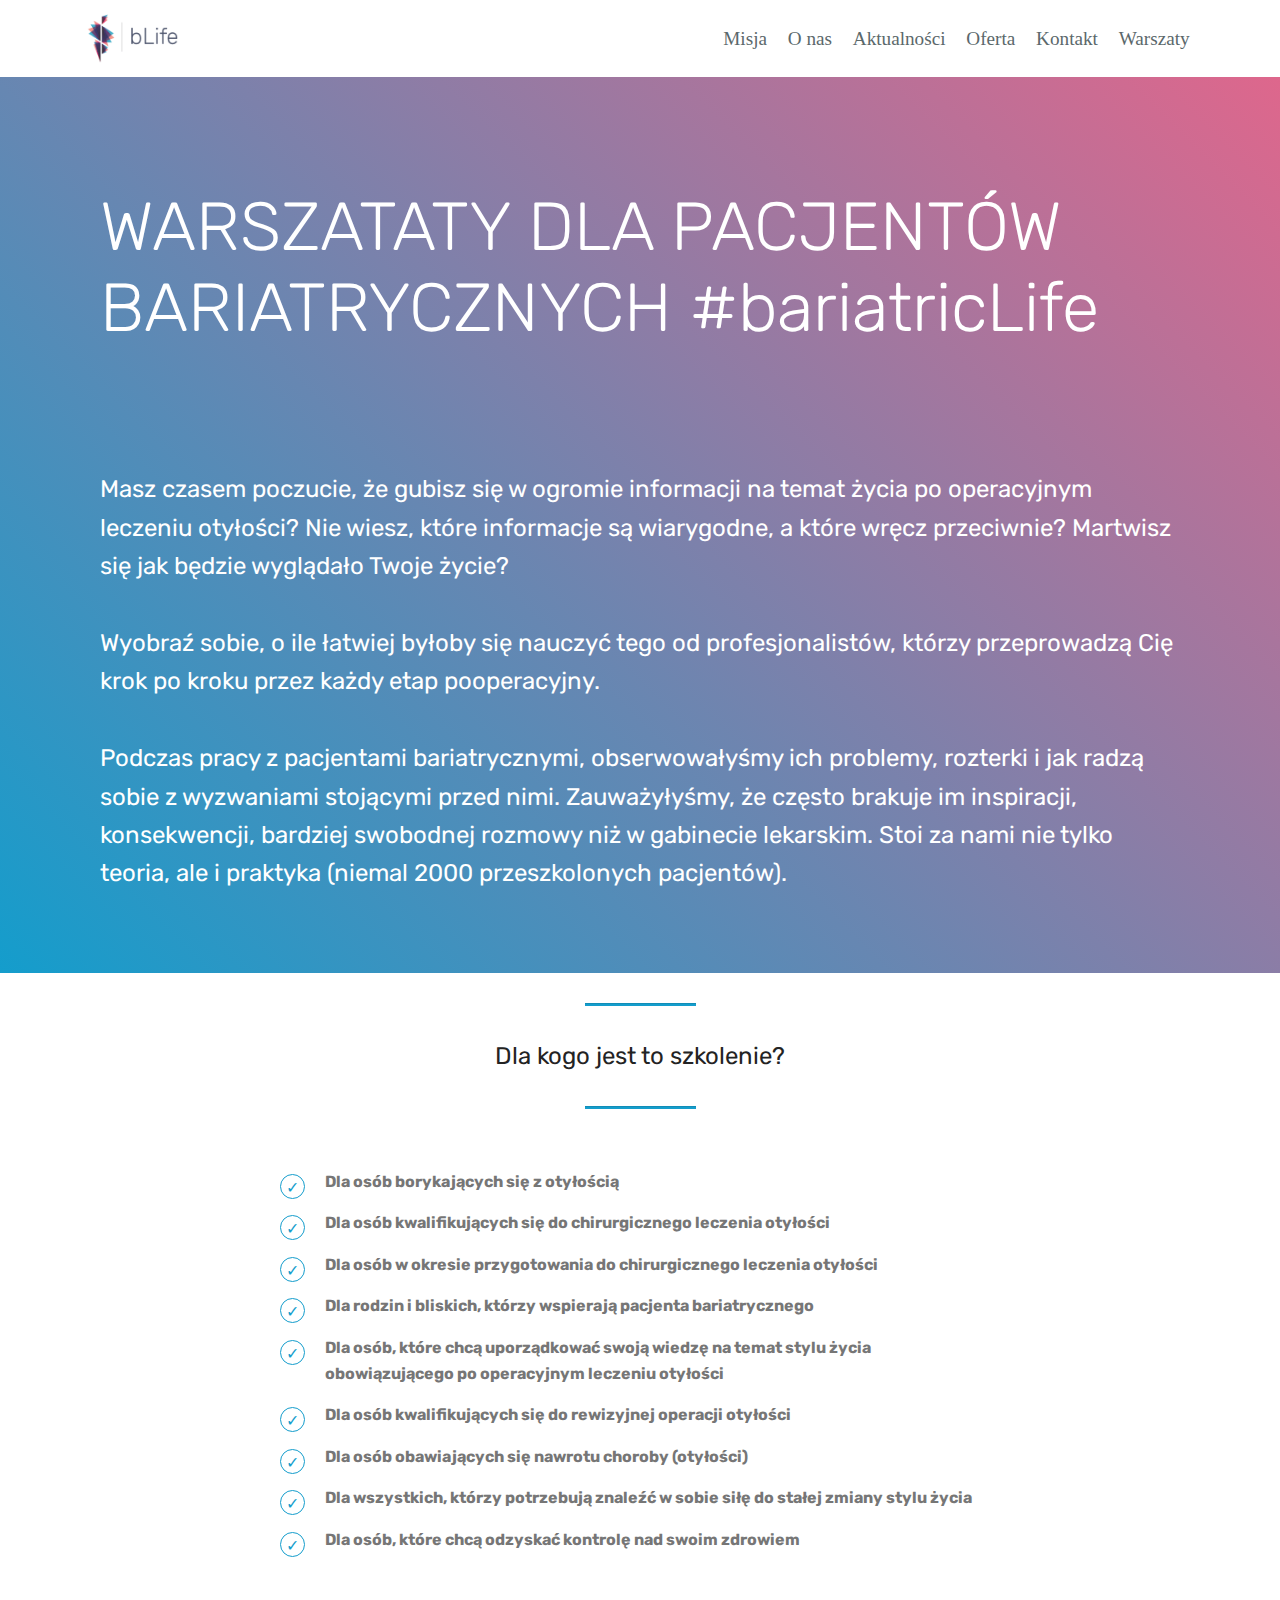
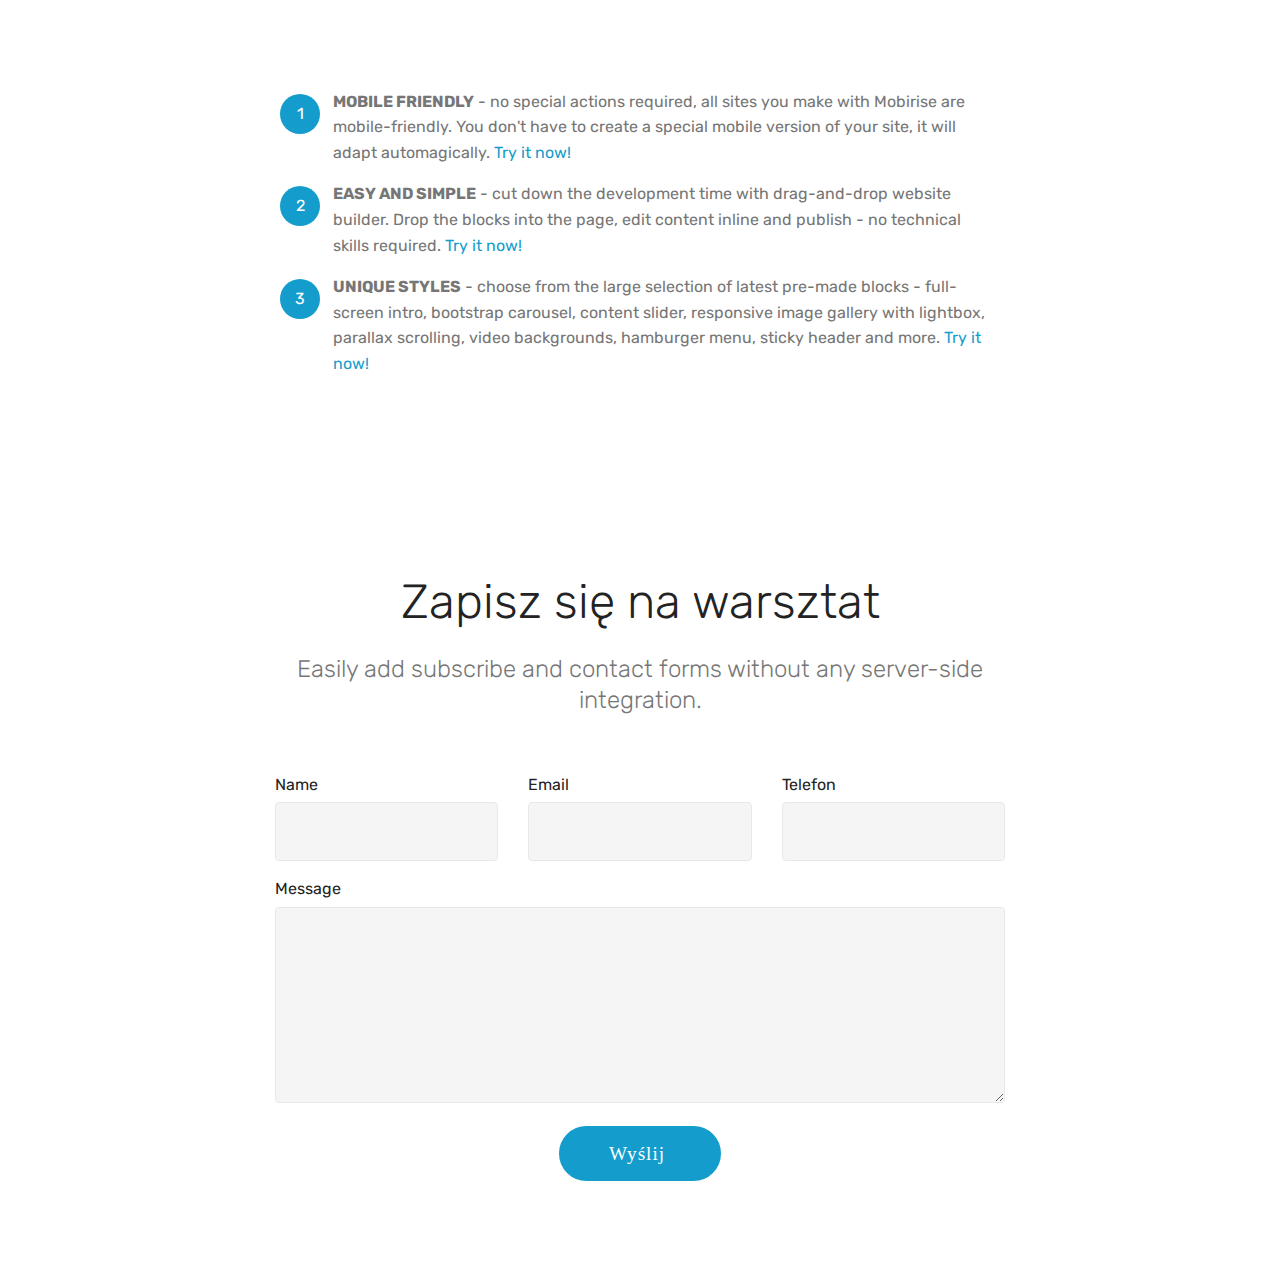
==== commit 5496777d: "create github pages" ====
--- a/page1.html
+++ b/page1.html
@@ -63,7 +63,7 @@
     </nav>
 </section>
 
-<section class="engine"><a href="https://mobiri.se/f">easy website creator</a></section><section class="header11 cid-qSksNwOBky mbr-fullscreen" id="header11-1a">
+<section class="engine"><a href="https://mobiri.se/q">responsive site templates</a></section><section class="header11 cid-qSksNwOBky mbr-fullscreen" id="header11-1a">
 
     <!-- Block parameters controls (Blue "Gear" panel) -->
     
@@ -161,7 +161,7 @@
                         Thanks for filling out the form!
                     </div>
             
-                    <form class="mbr-form" action="https://mobirise.com/" method="post" data-form-title="Mobirise Form"><input type="hidden" name="email" data-form-email="true" value="dx3kBJbik1m/cOJuFu8P7gvJ+iGrdxYBagF60qKdSZaHl9XiIdwR0+RPRYLm54Gre4vizcf/+tmEkjoE/ZMOynRiGK/aSe+gZih16odH47UbQnLr5qhpLDKbHJYaXNnd" data-form-field="Email">
+                    <form class="mbr-form" action="https://mobirise.com/" method="post" data-form-title="Mobirise Form"><input type="hidden" name="email" data-form-email="true" value="f/rBmcEX1CEpr2T8vBRShkqrEcXgkvxwAwfysHls9IyAoEq0ybJ9u4EL0E9Y9gPRfuLn/VItMUOEeyAAlzfrNS8ih8l/Kc8IZyqmDM88mEFDp6LyKSGheNSlLFPpEhrx" data-form-field="Email">
                         <div class="row row-sm-offset">
                             <div class="col-md-4 multi-horizontal" data-for="name">
                                 <div class="form-group">
--- a/assets/mobirise/css/mbr-additional.css
+++ b/assets/mobirise/css/mbr-additional.css
@@ -1,5 +1,4 @@
 @import url(https://fonts.googleapis.com/css?family=Rubik:300,300i,400,400i,500,500i,700,700i,900,900i);
-
 
 
 
@@ -34,7 +33,7 @@
   font-size: 4.8rem;
 }
 .display-4 {
-  font-family: 'Rubik', sans-serif;
+  font-family: undefined;
   font-size: 1.2rem;
 }
 .display-4 > .mbr-iconfont {
@@ -2095,7 +2094,17 @@
 .cid-qMGD9cd77c {
   padding-top: 90px;
   padding-bottom: 45px;
-  background-image: url("../../../assets/images/mbr-1620x1080.jpg");
+  background-image: url("../../../assets/images/mbr-1-1620x1080.jpg");
+}
+.cid-qMGD9cd77c H2 {
+  color: #efefef;
+}
+.cid-qMGD9cd77c H3 {
+  color: #232323;
+  text-align: center;
+}
+.cid-qMGD9cd77c B {
+  color: #efefef;
 }
 .cid-qMGudScsGZ {
   padding-top: 90px;
@@ -2208,6 +2217,7 @@
 }
 .cid-qMGudScsGZ .mbr-timeline-text {
   text-align: right;
+  color: #149dcc;
 }
 .cid-qMGudScsGZ .mbr-timeline-date {
   text-align: left;
@@ -2251,6 +2261,10 @@
 .cid-qMGuoG91HP .card-wrapper:hover {
   box-shadow: 0px 0px 30px 0px rgba(0, 0, 0, 0.05);
   transition: box-shadow 0.3s;
+}
+.cid-qMGuoG91HP .mbr-text P {
+  text-align: left;
+  color: #232323;
 }
 .cid-qMGAe0VBJx {
   padding-top: 90px;
@@ -4029,6 +4043,15 @@
 .cid-qSkJSeeXvx .mbr-text {
   text-align: left;
 }
+.cid-r1OMC14mY2 {
+  padding-top: 60px;
+  padding-bottom: 60px;
+  background-color: #ffffff;
+}
+.cid-r1OMC14mY2 .mbr-text,
+.cid-r1OMC14mY2 blockquote {
+  color: #767676;
+}
 .cid-qSkJSf4xIT {
   padding-top: 120px;
   padding-bottom: 90px;
@@ -4574,6 +4597,15 @@
 .cid-qWFVamRYzM .mbr-text {
   text-align: left;
 }
+.cid-r1OPWs7gyr {
+  padding-top: 60px;
+  padding-bottom: 60px;
+  background-color: #ffffff;
+}
+.cid-r1OPWs7gyr .mbr-text,
+.cid-r1OPWs7gyr blockquote {
+  color: #767676;
+}
 .cid-qWFVanjS9u {
   padding-top: 120px;
   padding-bottom: 90px;
@@ -5443,6 +5475,33 @@
 .cid-qY5DmsjJXZ .content-row {
   flex-direction: row-reverse;
 }
+.cid-r1P1pjQpJS {
+  padding-top: 90px;
+  padding-bottom: 90px;
+  background-color: #ffffff;
+}
+.cid-r1P1pjQpJS .title {
+  margin-bottom: 2rem;
+}
+.cid-r1P1pjQpJS .mbr-section-subtitle {
+  color: #767676;
+}
+.cid-r1P1pjQpJS a:not([href]):not([tabindex]) {
+  color: #fff;
+  border-radius: 3px;
+}
+.cid-r1P1pjQpJS a.btn-white:not([href]):not([tabindex]) {
+  color: #333;
+}
+.cid-r1P1pjQpJS .multi-horizontal {
+  flex-grow: 1;
+  -webkit-flex-grow: 1;
+  max-width: 100%;
+}
+.cid-r1P1pjQpJS .input-group-btn {
+  display: block;
+  text-align: center;
+}
 .cid-qMGt1r6FZV .navbar {
   background: #ffffff;
   transition: none;
@@ -6685,6 +6744,23 @@
     width: 100% !important;
   }
 }
+.cid-r1OSNBHIvo {
+  padding-top: 0px;
+  padding-bottom: 0px;
+  background-color: #f3f4f6;
+}
+.cid-r1OSNBHIvo .testimonial-text {
+  font-style: italic;
+  color: #676767;
+  font-weight: 300;
+}
+.cid-r1OSNBHIvo .mbr-author-name {
+  font-weight: bold;
+  color: #232;
+}
+.cid-r1OSNBHIvo .mbr-author-desc {
+  color: #232;
+}
 .cid-qMGt1r6FZV .navbar {
   background: #ffffff;
   transition: none;
@@ -7092,3 +7168,871 @@
 .cid-r1baOm85rk blockquote {
   color: #767676;
 }
+.cid-qMGt1r6FZV .navbar {
+  background: #ffffff;
+  transition: none;
+  min-height: 77px;
+  padding: .5rem 0;
+}
+.cid-qMGt1r6FZV .navbar-dropdown.bg-color.transparent.opened {
+  background: #ffffff;
+}
+.cid-qMGt1r6FZV a {
+  font-style: normal;
+}
+.cid-qMGt1r6FZV .nav-item span {
+  padding-right: 0.4em;
+  line-height: 0.5em;
+  vertical-align: text-bottom;
+  position: relative;
+  text-decoration: none;
+}
+.cid-qMGt1r6FZV .nav-item a {
+  display: flex;
+  align-items: center;
+  justify-content: center;
+  padding: 0.7rem 0 !important;
+  margin: 0rem .65rem !important;
+}
+.cid-qMGt1r6FZV .nav-item:focus,
+.cid-qMGt1r6FZV .nav-link:focus {
+  outline: none;
+}
+.cid-qMGt1r6FZV .btn {
+  padding: 0.4rem 1.5rem;
+  display: inline-flex;
+  align-items: center;
+}
+.cid-qMGt1r6FZV .btn .mbr-iconfont {
+  font-size: 1.6rem;
+}
+.cid-qMGt1r6FZV .menu-logo {
+  margin-right: auto;
+}
+.cid-qMGt1r6FZV .menu-logo .navbar-brand {
+  display: flex;
+  margin-left: 5rem;
+  padding: 0;
+  transition: padding .2s;
+  min-height: 3.8rem;
+  align-items: center;
+}
+.cid-qMGt1r6FZV .menu-logo .navbar-brand .navbar-caption-wrap {
+  display: flex;
+  -webkit-align-items: center;
+  align-items: center;
+  word-break: break-word;
+  min-width: 7rem;
+  margin: .3rem 0;
+}
+.cid-qMGt1r6FZV .menu-logo .navbar-brand .navbar-caption-wrap .navbar-caption {
+  line-height: 1.2rem !important;
+  padding-right: 2rem;
+}
+.cid-qMGt1r6FZV .menu-logo .navbar-brand .navbar-logo {
+  font-size: 4rem;
+  transition: font-size 0.25s;
+}
+.cid-qMGt1r6FZV .menu-logo .navbar-brand .navbar-logo img {
+  display: flex;
+}
+.cid-qMGt1r6FZV .menu-logo .navbar-brand .navbar-logo .mbr-iconfont {
+  transition: font-size 0.25s;
+}
+.cid-qMGt1r6FZV .navbar-toggleable-sm .navbar-collapse {
+  justify-content: flex-end;
+  -webkit-justify-content: flex-end;
+  padding-right: 5rem;
+  width: auto;
+}
+.cid-qMGt1r6FZV .navbar-toggleable-sm .navbar-collapse .navbar-nav {
+  flex-wrap: wrap;
+  -webkit-flex-wrap: wrap;
+  padding-left: 0;
+}
+.cid-qMGt1r6FZV .navbar-toggleable-sm .navbar-collapse .navbar-nav .nav-item {
+  -webkit-align-self: center;
+  align-self: center;
+}
+.cid-qMGt1r6FZV .navbar-toggleable-sm .navbar-collapse .navbar-buttons {
+  padding-left: 0;
+  padding-bottom: 0;
+}
+.cid-qMGt1r6FZV .dropdown .dropdown-menu {
+  background: #ffffff;
+  display: none;
+  position: absolute;
+  min-width: 5rem;
+  padding-top: 1.4rem;
+  padding-bottom: 1.4rem;
+  text-align: left;
+}
+.cid-qMGt1r6FZV .dropdown .dropdown-menu .dropdown-item {
+  width: auto;
+  padding: 0.235em 1.5385em 0.235em 1.5385em !important;
+}
+.cid-qMGt1r6FZV .dropdown .dropdown-menu .dropdown-item::after {
+  right: 0.5rem;
+}
+.cid-qMGt1r6FZV .dropdown .dropdown-menu .dropdown-submenu {
+  margin: 0;
+}
+.cid-qMGt1r6FZV .dropdown.open > .dropdown-menu {
+  display: block;
+}
+.cid-qMGt1r6FZV .navbar-toggleable-sm.opened:after {
+  position: absolute;
+  width: 100vw;
+  height: 100vh;
+  content: '';
+  background-color: rgba(0, 0, 0, 0.1);
+  left: 0;
+  bottom: 0;
+  transform: translateY(100%);
+  -webkit-transform: translateY(100%);
+  z-index: 1000;
+}
+.cid-qMGt1r6FZV .navbar.navbar-short {
+  min-height: 60px;
+  transition: all .2s;
+}
+.cid-qMGt1r6FZV .navbar.navbar-short .navbar-toggler-right {
+  top: 20px;
+}
+.cid-qMGt1r6FZV .navbar.navbar-short .navbar-logo a {
+  font-size: 2.5rem !important;
+  line-height: 2.5rem;
+  transition: font-size 0.25s;
+}
+.cid-qMGt1r6FZV .navbar.navbar-short .navbar-logo a .mbr-iconfont {
+  font-size: 2.5rem !important;
+}
+.cid-qMGt1r6FZV .navbar.navbar-short .navbar-logo a img {
+  height: 3rem !important;
+}
+.cid-qMGt1r6FZV .navbar.navbar-short .navbar-brand {
+  min-height: 3rem;
+}
+.cid-qMGt1r6FZV button.navbar-toggler {
+  width: 31px;
+  height: 18px;
+  cursor: pointer;
+  transition: all .2s;
+  top: 1.5rem;
+  right: 1rem;
+}
+.cid-qMGt1r6FZV button.navbar-toggler:focus {
+  outline: none;
+}
+.cid-qMGt1r6FZV button.navbar-toggler .hamburger span {
+  position: absolute;
+  right: 0;
+  width: 30px;
+  height: 2px;
+  border-right: 5px;
+  background-color: #232323;
+}
+.cid-qMGt1r6FZV button.navbar-toggler .hamburger span:nth-child(1) {
+  top: 0;
+  transition: all .2s;
+}
+.cid-qMGt1r6FZV button.navbar-toggler .hamburger span:nth-child(2) {
+  top: 8px;
+  transition: all .15s;
+}
+.cid-qMGt1r6FZV button.navbar-toggler .hamburger span:nth-child(3) {
+  top: 8px;
+  transition: all .15s;
+}
+.cid-qMGt1r6FZV button.navbar-toggler .hamburger span:nth-child(4) {
+  top: 16px;
+  transition: all .2s;
+}
+.cid-qMGt1r6FZV nav.opened .hamburger span:nth-child(1) {
+  top: 8px;
+  width: 0;
+  opacity: 0;
+  right: 50%;
+  transition: all .2s;
+}
+.cid-qMGt1r6FZV nav.opened .hamburger span:nth-child(2) {
+  -webkit-transform: rotate(45deg);
+  transform: rotate(45deg);
+  transition: all .25s;
+}
+.cid-qMGt1r6FZV nav.opened .hamburger span:nth-child(3) {
+  -webkit-transform: rotate(-45deg);
+  transform: rotate(-45deg);
+  transition: all .25s;
+}
+.cid-qMGt1r6FZV nav.opened .hamburger span:nth-child(4) {
+  top: 8px;
+  width: 0;
+  opacity: 0;
+  right: 50%;
+  transition: all .2s;
+}
+.cid-qMGt1r6FZV .collapsed.navbar-expand {
+  flex-direction: column;
+}
+.cid-qMGt1r6FZV .collapsed .btn {
+  display: flex;
+}
+.cid-qMGt1r6FZV .collapsed .navbar-collapse {
+  display: none !important;
+  padding-right: 0 !important;
+}
+.cid-qMGt1r6FZV .collapsed .navbar-collapse.collapsing,
+.cid-qMGt1r6FZV .collapsed .navbar-collapse.show {
+  display: block !important;
+}
+.cid-qMGt1r6FZV .collapsed .navbar-collapse.collapsing .navbar-nav,
+.cid-qMGt1r6FZV .collapsed .navbar-collapse.show .navbar-nav {
+  display: block;
+  text-align: center;
+}
+.cid-qMGt1r6FZV .collapsed .navbar-collapse.collapsing .navbar-nav .nav-item,
+.cid-qMGt1r6FZV .collapsed .navbar-collapse.show .navbar-nav .nav-item {
+  clear: both;
+}
+.cid-qMGt1r6FZV .collapsed .navbar-collapse.collapsing .navbar-nav .nav-item:last-child,
+.cid-qMGt1r6FZV .collapsed .navbar-collapse.show .navbar-nav .nav-item:last-child {
+  margin-bottom: 1rem;
+}
+.cid-qMGt1r6FZV .collapsed .navbar-collapse.collapsing .navbar-buttons,
+.cid-qMGt1r6FZV .collapsed .navbar-collapse.show .navbar-buttons {
+  text-align: center;
+}
+.cid-qMGt1r6FZV .collapsed .navbar-collapse.collapsing .navbar-buttons:last-child,
+.cid-qMGt1r6FZV .collapsed .navbar-collapse.show .navbar-buttons:last-child {
+  margin-bottom: 1rem;
+}
+.cid-qMGt1r6FZV .collapsed button.navbar-toggler {
+  display: block;
+}
+.cid-qMGt1r6FZV .collapsed .navbar-brand {
+  margin-left: 1rem !important;
+}
+.cid-qMGt1r6FZV .collapsed .navbar-toggleable-sm {
+  flex-direction: column;
+  -webkit-flex-direction: column;
+}
+.cid-qMGt1r6FZV .collapsed .dropdown .dropdown-menu {
+  width: 100%;
+  text-align: center;
+  position: relative;
+  opacity: 0;
+  display: block;
+  height: 0;
+  visibility: hidden;
+  padding: 0;
+  transition-duration: .5s;
+  transition-property: opacity,padding,height;
+}
+.cid-qMGt1r6FZV .collapsed .dropdown.open > .dropdown-menu {
+  position: relative;
+  opacity: 1;
+  height: auto;
+  padding: 1.4rem 0;
+  visibility: visible;
+}
+.cid-qMGt1r6FZV .collapsed .dropdown .dropdown-submenu {
+  left: 0;
+  text-align: center;
+  width: 100%;
+}
+.cid-qMGt1r6FZV .collapsed .dropdown .dropdown-toggle[data-toggle="dropdown-submenu"]::after {
+  margin-top: 0;
+  position: inherit;
+  right: 0;
+  top: 50%;
+  display: inline-block;
+  width: 0;
+  height: 0;
+  margin-left: .3em;
+  vertical-align: middle;
+  content: "";
+  border-top: .30em solid;
+  border-right: .30em solid transparent;
+  border-left: .30em solid transparent;
+}
+@media (max-width: 991px) {
+  .cid-qMGt1r6FZV.navbar-expand {
+    flex-direction: column;
+  }
+  .cid-qMGt1r6FZV img {
+    height: 3.8rem !important;
+  }
+  .cid-qMGt1r6FZV .btn {
+    display: flex;
+  }
+  .cid-qMGt1r6FZV button.navbar-toggler {
+    display: block;
+  }
+  .cid-qMGt1r6FZV .navbar-brand {
+    margin-left: 1rem !important;
+  }
+  .cid-qMGt1r6FZV .navbar-toggleable-sm {
+    flex-direction: column;
+    -webkit-flex-direction: column;
+  }
+  .cid-qMGt1r6FZV .navbar-collapse {
+    display: none !important;
+    padding-right: 0 !important;
+  }
+  .cid-qMGt1r6FZV .navbar-collapse.collapsing,
+  .cid-qMGt1r6FZV .navbar-collapse.show {
+    display: block !important;
+  }
+  .cid-qMGt1r6FZV .navbar-collapse.collapsing .navbar-nav,
+  .cid-qMGt1r6FZV .navbar-collapse.show .navbar-nav {
+    display: block;
+    text-align: center;
+  }
+  .cid-qMGt1r6FZV .navbar-collapse.collapsing .navbar-nav .nav-item,
+  .cid-qMGt1r6FZV .navbar-collapse.show .navbar-nav .nav-item {
+    clear: both;
+  }
+  .cid-qMGt1r6FZV .navbar-collapse.collapsing .navbar-nav .nav-item:last-child,
+  .cid-qMGt1r6FZV .navbar-collapse.show .navbar-nav .nav-item:last-child {
+    margin-bottom: 1rem;
+  }
+  .cid-qMGt1r6FZV .navbar-collapse.collapsing .navbar-buttons,
+  .cid-qMGt1r6FZV .navbar-collapse.show .navbar-buttons {
+    text-align: center;
+  }
+  .cid-qMGt1r6FZV .navbar-collapse.collapsing .navbar-buttons:last-child,
+  .cid-qMGt1r6FZV .navbar-collapse.show .navbar-buttons:last-child {
+    margin-bottom: 1rem;
+  }
+  .cid-qMGt1r6FZV .dropdown .dropdown-menu {
+    width: 100%;
+    text-align: center;
+    position: relative;
+    opacity: 0;
+    display: block;
+    height: 0;
+    visibility: hidden;
+    padding: 0;
+    transition-duration: .5s;
+    transition-property: opacity,padding,height;
+  }
+  .cid-qMGt1r6FZV .dropdown.open > .dropdown-menu {
+    position: relative;
+    opacity: 1;
+    height: auto;
+    padding: 1.4rem 0;
+    visibility: visible;
+  }
+  .cid-qMGt1r6FZV .dropdown .dropdown-submenu {
+    left: 0;
+    text-align: center;
+    width: 100%;
+  }
+  .cid-qMGt1r6FZV .dropdown .dropdown-toggle[data-toggle="dropdown-submenu"]::after {
+    margin-top: 0;
+    position: inherit;
+    right: 0;
+    top: 50%;
+    display: inline-block;
+    width: 0;
+    height: 0;
+    margin-left: .3em;
+    vertical-align: middle;
+    content: "";
+    border-top: .30em solid;
+    border-right: .30em solid transparent;
+    border-left: .30em solid transparent;
+  }
+}
+@media (min-width: 767px) {
+  .cid-qMGt1r6FZV .menu-logo {
+    flex-shrink: 0;
+  }
+}
+.cid-qMGt1r6FZV .navbar-collapse {
+  flex-basis: auto;
+}
+.cid-qMGt1r6FZV .nav-link:hover,
+.cid-qMGt1r6FZV .dropdown-item:hover {
+  color: #0f7699 !important;
+}
+.cid-r1P2gK3sck {
+  padding-top: 60px;
+  padding-bottom: 60px;
+  background-color: #ffffff;
+}
+@media (min-width: 992px) {
+  .cid-r1P2gK3sck .mbr-figure {
+    padding-right: 4rem;
+  }
+}
+@media (max-width: 992px) {
+  .cid-r1P2gK3sck .mbr-figure {
+    padding-bottom: 1rem;
+  }
+}
+.cid-r1P2gK3sck .mbr-text {
+  color: #767676;
+}
+.cid-r1P2RhgqsQ {
+  padding-top: 90px;
+  padding-bottom: 90px;
+  background-color: #ffffff;
+}
+.cid-r1P2RhgqsQ .title {
+  margin-bottom: 2rem;
+}
+.cid-r1P2RhgqsQ .mbr-section-subtitle {
+  color: #767676;
+}
+.cid-r1P2RhgqsQ a:not([href]):not([tabindex]) {
+  color: #fff;
+  border-radius: 3px;
+}
+.cid-r1P2RhgqsQ a.btn-white:not([href]):not([tabindex]) {
+  color: #333;
+}
+.cid-r1P2RhgqsQ .multi-horizontal {
+  flex-grow: 1;
+  -webkit-flex-grow: 1;
+  max-width: 100%;
+}
+.cid-r1P2RhgqsQ .input-group-btn {
+  display: block;
+  text-align: center;
+}
+.cid-qMGt1r6FZV .navbar {
+  background: #ffffff;
+  transition: none;
+  min-height: 77px;
+  padding: .5rem 0;
+}
+.cid-qMGt1r6FZV .navbar-dropdown.bg-color.transparent.opened {
+  background: #ffffff;
+}
+.cid-qMGt1r6FZV a {
+  font-style: normal;
+}
+.cid-qMGt1r6FZV .nav-item span {
+  padding-right: 0.4em;
+  line-height: 0.5em;
+  vertical-align: text-bottom;
+  position: relative;
+  text-decoration: none;
+}
+.cid-qMGt1r6FZV .nav-item a {
+  display: flex;
+  align-items: center;
+  justify-content: center;
+  padding: 0.7rem 0 !important;
+  margin: 0rem .65rem !important;
+}
+.cid-qMGt1r6FZV .nav-item:focus,
+.cid-qMGt1r6FZV .nav-link:focus {
+  outline: none;
+}
+.cid-qMGt1r6FZV .btn {
+  padding: 0.4rem 1.5rem;
+  display: inline-flex;
+  align-items: center;
+}
+.cid-qMGt1r6FZV .btn .mbr-iconfont {
+  font-size: 1.6rem;
+}
+.cid-qMGt1r6FZV .menu-logo {
+  margin-right: auto;
+}
+.cid-qMGt1r6FZV .menu-logo .navbar-brand {
+  display: flex;
+  margin-left: 5rem;
+  padding: 0;
+  transition: padding .2s;
+  min-height: 3.8rem;
+  align-items: center;
+}
+.cid-qMGt1r6FZV .menu-logo .navbar-brand .navbar-caption-wrap {
+  display: flex;
+  -webkit-align-items: center;
+  align-items: center;
+  word-break: break-word;
+  min-width: 7rem;
+  margin: .3rem 0;
+}
+.cid-qMGt1r6FZV .menu-logo .navbar-brand .navbar-caption-wrap .navbar-caption {
+  line-height: 1.2rem !important;
+  padding-right: 2rem;
+}
+.cid-qMGt1r6FZV .menu-logo .navbar-brand .navbar-logo {
+  font-size: 4rem;
+  transition: font-size 0.25s;
+}
+.cid-qMGt1r6FZV .menu-logo .navbar-brand .navbar-logo img {
+  display: flex;
+}
+.cid-qMGt1r6FZV .menu-logo .navbar-brand .navbar-logo .mbr-iconfont {
+  transition: font-size 0.25s;
+}
+.cid-qMGt1r6FZV .navbar-toggleable-sm .navbar-collapse {
+  justify-content: flex-end;
+  -webkit-justify-content: flex-end;
+  padding-right: 5rem;
+  width: auto;
+}
+.cid-qMGt1r6FZV .navbar-toggleable-sm .navbar-collapse .navbar-nav {
+  flex-wrap: wrap;
+  -webkit-flex-wrap: wrap;
+  padding-left: 0;
+}
+.cid-qMGt1r6FZV .navbar-toggleable-sm .navbar-collapse .navbar-nav .nav-item {
+  -webkit-align-self: center;
+  align-self: center;
+}
+.cid-qMGt1r6FZV .navbar-toggleable-sm .navbar-collapse .navbar-buttons {
+  padding-left: 0;
+  padding-bottom: 0;
+}
+.cid-qMGt1r6FZV .dropdown .dropdown-menu {
+  background: #ffffff;
+  display: none;
+  position: absolute;
+  min-width: 5rem;
+  padding-top: 1.4rem;
+  padding-bottom: 1.4rem;
+  text-align: left;
+}
+.cid-qMGt1r6FZV .dropdown .dropdown-menu .dropdown-item {
+  width: auto;
+  padding: 0.235em 1.5385em 0.235em 1.5385em !important;
+}
+.cid-qMGt1r6FZV .dropdown .dropdown-menu .dropdown-item::after {
+  right: 0.5rem;
+}
+.cid-qMGt1r6FZV .dropdown .dropdown-menu .dropdown-submenu {
+  margin: 0;
+}
+.cid-qMGt1r6FZV .dropdown.open > .dropdown-menu {
+  display: block;
+}
+.cid-qMGt1r6FZV .navbar-toggleable-sm.opened:after {
+  position: absolute;
+  width: 100vw;
+  height: 100vh;
+  content: '';
+  background-color: rgba(0, 0, 0, 0.1);
+  left: 0;
+  bottom: 0;
+  transform: translateY(100%);
+  -webkit-transform: translateY(100%);
+  z-index: 1000;
+}
+.cid-qMGt1r6FZV .navbar.navbar-short {
+  min-height: 60px;
+  transition: all .2s;
+}
+.cid-qMGt1r6FZV .navbar.navbar-short .navbar-toggler-right {
+  top: 20px;
+}
+.cid-qMGt1r6FZV .navbar.navbar-short .navbar-logo a {
+  font-size: 2.5rem !important;
+  line-height: 2.5rem;
+  transition: font-size 0.25s;
+}
+.cid-qMGt1r6FZV .navbar.navbar-short .navbar-logo a .mbr-iconfont {
+  font-size: 2.5rem !important;
+}
+.cid-qMGt1r6FZV .navbar.navbar-short .navbar-logo a img {
+  height: 3rem !important;
+}
+.cid-qMGt1r6FZV .navbar.navbar-short .navbar-brand {
+  min-height: 3rem;
+}
+.cid-qMGt1r6FZV button.navbar-toggler {
+  width: 31px;
+  height: 18px;
+  cursor: pointer;
+  transition: all .2s;
+  top: 1.5rem;
+  right: 1rem;
+}
+.cid-qMGt1r6FZV button.navbar-toggler:focus {
+  outline: none;
+}
+.cid-qMGt1r6FZV button.navbar-toggler .hamburger span {
+  position: absolute;
+  right: 0;
+  width: 30px;
+  height: 2px;
+  border-right: 5px;
+  background-color: #232323;
+}
+.cid-qMGt1r6FZV button.navbar-toggler .hamburger span:nth-child(1) {
+  top: 0;
+  transition: all .2s;
+}
+.cid-qMGt1r6FZV button.navbar-toggler .hamburger span:nth-child(2) {
+  top: 8px;
+  transition: all .15s;
+}
+.cid-qMGt1r6FZV button.navbar-toggler .hamburger span:nth-child(3) {
+  top: 8px;
+  transition: all .15s;
+}
+.cid-qMGt1r6FZV button.navbar-toggler .hamburger span:nth-child(4) {
+  top: 16px;
+  transition: all .2s;
+}
+.cid-qMGt1r6FZV nav.opened .hamburger span:nth-child(1) {
+  top: 8px;
+  width: 0;
+  opacity: 0;
+  right: 50%;
+  transition: all .2s;
+}
+.cid-qMGt1r6FZV nav.opened .hamburger span:nth-child(2) {
+  -webkit-transform: rotate(45deg);
+  transform: rotate(45deg);
+  transition: all .25s;
+}
+.cid-qMGt1r6FZV nav.opened .hamburger span:nth-child(3) {
+  -webkit-transform: rotate(-45deg);
+  transform: rotate(-45deg);
+  transition: all .25s;
+}
+.cid-qMGt1r6FZV nav.opened .hamburger span:nth-child(4) {
+  top: 8px;
+  width: 0;
+  opacity: 0;
+  right: 50%;
+  transition: all .2s;
+}
+.cid-qMGt1r6FZV .collapsed.navbar-expand {
+  flex-direction: column;
+}
+.cid-qMGt1r6FZV .collapsed .btn {
+  display: flex;
+}
+.cid-qMGt1r6FZV .collapsed .navbar-collapse {
+  display: none !important;
+  padding-right: 0 !important;
+}
+.cid-qMGt1r6FZV .collapsed .navbar-collapse.collapsing,
+.cid-qMGt1r6FZV .collapsed .navbar-collapse.show {
+  display: block !important;
+}
+.cid-qMGt1r6FZV .collapsed .navbar-collapse.collapsing .navbar-nav,
+.cid-qMGt1r6FZV .collapsed .navbar-collapse.show .navbar-nav {
+  display: block;
+  text-align: center;
+}
+.cid-qMGt1r6FZV .collapsed .navbar-collapse.collapsing .navbar-nav .nav-item,
+.cid-qMGt1r6FZV .collapsed .navbar-collapse.show .navbar-nav .nav-item {
+  clear: both;
+}
+.cid-qMGt1r6FZV .collapsed .navbar-collapse.collapsing .navbar-nav .nav-item:last-child,
+.cid-qMGt1r6FZV .collapsed .navbar-collapse.show .navbar-nav .nav-item:last-child {
+  margin-bottom: 1rem;
+}
+.cid-qMGt1r6FZV .collapsed .navbar-collapse.collapsing .navbar-buttons,
+.cid-qMGt1r6FZV .collapsed .navbar-collapse.show .navbar-buttons {
+  text-align: center;
+}
+.cid-qMGt1r6FZV .collapsed .navbar-collapse.collapsing .navbar-buttons:last-child,
+.cid-qMGt1r6FZV .collapsed .navbar-collapse.show .navbar-buttons:last-child {
+  margin-bottom: 1rem;
+}
+.cid-qMGt1r6FZV .collapsed button.navbar-toggler {
+  display: block;
+}
+.cid-qMGt1r6FZV .collapsed .navbar-brand {
+  margin-left: 1rem !important;
+}
+.cid-qMGt1r6FZV .collapsed .navbar-toggleable-sm {
+  flex-direction: column;
+  -webkit-flex-direction: column;
+}
+.cid-qMGt1r6FZV .collapsed .dropdown .dropdown-menu {
+  width: 100%;
+  text-align: center;
+  position: relative;
+  opacity: 0;
+  display: block;
+  height: 0;
+  visibility: hidden;
+  padding: 0;
+  transition-duration: .5s;
+  transition-property: opacity,padding,height;
+}
+.cid-qMGt1r6FZV .collapsed .dropdown.open > .dropdown-menu {
+  position: relative;
+  opacity: 1;
+  height: auto;
+  padding: 1.4rem 0;
+  visibility: visible;
+}
+.cid-qMGt1r6FZV .collapsed .dropdown .dropdown-submenu {
+  left: 0;
+  text-align: center;
+  width: 100%;
+}
+.cid-qMGt1r6FZV .collapsed .dropdown .dropdown-toggle[data-toggle="dropdown-submenu"]::after {
+  margin-top: 0;
+  position: inherit;
+  right: 0;
+  top: 50%;
+  display: inline-block;
+  width: 0;
+  height: 0;
+  margin-left: .3em;
+  vertical-align: middle;
+  content: "";
+  border-top: .30em solid;
+  border-right: .30em solid transparent;
+  border-left: .30em solid transparent;
+}
+@media (max-width: 991px) {
+  .cid-qMGt1r6FZV.navbar-expand {
+    flex-direction: column;
+  }
+  .cid-qMGt1r6FZV img {
+    height: 3.8rem !important;
+  }
+  .cid-qMGt1r6FZV .btn {
+    display: flex;
+  }
+  .cid-qMGt1r6FZV button.navbar-toggler {
+    display: block;
+  }
+  .cid-qMGt1r6FZV .navbar-brand {
+    margin-left: 1rem !important;
+  }
+  .cid-qMGt1r6FZV .navbar-toggleable-sm {
+    flex-direction: column;
+    -webkit-flex-direction: column;
+  }
+  .cid-qMGt1r6FZV .navbar-collapse {
+    display: none !important;
+    padding-right: 0 !important;
+  }
+  .cid-qMGt1r6FZV .navbar-collapse.collapsing,
+  .cid-qMGt1r6FZV .navbar-collapse.show {
+    display: block !important;
+  }
+  .cid-qMGt1r6FZV .navbar-collapse.collapsing .navbar-nav,
+  .cid-qMGt1r6FZV .navbar-collapse.show .navbar-nav {
+    display: block;
+    text-align: center;
+  }
+  .cid-qMGt1r6FZV .navbar-collapse.collapsing .navbar-nav .nav-item,
+  .cid-qMGt1r6FZV .navbar-collapse.show .navbar-nav .nav-item {
+    clear: both;
+  }
+  .cid-qMGt1r6FZV .navbar-collapse.collapsing .navbar-nav .nav-item:last-child,
+  .cid-qMGt1r6FZV .navbar-collapse.show .navbar-nav .nav-item:last-child {
+    margin-bottom: 1rem;
+  }
+  .cid-qMGt1r6FZV .navbar-collapse.collapsing .navbar-buttons,
+  .cid-qMGt1r6FZV .navbar-collapse.show .navbar-buttons {
+    text-align: center;
+  }
+  .cid-qMGt1r6FZV .navbar-collapse.collapsing .navbar-buttons:last-child,
+  .cid-qMGt1r6FZV .navbar-collapse.show .navbar-buttons:last-child {
+    margin-bottom: 1rem;
+  }
+  .cid-qMGt1r6FZV .dropdown .dropdown-menu {
+    width: 100%;
+    text-align: center;
+    position: relative;
+    opacity: 0;
+    display: block;
+    height: 0;
+    visibility: hidden;
+    padding: 0;
+    transition-duration: .5s;
+    transition-property: opacity,padding,height;
+  }
+  .cid-qMGt1r6FZV .dropdown.open > .dropdown-menu {
+    position: relative;
+    opacity: 1;
+    height: auto;
+    padding: 1.4rem 0;
+    visibility: visible;
+  }
+  .cid-qMGt1r6FZV .dropdown .dropdown-submenu {
+    left: 0;
+    text-align: center;
+    width: 100%;
+  }
+  .cid-qMGt1r6FZV .dropdown .dropdown-toggle[data-toggle="dropdown-submenu"]::after {
+    margin-top: 0;
+    position: inherit;
+    right: 0;
+    top: 50%;
+    display: inline-block;
+    width: 0;
+    height: 0;
+    margin-left: .3em;
+    vertical-align: middle;
+    content: "";
+    border-top: .30em solid;
+    border-right: .30em solid transparent;
+    border-left: .30em solid transparent;
+  }
+}
+@media (min-width: 767px) {
+  .cid-qMGt1r6FZV .menu-logo {
+    flex-shrink: 0;
+  }
+}
+.cid-qMGt1r6FZV .navbar-collapse {
+  flex-basis: auto;
+}
+.cid-qMGt1r6FZV .nav-link:hover,
+.cid-qMGt1r6FZV .dropdown-item:hover {
+  color: #0f7699 !important;
+}
+.cid-r1P3BLGS9h {
+  padding-top: 60px;
+  padding-bottom: 60px;
+  background-color: #ffffff;
+}
+@media (min-width: 992px) {
+  .cid-r1P3BLGS9h .mbr-figure {
+    padding-left: 4rem;
+  }
+}
+@media (max-width: 992px) {
+  .cid-r1P3BLGS9h .mbr-figure {
+    padding-top: 1rem;
+  }
+}
+.cid-r1P3BLGS9h .mbr-text {
+  color: #767676;
+}
+.cid-r1P3FyLfw8 {
+  padding-top: 90px;
+  padding-bottom: 90px;
+  background-color: #ffffff;
+}
+.cid-r1P3FyLfw8 .title {
+  margin-bottom: 2rem;
+}
+.cid-r1P3FyLfw8 .mbr-section-subtitle {
+  color: #767676;
+}
+.cid-r1P3FyLfw8 a:not([href]):not([tabindex]) {
+  color: #fff;
+  border-radius: 3px;
+}
+.cid-r1P3FyLfw8 a.btn-white:not([href]):not([tabindex]) {
+  color: #333;
+}
+.cid-r1P3FyLfw8 .multi-horizontal {
+  flex-grow: 1;
+  -webkit-flex-grow: 1;
+  max-width: 100%;
+}
+.cid-r1P3FyLfw8 .input-group-btn {
+  display: block;
+  text-align: center;
+}
